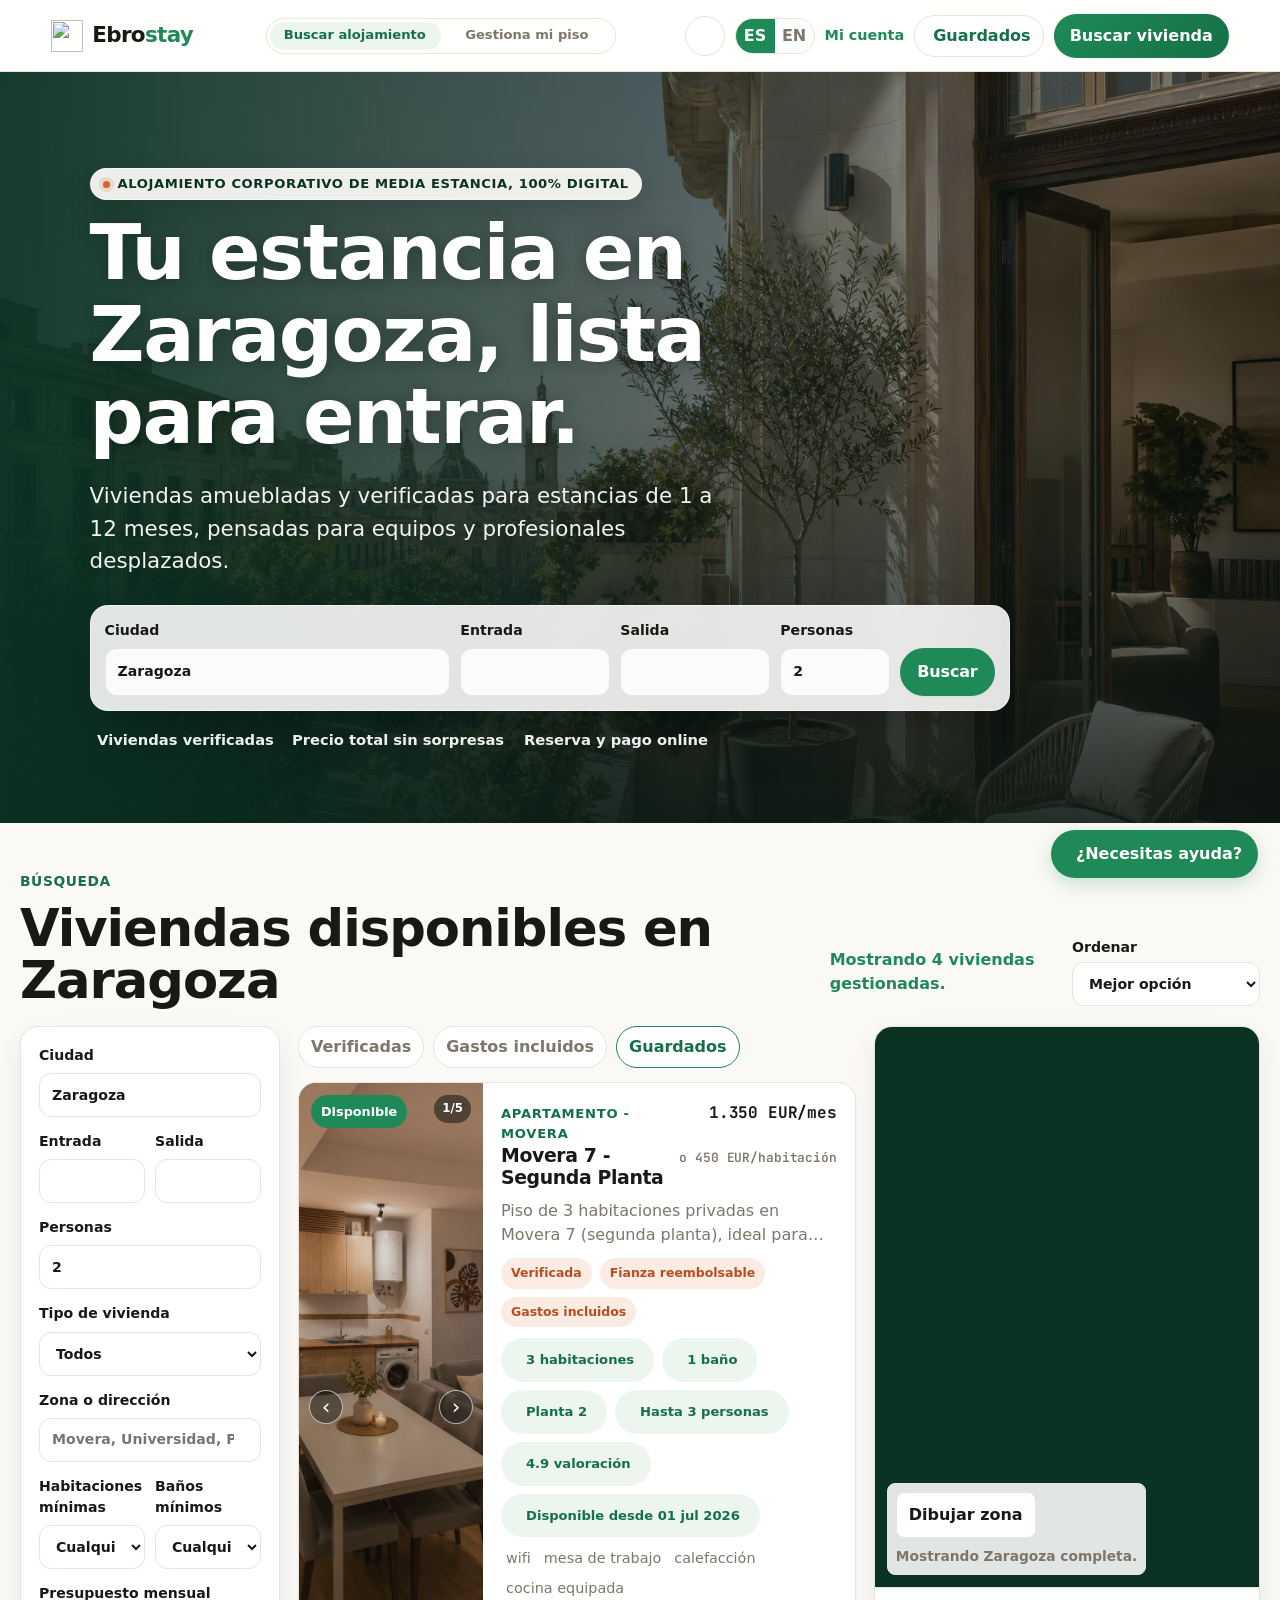
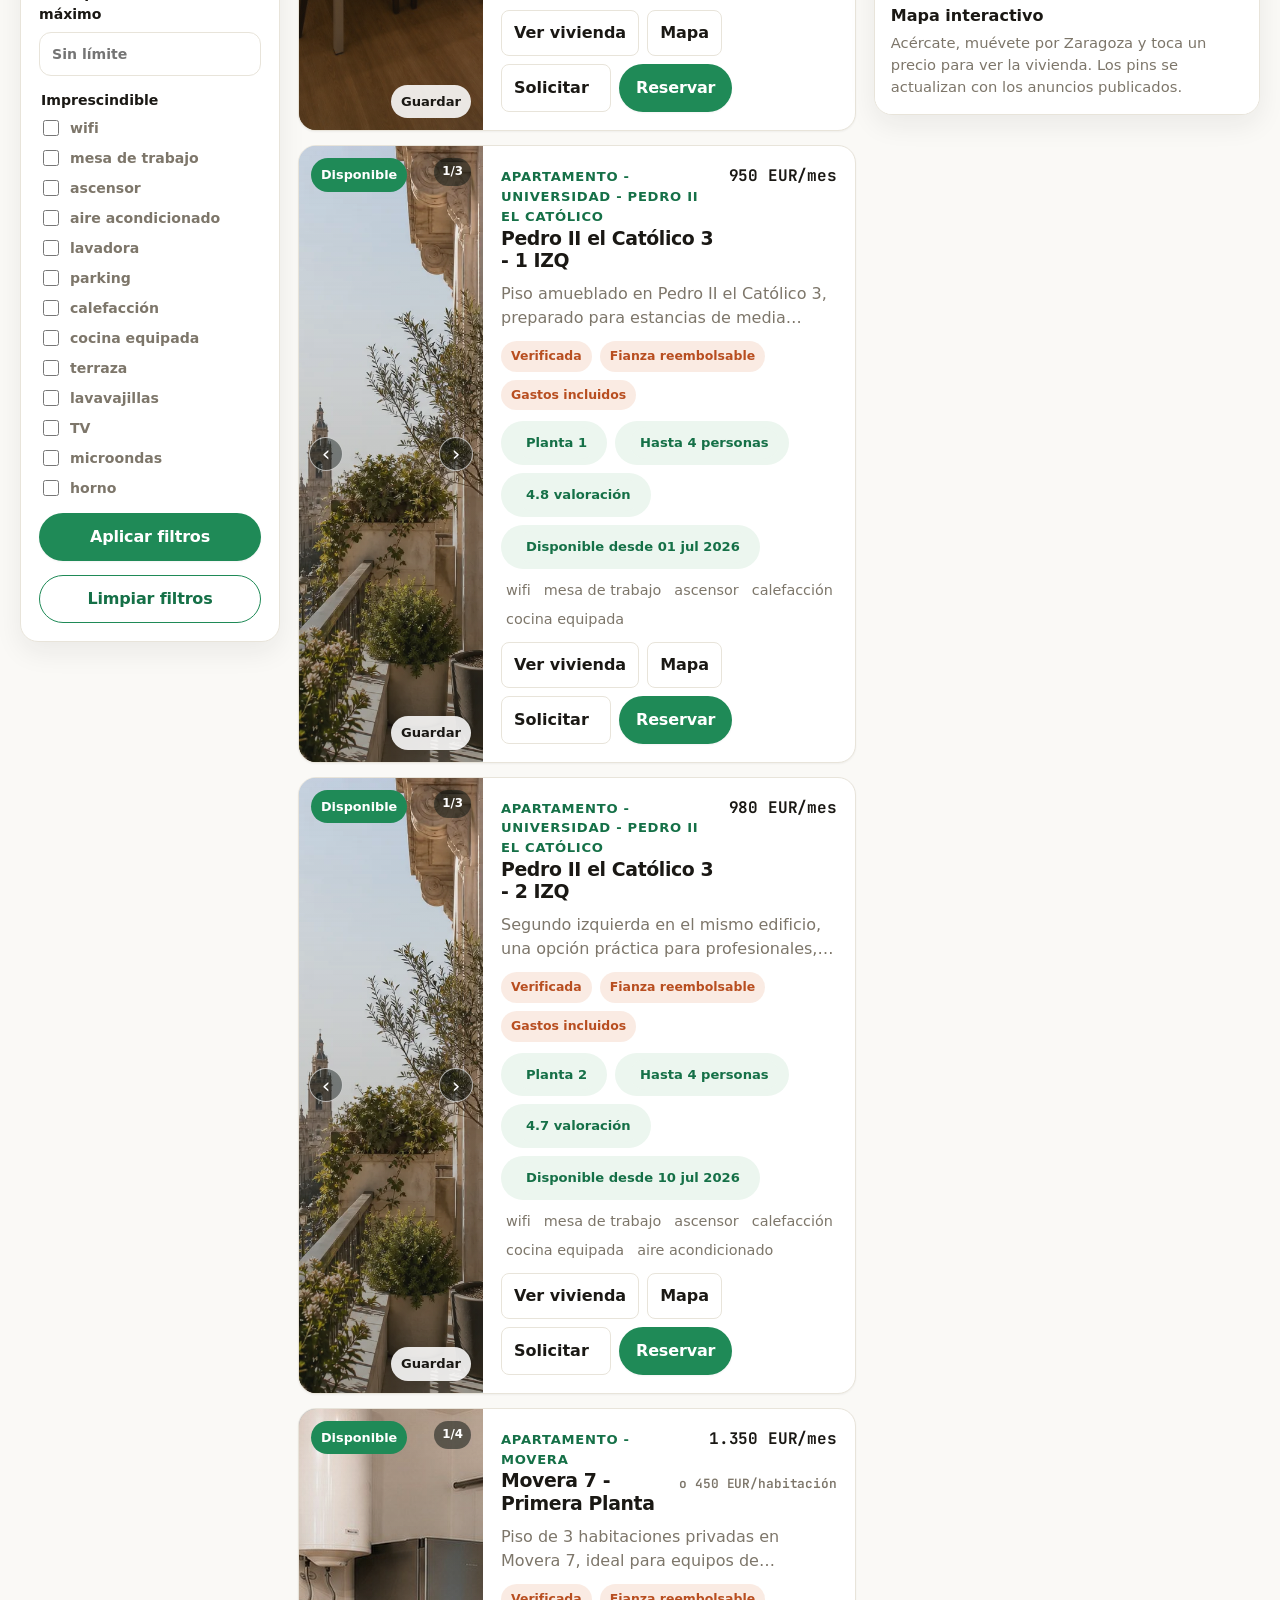
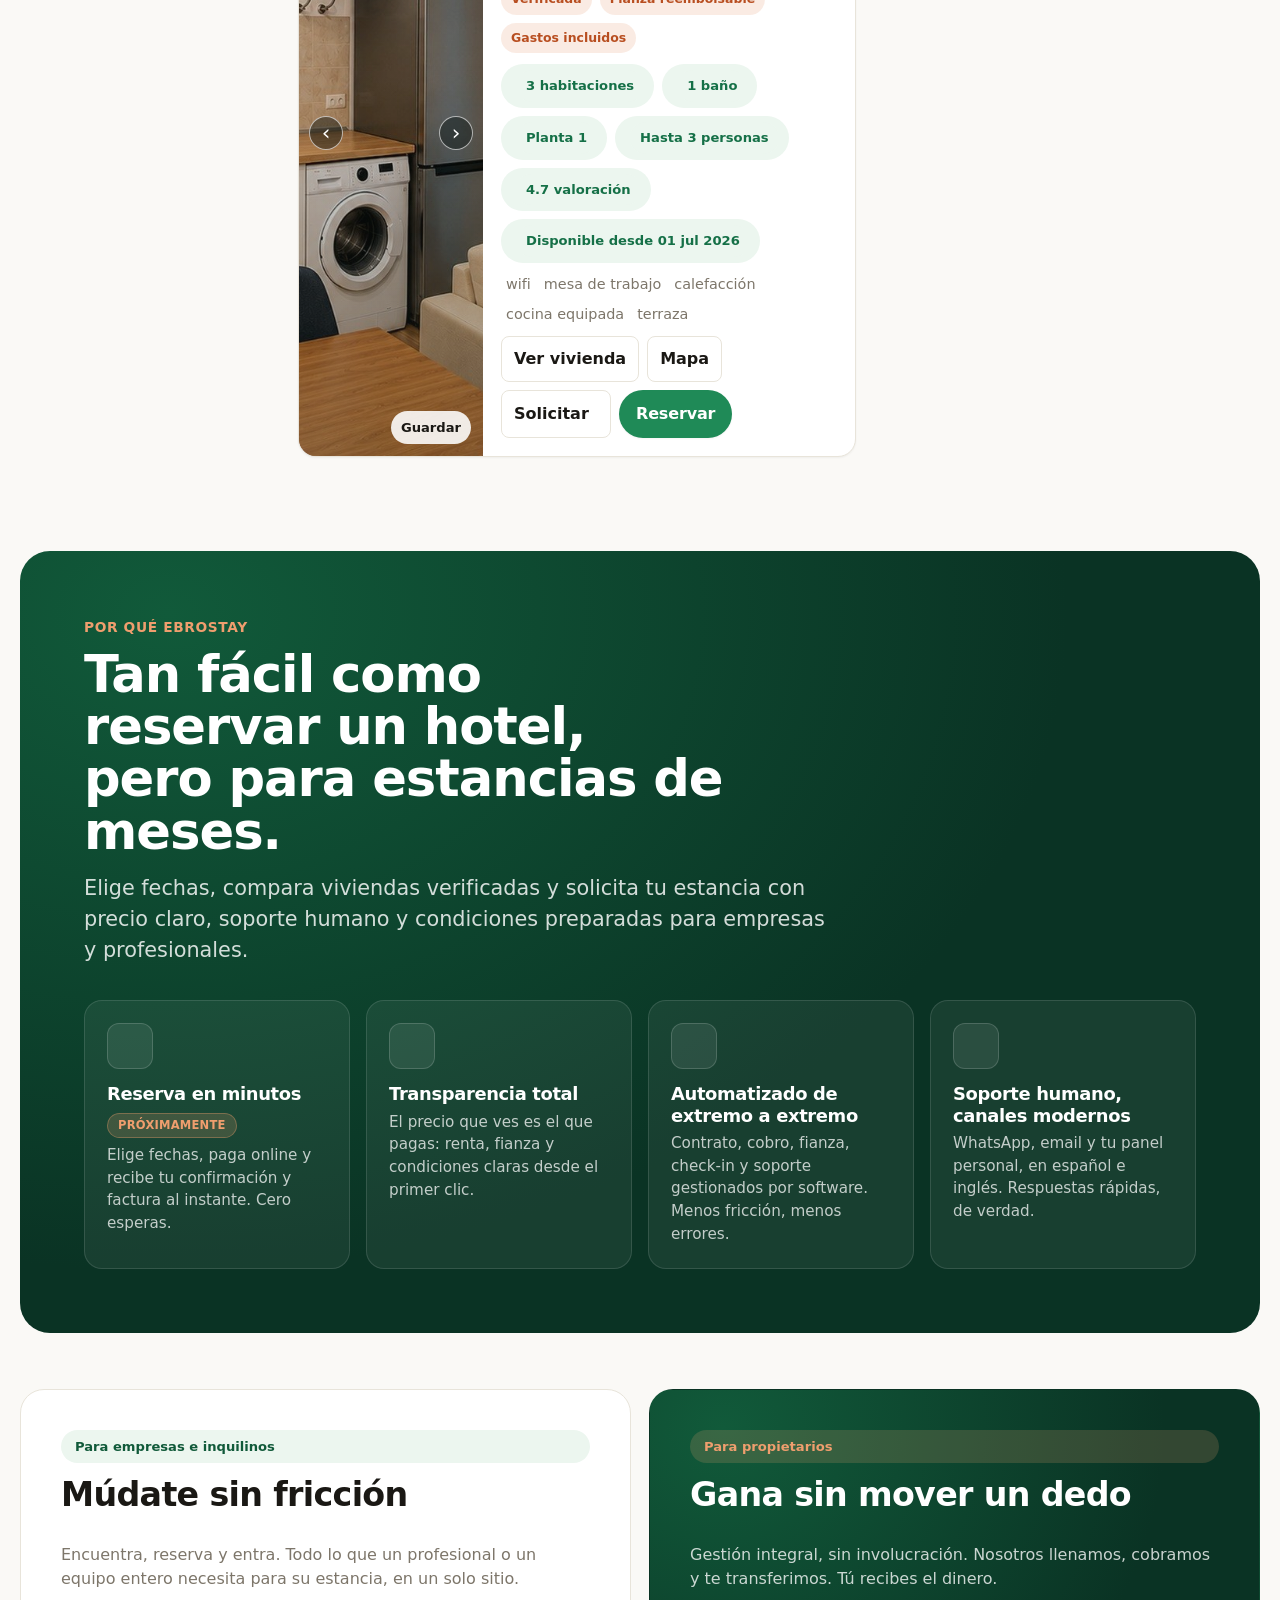
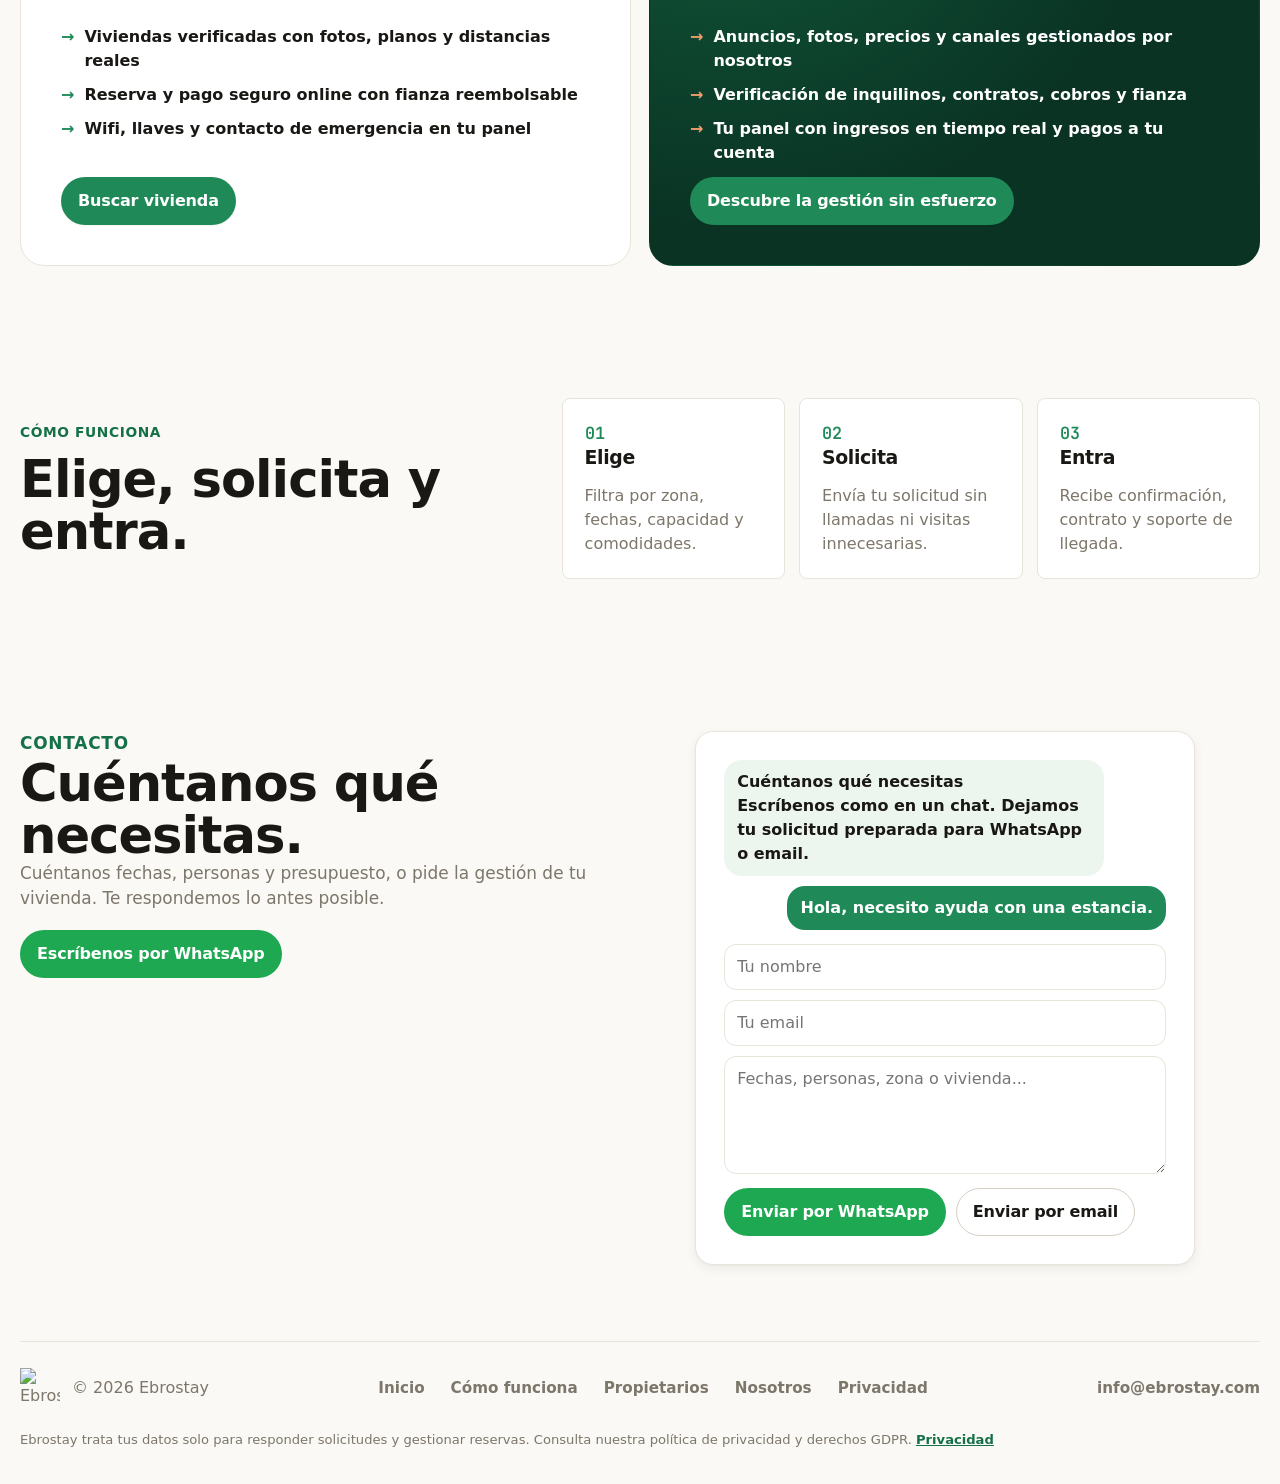
==== index.html @ bdf5e5ca "Apply homepage and property UX feedback" ====
<!doctype html>
<html lang="es">
  <head>
    <meta charset="utf-8">
    <meta name="viewport" content="width=device-width, initial-scale=1">
    <title data-i18n="meta.title">Ebrostay | Alquileres verificados en Zaragoza</title>
    <meta
      name="description"
      data-i18n-attr="content:meta.description"
      content="Busca viviendas amuebladas y gestionadas por Ebrostay en Zaragoza. Filtra por fechas, presupuesto, capacidad y tipo de propiedad."
    >
    <meta property="og:title" content="Ebrostay | Alquiler corporativo de media estancia en Zaragoza">
    <meta property="og:description" content="El puente entre empresas y propietarios: alquiler corporativo de media estancia en Zaragoza, 100% digital, y gestión integral para propietarios.">
    <meta property="og:type" content="website">
    <meta property="og:image" content="https://ebrostay.com/assets/ebrostay-og.jpg">
    <link rel="canonical" href="https://ebrostay.com/">
    <script type="application/ld+json">
    {
      "@context": "https://schema.org",
      "@type": "RealEstateAgent",
      "name": "Ebrostay",
      "url": "https://ebrostay.com/",
      "logo": "https://ebrostay.com/assets/ebrostay-icon-512.png",
      "image": "https://ebrostay.com/assets/ebrostay-og.jpg",
      "email": "info@ebrostay.com",
      "description": "Alquiler corporativo de media estancia (1-12 meses) en Zaragoza: viviendas amuebladas para empresas y profesionales, y gestión integral para propietarios. El puente entre ambos.",
      "address": {
        "@type": "PostalAddress",
        "addressLocality": "Zaragoza",
        "addressRegion": "Aragón",
        "addressCountry": "ES"
      },
      "areaServed": "Zaragoza",
      "priceRange": "€€"
    }
    </script>
    <link rel="icon" href="assets/favicon.svg" type="image/svg+xml">
    <link rel="apple-touch-icon" href="assets/ebrostay-icon-180.png">
    <link rel="manifest" href="site.webmanifest">
    <meta name="theme-color" content="#1f8a57">
    <link
      rel="stylesheet"
      href="https://unpkg.com/leaflet@1.9.4/dist/leaflet.css"
      integrity="sha256-p4NxAoJBhIIN+hmNHrzRCf9tD/miZyoHS5obTRR9BMY="
      crossorigin=""
    >
    <link rel="stylesheet" href="https://cdn.jsdelivr.net/npm/flatpickr@4.6.13/dist/flatpickr.min.css">
    <link rel="preconnect" href="https://fonts.googleapis.com">
    <link rel="preconnect" href="https://fonts.gstatic.com" crossorigin>
    <link href="https://fonts.googleapis.com/css2?family=Bricolage+Grotesque:opsz,wght@12..96,400..700&family=Hanken+Grotesque:wght@400;500;600;700&family=JetBrains+Mono:wght@400;500;600&display=swap" rel="stylesheet">
    <link rel="stylesheet" href="styles.css?v=owner-preview-2">
    <script defer src="https://cloud.umami.is/script.js" data-website-id="bbc35688-d574-4fed-af9b-a03f37ed9429"></script>
      <script>(function(){try{if(localStorage.getItem("ebrostay-theme")==="dark"){document.documentElement.setAttribute("data-theme","dark");}}catch(e){}})();</script>
  </head>
  <body>
    <header class="site-header">
      <a class="brand" href="#top" aria-label="Ebrostay home">
        <img class="brand-mark" src="assets/ebrostay-mark.svg" alt="" width="32" height="32"><span class="brand-wordmark">Ebro<span class="stay">stay</span></span>
      </a>
      <div class="header-actions">
        <div class="language-switch" aria-label="Language selector">
          <button class="language-option is-active" type="button" data-lang="es">ES</button>
          <button class="language-option" type="button" data-lang="en">EN</button>
        </div>
        <a class="admin-link" href="account.html" data-i18n="bookings.button">Mi cuenta</a>
        <a class="nav-cta" href="#search" data-i18n="nav.cta">Buscar vivienda</a>
      </div>
    </header>

    <main id="top">
      <section class="hero">
        <img class="hero-image" src="assets/ebrostay-zaragoza-hero.webp" alt="Apartamento amueblado en Zaragoza" data-i18n-attr="alt:hero.imageAlt">
        <div class="hero-overlay"></div>
        <div class="hero-content">
          <p class="eyebrow" data-i18n="hero.kicker">El alquiler de media estancia, 100% digital</p>
          <h1 data-i18n="hero.title">Tu estancia en Zaragoza, lista para entrar.</h1>
          <p class="hero-copy" data-i18n="hero.copy">
            Viviendas amuebladas y verificadas para estancias de 1 a 12 meses, pensadas para equipos y profesionales desplazados.
          </p>
          <form class="hero-search" id="heroSearch">
            <label>
              <span data-i18n="search.city">Ciudad</span>
              <input name="city" value="Zaragoza" placeholder="Zaragoza" data-i18n-attr="placeholder:search.cityPlaceholder">
            </label>
            <label>
              <span data-i18n="search.moveIn">Entrada</span>
              <input name="checkIn" type="text">
            </label>
            <label>
              <span data-i18n="search.moveOut">Salida</span>
              <input name="checkOut" type="text">
            </label>
            <label>
              <span data-i18n="search.guests">Personas</span>
              <input name="guestCount" type="number" min="1" max="8" value="2">
            </label>
            <button class="button primary" type="submit" data-i18n="search.button">Buscar</button>
          </form>
          <div class="trust-row" aria-label="Trust signals">
            <span data-i18n="hero.trust1">Viviendas verificadas</span>
            <span data-i18n="hero.trust2">Precio total sin sorpresas</span>
            <span data-i18n="hero.trust3">Reserva y pago online</span>
          </div>
        </div>
      </section>

      <section class="marketplace" id="search">
        <div class="marketplace-toolbar">
          <div>
            <p class="section-kicker" data-i18n="market.kicker">Búsqueda</p>
            <h2 data-i18n="market.title">Viviendas disponibles en Zaragoza</h2>
          </div>
          <div class="result-tools">
            <span id="availabilityStatus" role="status"></span>
            <label class="sort-control">
              <span data-i18n="filters.sort">Ordenar</span>
              <select id="sortBy" name="sortBy" form="availabilityFilter">
                <option value="best" data-i18n="filters.sortBest">Mejor opción</option>
                <option value="price" data-i18n="filters.sortPrice">Precio más bajo</option>
                <option value="new" data-i18n="filters.sortNew">Novedades</option>
              </select>
            </label>
          </div>
        </div>

        <button class="button ghost filter-toggle" id="filterToggle" type="button" aria-controls="availabilityFilter" data-i18n="filters.show">Filtros</button>

        <div class="marketplace-layout">
          <aside class="filter-panel" aria-label="Search filters">
            <form class="availability-filter" id="availabilityFilter">
              <label>
                <span data-i18n="filters.city">Ciudad</span>
                <input id="cityFilter" name="city" value="Zaragoza" placeholder="Zaragoza" data-i18n-attr="placeholder:search.cityPlaceholder">
              </label>
              <div class="date-pair">
                <label>
                  <span data-i18n="filters.checkIn">Entrada</span>
                  <input id="checkIn" name="checkIn" type="text">
                </label>
                <label>
                  <span data-i18n="filters.checkOut">Salida</span>
                  <input id="checkOut" name="checkOut" type="text">
                </label>
              </div>
              <label>
                <span data-i18n="filters.guests">Personas</span>
                <input id="guestCount" name="guestCount" type="number" min="1" max="8" value="2">
              </label>
              <label>
                <span data-i18n="filters.type">Tipo de vivienda</span>
                <select id="propertyType" name="propertyType">
                  <option value="all" data-i18n="filters.typeAll">Todos</option>
                  <option value="apartment" data-i18n="filters.typeApartment">Apartamento</option>
                  <option value="room" data-i18n="filters.typeRoom">Habitación</option>
                  <option value="home" data-i18n="filters.typeHome">Casa</option>
                </select>
              </label>
              <label>
                <span data-i18n="filters.budget">Presupuesto mensual máximo</span>
                <input id="maxBudget" name="maxBudget" type="number" min="0" step="1" placeholder="Sin límite" data-i18n-attr="placeholder:filters.anyBudget">
              </label>
              <fieldset class="checkbox-group">
                <legend data-i18n="filters.mustHave">Imprescindible</legend>
                <label><input type="checkbox" name="amenities" value="wifi"> <span data-i18n="amenity.wifi">wifi</span></label>
                <label><input type="checkbox" name="amenities" value="desk"> <span data-i18n="amenity.desk">mesa de trabajo</span></label>
                <label><input type="checkbox" name="amenities" value="lift"> <span data-i18n="amenity.lift">ascensor</span></label>
                <label><input type="checkbox" name="amenities" value="ac"> <span data-i18n="amenity.ac">aire acondicionado</span></label>
                <label><input type="checkbox" name="amenities" value="washer"> <span data-i18n="amenity.washer">lavadora</span></label>
                <label><input type="checkbox" name="amenities" value="parking"> <span data-i18n="amenity.parking">parking</span></label>
              </fieldset>
              <button class="button primary" type="submit" data-i18n="filters.apply">Aplicar filtros</button>
              <button class="button ghost" id="resetAvailability" type="button" data-i18n="filters.reset">Reiniciar</button>
            </form>
          </aside>

          <section class="results-column" aria-label="Property results">
            <div class="quick-filters" aria-label="Quick filters">
              <button type="button" data-quick="checked" data-i18n="quick.verified">Verificadas</button>
              <button type="button" data-quick="bills" data-i18n="quick.bills">Gastos incluidos</button>
              <button type="button" data-quick="deposit" data-i18n="quick.deposit">Fianza reembolsable</button>
            </div>
            <div class="property-list" id="propertyGrid" aria-live="polite"></div>
          </section>

          <aside class="map-panel" aria-label="Property map">
            <div class="map-card">
              <div class="google-map-wrap">
                <div id="listingsMap" class="listings-map" aria-label="Interactive map of Ebrostay homes"></div>
                <iframe
                  id="googleMap"
                  title="Google Maps Zaragoza Ebrostay flats"
                  loading="lazy"
                  referrerpolicy="no-referrer-when-downgrade"
                  hidden
                ></iframe>
              </div>
              <div class="map-copy">
                <strong data-i18n="map.title">Mapa de viviendas</strong>
                <span data-i18n="map.copy">Cada pin muestra el precio mensual de una vivienda. Toca un pin para resaltar la vivienda o usa los botones para ir a cada dirección.</span>
              </div>
              <div class="map-addresses" aria-label="Map address selector">
                <button class="is-active" type="button" data-map-address="pedro" data-i18n="map.pedro">Pedro II el Católico 3</button>
                <button type="button" data-map-address="movera" data-i18n="map.movera">Movera 7</button>
              </div>
            </div>
          </aside>
        </div>
      </section>

      <section class="value-band" id="why">
        <p class="section-kicker" data-i18n="why.kicker">Por qué Ebrostay</p>
        <h2 data-i18n="why.title">Lo que los neobancos hicieron con la banca, nosotros lo hacemos con el alquiler.</h2>
        <p class="value-lead" data-i18n="why.lead">Todo digital, todo transparente, automatizado de punta a punta. Sin papeleo interminable, sin llamadas, sin comisiones ocultas. Reservar una vivienda debería ser tan fácil como abrir una cuenta en tu móvil.</p>
        <div class="value-grid">
          <div class="value-card">
            <span class="value-icon"><i data-lucide="zap"></i></span>
            <h3 data-i18n="why.c1.title">Reserva en minutos</h3>
            <span class="value-badge" data-i18n="why.c1.badge">Próximamente</span>
            <p data-i18n="why.c1.copy">Elige fechas, paga online y recibe tu confirmación y factura al instante. <strong>Cero esperas.</strong></p>
          </div>
          <div class="value-card">
            <span class="value-icon"><i data-lucide="receipt-text"></i></span>
            <h3 data-i18n="why.c2.title">Transparencia total</h3>
            <p data-i18n="why.c2.copy">El precio que ves es el que pagas: renta, fianza y condiciones <strong>claras desde el primer clic.</strong></p>
          </div>
          <div class="value-card">
            <span class="value-icon"><i data-lucide="workflow"></i></span>
            <h3 data-i18n="why.c3.title">Automatizado de extremo a extremo</h3>
            <p data-i18n="why.c3.copy">Contrato, cobro, fianza, check-in y soporte gestionados por software. <strong>Menos fricción, menos errores.</strong></p>
          </div>
          <div class="value-card">
            <span class="value-icon"><i data-lucide="headset"></i></span>
            <h3 data-i18n="why.c4.title">Soporte humano, canales modernos</h3>
            <p data-i18n="why.c4.copy">WhatsApp, email y tu panel personal, en español e inglés. <strong>Respuestas rápidas, de verdad.</strong></p>
          </div>
        </div>
      </section>

      <section class="split-band" aria-label="Para quién">
        <div class="split-card">
          <span class="pill-tag" data-i18n="split.guestTag">Para inquilinos</span>
          <h3 data-i18n="split.guestTitle">Múdate sin fricción</h3>
          <p data-i18n="split.guestCopy">Encuentra, reserva y entra. Todo lo que necesitas para tu estancia, en un solo sitio.</p>
          <ul>
            <li data-i18n="split.g1">Viviendas verificadas con fotos, planos y distancias reales</li>
            <li data-i18n="split.g2">Reserva y pago seguro online con fianza reembolsable</li>
            <li data-i18n="split.g3">Wifi, llaves y contacto de emergencia en tu panel</li>
          </ul>
          <a class="button primary" href="#search" data-i18n="split.guestCta">Buscar vivienda</a>
        </div>
        <div class="split-card is-owner">
          <span class="pill-tag" data-i18n="split.ownerTag">Para propietarios</span>
          <h3 data-i18n="split.ownerTitle">Gana sin mover un dedo</h3>
          <p data-i18n="split.ownerCopy">Gestión integral, sin involucración. Nosotros llenamos, cobramos y te transferimos. Tú recibes el dinero.</p>
          <ul>
            <li data-i18n="split.o1">Anuncios, fotos, precios y canales gestionados por nosotros</li>
            <li data-i18n="split.o2">Verificación de inquilinos, contratos, cobros y fianza</li>
            <li data-i18n="split.o3">Tu panel con ingresos en tiempo real y pagos a tu cuenta</li>
          </ul>
          <a class="button primary" href="#owner" data-i18n="split.ownerCta">Descubre la gestión sin esfuerzo</a>
        </div>
      </section>

      <section class="how-section" id="how">
        <div>
          <p class="section-kicker" data-i18n="how.kicker">Cómo funciona</p>
          <h2 data-i18n="how.title">Busca, reserva y llega con todo claro.</h2>
        </div>
        <div class="steps">
          <article>
            <span>01</span>
            <h3 data-i18n="how.step1.title">Filtra</h3>
            <p data-i18n="how.step1.copy">Elige fechas, presupuesto, capacidad y comodidades para reducir la búsqueda.</p>
          </article>
          <article>
            <span>02</span>
            <h3 data-i18n="how.step2.title">Revisa</h3>
            <p data-i18n="how.step2.copy">Compara viviendas verificadas, detalles, ubicación, precio mensual y disponibilidad.</p>
          </article>
          <article>
            <span>03</span>
            <h3 data-i18n="how.step3.title">Reserva</h3>
            <p data-i18n="how.step3.copy">Reserva y paga online de forma segura: la estancia completa más la fianza reembolsable. Confirmación y factura al momento.</p>
          </article>
        </div>
      </section>

      <section class="contact-section" id="contact">
        <div class="contact-copy">
          <p class="section-kicker" data-i18n="contact.kicker">Contacto</p>
          <h2 data-i18n="contact.title">Cuéntanos qué necesitas.</h2>
          <p data-i18n="contact.copy">Cuéntanos fechas, personas y presupuesto, o pide la gestión de tu vivienda. Te respondemos lo antes posible.</p>
          <a class="button whatsapp-button" data-whatsapp href="https://wa.me/34678715418" target="_blank" rel="noopener">
            <span data-i18n="contact.whatsapp">Escríbenos por WhatsApp</span>
          </a>
        </div>
        <form class="inquiry-form" id="inquiryForm">
          <label>
            <span data-i18n="form.name">Nombre</span>
            <input name="name" autocomplete="name" required>
          </label>
          <label>
            <span data-i18n="form.email">Email</span>
            <input name="email" type="email" autocomplete="email" required>
          </label>
          <label>
            <span data-i18n="form.property">Propiedad o zona</span>
            <input name="property" placeholder="Pedro II el Católico 3, Movera 7..." data-i18n-attr="placeholder:form.propertyPlaceholder">
          </label>
          <label>
            <span data-i18n="form.message">Mensaje</span>
            <textarea name="message" rows="5" placeholder="Fechas, personas, presupuesto o gestión de propiedad..." data-i18n-attr="placeholder:form.messagePlaceholder"></textarea>
          </label>
          <button class="button primary form-button" type="submit" data-i18n="form.button">Enviar mensaje</button>
          <p class="form-note" data-i18n="form.note">Tu mensaje nos llega directamente; te respondemos por email.</p>
        </form>
      </section>

      <div id="ownerView">
        <section class="owner-hero value-band" style="margin-top: 18px;">
          <p class="section-kicker" data-i18n="owners.kicker">Gestión de alquiler · Zero touch</p>
          <h2 data-i18n="owners.heroTitle">Hospedaje en piloto automático.</h2>
          <p class="value-lead" data-i18n="owners.heroLead">Nos entregas las llaves; nosotros nos encargamos de todo y te pagamos después de cada reserva.</p>
          <div class="hero-cta-row">
            <a class="button primary" href="#owner-apply" data-i18n="owners.cta">Quiero unirme</a>
            <a class="button on-dark" href="#owner-compare" data-i18n="owners.seeHow">Ver cómo funciona</a>
          </div>
          <div class="stat-strip">
            <div class="stat"><b data-i18n="owners.stat1n">0</b><span data-i18n="owners.stat1l">horas de gestión para ti</span></div>
            <div class="stat"><b data-i18n="owners.stat2n">1–12</b><span data-i18n="owners.stat2l">meses por estancia</span></div>
            <div class="stat"><b data-i18n="owners.stat3n">100%</b><span data-i18n="owners.stat3l">digital y transparente</span></div>
          </div>
        </section>

        <section class="owner-listing-section section-pad" id="owner-listing">
          <div class="owner-listing-head">
            <p class="section-kicker" data-i18n="ownerPost.kicker">Gestiona mi piso</p>
            <h2 data-i18n="ownerPost.title">Tu cartera, en tiempo real.</h2>
          </div>
          <div class="owner-listing-grid">
            <article class="owner-post-intro">
              <p class="section-kicker" data-i18n="ownerPost.introKicker">Publica sin llamadas</p>
              <h3 data-i18n="ownerPost.cardTitle">Publica un piso desde fotos, sin llamadas.</h3>
              <p data-i18n="ownerPost.cardCopy">Empieza subiendo fotos en los espacios de cada estancia. Guardamos el borrador, generamos la primera descripcion y te pedimos iniciar sesion sin perder nada.</p>
              <div class="owner-post-actions">
                <button class="button primary" type="button" data-owner-start data-i18n="ownerPost.photoCta">Crear anuncio con fotos</button>
                <a class="button ghost" href="account.html" data-i18n="ownerPost.signIn">Iniciar sesion para publicar</a>
              </div>
            </article>
            <article class="owner-photo-card" aria-label="Owner listing photo placeholders">
              <div class="owner-photo-grid">
                <label class="owner-photo-slot">
                  <input type="file" accept="image/*" data-owner-photo="living" data-room-label="ownerPost.roomLiving">
                  <span class="owner-photo-plus" aria-hidden="true">+</span>
                  <span data-i18n="ownerPost.roomLiving">Salon</span>
                </label>
                <label class="owner-photo-slot">
                  <input type="file" accept="image/*" data-owner-photo="bedroom" data-room-label="ownerPost.roomBedroom">
                  <span class="owner-photo-plus" aria-hidden="true">+</span>
                  <span data-i18n="ownerPost.roomBedroom">Dormitorio</span>
                </label>
                <label class="owner-photo-slot">
                  <input type="file" accept="image/*" data-owner-photo="kitchen" data-room-label="ownerPost.roomKitchen">
                  <span class="owner-photo-plus" aria-hidden="true">+</span>
                  <span data-i18n="ownerPost.roomKitchen">Cocina</span>
                </label>
                <label class="owner-photo-slot">
                  <input type="file" accept="image/*" data-owner-photo="bathroom" data-room-label="ownerPost.roomBathroom">
                  <span class="owner-photo-plus" aria-hidden="true">+</span>
                  <span data-i18n="ownerPost.roomBathroom">Bano</span>
                </label>
                <label class="owner-photo-slot">
                  <input type="file" accept="image/*" data-owner-photo="entrance" data-room-label="ownerPost.roomEntrance">
                  <span class="owner-photo-plus" aria-hidden="true">+</span>
                  <span data-i18n="ownerPost.roomEntrance">Entrada</span>
                </label>
                <label class="owner-photo-slot">
                  <input type="file" accept="image/*" data-owner-photo="floorplan" data-room-label="ownerPost.roomFloorplan">
                  <span class="owner-photo-plus" aria-hidden="true">+</span>
                  <span data-i18n="ownerPost.roomFloorplan">Plano</span>
                </label>
              </div>
              <div class="owner-ready">
                <h3 data-i18n="ownerPost.readyTitle">Nuevo piso listo para publicar</h3>
                <p data-owner-photo-summary data-i18n="ownerPost.readyCopy">Haz clic para completar fotos, servicios, precio y borrador automatico.</p>
              </div>
            </article>
          </div>
          <form class="owner-composer" id="ownerListingForm">
            <div class="owner-composer-title">
              <p class="section-kicker" data-i18n="ownerPost.formKicker">Borrador automatico</p>
              <h3 data-i18n="ownerPost.formTitle">Campos necesarios para publicar</h3>
              <p data-i18n="ownerPost.formCopy">Estos datos completan el anuncio inicial. Al anadir fotos o editar los campos, la descripcion se actualiza debajo.</p>
            </div>
            <div class="owner-form-grid">
              <label>
                <span data-i18n="ownerPost.fieldTitle">Titulo del anuncio</span>
                <input name="title" data-owner-draft-field placeholder="Piso amueblado en Zaragoza" data-i18n-attr="placeholder:ownerPost.fieldTitlePlaceholder">
              </label>
              <label>
                <span data-i18n="ownerPost.fieldAddress">Direccion o zona</span>
                <input name="address" data-owner-draft-field placeholder="Pedro II, Movera, Centro..." data-i18n-attr="placeholder:ownerPost.fieldAddressPlaceholder">
              </label>
              <label>
                <span data-i18n="ownerPost.fieldPrice">Precio mensual</span>
                <input name="price" type="number" min="0" step="10" data-owner-draft-field placeholder="980">
              </label>
              <label>
                <span data-i18n="ownerPost.fieldAvailable">Disponible desde</span>
                <input name="available" type="date" data-owner-draft-field>
              </label>
              <label>
                <span data-i18n="ownerPost.fieldBedrooms">Dormitorios</span>
                <input name="bedrooms" type="number" min="0" max="10" data-owner-draft-field placeholder="2">
              </label>
              <label>
                <span data-i18n="ownerPost.fieldBathrooms">Banos</span>
                <input name="bathrooms" type="number" min="0" max="10" data-owner-draft-field placeholder="1">
              </label>
              <label>
                <span data-i18n="ownerPost.fieldCapacity">Capacidad</span>
                <input name="capacity" type="number" min="1" max="12" data-owner-draft-field placeholder="4">
              </label>
              <label>
                <span data-i18n="ownerPost.fieldType">Tipo</span>
                <select name="type" data-owner-draft-field>
                  <option value="apartment" data-i18n="type.apartment">Apartamento</option>
                  <option value="room" data-i18n="type.room">Habitacion</option>
                  <option value="home" data-i18n="type.home">Casa</option>
                </select>
              </label>
            </div>
            <fieldset class="owner-service-fieldset">
              <legend data-i18n="ownerPost.services">Servicios y condiciones</legend>
              <label><input type="checkbox" name="services" value="wifi" data-owner-draft-field> <span data-i18n="amenity.wifi">wifi</span></label>
              <label><input type="checkbox" name="services" value="desk" data-owner-draft-field> <span data-i18n="amenity.desk">mesa de trabajo</span></label>
              <label><input type="checkbox" name="services" value="lift" data-owner-draft-field> <span data-i18n="amenity.lift">ascensor</span></label>
              <label><input type="checkbox" name="services" value="ac" data-owner-draft-field> <span data-i18n="amenity.ac">aire acondicionado</span></label>
              <label><input type="checkbox" name="services" value="heating" data-owner-draft-field> <span data-i18n="amenity.heating">calefaccion</span></label>
              <label><input type="checkbox" name="services" value="kitchen" data-owner-draft-field> <span data-i18n="amenity.kitchen">cocina equipada</span></label>
              <label><input type="checkbox" name="services" value="bills" data-owner-draft-field> <span data-i18n="badge.bills">Gastos incluidos</span></label>
              <label><input type="checkbox" name="services" value="deposit" data-owner-draft-field> <span data-i18n="badge.deposit">Fianza reembolsable</span></label>
            </fieldset>
            <label class="owner-description-field">
              <span data-i18n="ownerPost.fieldDescription">Descripcion generada</span>
              <textarea name="description" rows="5" data-owner-draft-field data-owner-description></textarea>
            </label>
            <div class="owner-submit-row">
              <p class="form-note" data-owner-draft-status data-i18n="ownerPost.draftHint">Borrador guardado en este dispositivo hasta que inicies sesion.</p>
              <div class="owner-submit-actions">
                <button class="button ghost" type="button" data-owner-regenerate data-i18n="ownerPost.regenerate">Regenerar descripcion</button>
                <button class="button primary" type="submit" data-i18n="ownerPost.post">Publicar nueva propiedad</button>
              </div>
            </div>
          </form>
        </section>

        <section class="section-pad" id="owner-compare">
          <div class="section-head">
            <p class="section-kicker" data-i18n="owners.compareKicker">La diferencia</p>
            <h2 data-i18n="owners.compareTitle">Gestión tradicional vs. Ebrostay</h2>
          </div>
          <div class="compare-wrap">
            <div class="compare-row head">
              <div data-i18n="owners.compareCol0">&nbsp;</div>
              <div class="col-trad" data-i18n="owners.compareCol1">Por tu cuenta / agencia clásica</div>
              <div class="col-ebro">Ebrostay</div>
            </div>
            <div class="compare-row">
              <div class="compare-feature" data-i18n="owners.cf1">Anuncios, fotos y precio</div>
              <div class="col-trad compare-no" data-i18n="owners.ct1">Lo haces tú, fotos con el móvil</div>
              <div class="col-ebro compare-yes" data-i18n="owners.ce1">Profesional y optimizado por nosotros</div>
            </div>
            <div class="compare-row">
              <div class="compare-feature" data-i18n="owners.cf2">Búsqueda de inquilinos</div>
              <div class="col-trad compare-no" data-i18n="owners.ct2">Llamadas, visitas, semanas vacías</div>
              <div class="col-ebro compare-yes" data-i18n="owners.ce2">Pipeline activo y multicanal</div>
            </div>
            <div class="compare-row">
              <div class="compare-feature" data-i18n="owners.cf3">Verificación y contratos</div>
              <div class="col-trad compare-no" data-i18n="owners.ct3">Papeleo manual, riesgo legal</div>
              <div class="col-ebro compare-yes" data-i18n="owners.ce3">Verificación + contrato de temporada correcto</div>
            </div>
            <div class="compare-row">
              <div class="compare-feature" data-i18n="owners.cf4">Cobros y fianza</div>
              <div class="col-trad compare-no" data-i18n="owners.ct4">Transferencias y recordatorios a mano</div>
              <div class="col-ebro compare-yes" data-i18n="owners.ce4">Cobro online automático y fianza gestionada</div>
            </div>
            <div class="compare-row">
              <div class="compare-feature" data-i18n="owners.cf5">Entrada, limpieza e incidencias</div>
              <div class="col-trad compare-no" data-i18n="owners.ct5">Tu teléfono suena a cualquier hora</div>
              <div class="col-ebro compare-yes" data-i18n="owners.ce5">Check-in, turnover y soporte gestionados</div>
            </div>
            <div class="compare-row">
              <div class="compare-feature" data-i18n="owners.cf6">Tu visibilidad</div>
              <div class="col-trad compare-no" data-i18n="owners.ct6">Excel y suposiciones</div>
              <div class="col-ebro compare-yes" data-i18n="owners.ce6">Panel con ingresos y reservas en tiempo real</div>
            </div>
            <div class="compare-row">
              <div class="compare-feature" data-i18n="owners.cf7">Tu esfuerzo</div>
              <div class="col-trad compare-no" data-i18n="owners.ct7">Alto y constante</div>
              <div class="col-ebro compare-yes" data-i18n="owners.ce7">Cero</div>
            </div>
          </div>
        </section>

        <section class="section-pad" style="background: var(--surface);">
          <div class="section-head">
            <p class="section-kicker" data-i18n="owners.featKicker">Gestión integral</p>
            <h2 data-i18n="owners.featTitle">Todo lo que hacemos por ti</h2>
          </div>
          <div class="section-head">
            <div class="owner-features">
              <div class="feature-card"><span class="feature-icon"><i data-lucide="camera"></i></span><h3 data-i18n="owners.f1t">Anuncio profesional</h3><p data-i18n="owners.f1c">Fotos, textos en dos idiomas, planos y descripción optimizada.</p></div>
              <div class="feature-card"><span class="feature-icon"><i data-lucide="trending-up"></i></span><h3 data-i18n="owners.f2t">Precio dinámico</h3><p data-i18n="owners.f2c">Tarifas ajustadas a la demanda para maximizar tu ocupación.</p></div>
              <div class="feature-card"><span class="feature-icon"><i data-lucide="radio-tower"></i></span><h3 data-i18n="owners.f3t">Distribución multicanal</h3><p data-i18n="owners.f3c">Tu vivienda visible donde buscan los inquilinos de media estancia.</p></div>
              <div class="feature-card"><span class="feature-icon"><i data-lucide="shield-check"></i></span><h3 data-i18n="owners.f4t">Verificación de inquilinos</h3><p data-i18n="owners.f4c">Filtramos y validamos a cada huésped antes de confirmar.</p></div>
              <div class="feature-card"><span class="feature-icon"><i data-lucide="file-text"></i></span><h3 data-i18n="owners.f5t">Contratos y cumplimiento</h3><p data-i18n="owners.f5c">Contrato de temporada correcto, fianza y registro según la ley.</p></div>
              <div class="feature-card"><span class="feature-icon"><i data-lucide="credit-card"></i></span><h3 data-i18n="owners.f6t">Cobros y fianza</h3><p data-i18n="owners.f6c">Pago online seguro, gestión de fianza y facturación automática.</p></div>
              <div class="feature-card"><span class="feature-icon"><i data-lucide="key-round"></i></span><h3 data-i18n="owners.f7t">Check-in y llaves</h3><p data-i18n="owners.f7c">Entrada coordinada y autoentrada cuando aplica.</p></div>
              <div class="feature-card"><span class="feature-icon"><i data-lucide="sparkles"></i></span><h3 data-i18n="owners.f8t">Limpieza y turnover</h3><p data-i18n="owners.f8c">Preparación entre estancias para mantener tu vivienda impecable.</p></div>
              <div class="feature-card"><span class="feature-icon"><i data-lucide="life-buoy"></i></span><h3 data-i18n="owners.f9t">Soporte e incidencias</h3><p data-i18n="owners.f9c">Atendemos al inquilino para que tu teléfono no suene.</p></div>
              <div class="feature-card"><span class="feature-icon"><i data-lucide="banknote"></i></span><h3 data-i18n="owners.f10t">Pagos a tu cuenta</h3><p data-i18n="owners.f10c">Transferimos tus ingresos a tu IBAN tras cada reserva, con detalle claro.</p></div>
            </div>
          </div>
        </section>

        <section class="section-pad" id="owner-how">
          <div class="section-head">
            <p class="section-kicker" data-i18n="owners.howKicker">En 3 pasos</p>
            <h2 data-i18n="owners.howTitle">Empezar es así de fácil</h2>
          </div>
          <div class="how-section" style="width: min(1240px, calc(100% - 38px)); margin: 0 auto; padding: 0;">
            <div></div>
            <div class="steps">
              <article><span>01</span><h3 data-i18n="owners.h1t">Cuéntanos tu vivienda</h3><p data-i18n="owners.h1c">Rellena el formulario. Evaluamos tu piso y te proponemos condiciones, sin compromiso.</p></article>
              <article><span>02</span><h3 data-i18n="owners.h2t">La preparamos y publicamos</h3><p data-i18n="owners.h2c">Fotos, textos, precio y canales. La activamos en cuanto está lista.</p></article>
              <article><span>03</span><h3 data-i18n="owners.h3t">Cobras desde tu panel</h3><p data-i18n="owners.h3c">Añades tu IBAN una vez y recibes tus ingresos tras cada estancia. Cero gestión.</p></article>
            </div>
          </div>
        </section>

        <section class="section-pad" id="owner-apply" style="background: var(--surface);">
          <div class="contact-section" style="padding: 0;">
            <div class="contact-copy">
              <p class="section-kicker" data-i18n="owners.applyKicker">Únete</p>
              <h2 data-i18n="owners.applyTitle">Pon tu vivienda a trabajar</h2>
              <p data-i18n="owners.applyCopy">Déjanos tus datos y un miembro del equipo te contacta en menos de 24 h con una propuesta a medida. Sin compromiso.</p>
              <a class="button whatsapp-button" href="https://wa.me/34678715418" target="_blank" rel="noopener"><span data-i18n="contact.whatsapp">Escríbenos por WhatsApp</span></a>
              <p style="margin-top: 18px;"><a class="admin-link" href="partner.html" data-i18n="owners.haveAccount">¿Ya colaboras con nosotros? Entra en tu portal →</a></p>
            </div>
            <form class="inquiry-form" id="ownerForm">
              <label><span data-i18n="form.name">Nombre</span><input name="name" autocomplete="name" required></label>
              <label><span data-i18n="form.email">Email</span><input name="email" type="email" autocomplete="email" required></label>
              <label><span data-i18n="owners.phone">Teléfono</span><input name="phone" type="tel" autocomplete="tel"></label>
              <label><span data-i18n="owners.units">¿Cuántas viviendas?</span><input name="units" placeholder="1, 2, 3+..."></label>
              <label><span data-i18n="owners.address">Zona o dirección</span><input name="city" placeholder="Movera, Delicias, centro..."></label>
              <label><span data-i18n="form.message">Mensaje</span><textarea name="message" rows="4" data-i18n-attr="placeholder:owners.msgPlaceholder" placeholder="Cuéntanos sobre tu vivienda..."></textarea></label>
              <button class="button primary form-button" type="submit" data-i18n="owners.submit">Enviar solicitud</button>
              <p class="form-note" id="ownerFormNote" data-i18n="owners.note">Te contactamos en menos de 24 h. Sin compromiso.</p>
            </form>
          </div>
        </section>
      </div>
    </main>

    <footer class="site-footer">
      <span class="footer-brand">
        <img class="footer-logo" src="assets/ebrostay-mark.svg" alt="Ebrostay" width="40" height="40">
        <span>&copy; <span id="year"></span> Ebrostay</span>
      </span>
      <nav class="footer-nav" aria-label="Footer navigation">
        <a href="index.html" data-i18n="nav.home">Inicio</a>
        <a href="index.html#how" data-i18n="nav.how">Cómo funciona</a>
        <a href="index.html#owner" data-i18n="nav.owners">Propietarios</a>
        <a href="about.html" data-i18n="nav.about">Nosotros</a>
        <a href="privacy.html" data-i18n="nav.privacy">Privacidad</a>
      </nav>
      <a class="footer-email" href="mailto:info@ebrostay.com">info@ebrostay.com</a>
    </footer>

    <dialog class="auth-dialog" id="authDialog">
      <form class="auth-form" id="authForm">
        <div class="auth-tabs" id="authTabs">
          <button type="button" data-auth-mode="signin" class="is-active" data-i18n="auth.signin">Iniciar sesión</button>
          <button type="button" data-auth-mode="signup" data-i18n="auth.signup">Crear cuenta</button>
        </div>
        <h3 id="authTitle">Accede a tu cuenta</h3>
        <p id="authCopy">Guarda viviendas para verlas más tarde desde cualquier dispositivo.</p>
        <label id="authEmailField">
          <span data-i18n="auth.email">Email</span>
          <input name="email" type="email" autocomplete="email" required>
        </label>
        <label id="authPasswordField">
          <span data-i18n="auth.password">Contraseña</span>
          <input name="password" type="password" minlength="6" autocomplete="current-password" required>
        </label>
        <p class="auth-message" id="authMessage" role="status"></p>
        <button class="button primary" id="authSubmit" type="submit">Iniciar sesión</button>
        <div class="auth-sso" id="authProviders" hidden>
          <span class="auth-or"><span data-i18n="auth.or">o</span></span>
          <button class="button ghost sso-button" type="button" data-provider="google" hidden>
            <svg viewBox="0 0 24 24" width="18" height="18" aria-hidden="true"><path fill="#4285F4" d="M23.5 12.27c0-.85-.08-1.66-.22-2.45H12v4.64h6.45a5.52 5.52 0 0 1-2.39 3.62v3h3.86c2.26-2.08 3.58-5.15 3.58-8.81z"/><path fill="#34A853" d="M12 24c3.24 0 5.96-1.07 7.94-2.91l-3.86-3c-1.07.72-2.44 1.14-4.08 1.14-3.13 0-5.78-2.11-6.73-4.96H1.3v3.1A12 12 0 0 0 12 24z"/><path fill="#FBBC05" d="M5.27 14.27a7.2 7.2 0 0 1 0-4.54v-3.1H1.3a12 12 0 0 0 0 10.74l3.97-3.1z"/><path fill="#EA4335" d="M12 4.77c1.76 0 3.34.6 4.59 1.79l3.43-3.43A11.97 11.97 0 0 0 12 0 12 12 0 0 0 1.3 6.63l3.97 3.1C6.22 6.88 8.87 4.77 12 4.77z"/></svg>
            <span data-i18n="auth.google">Continuar con Google</span>
          </button>
          <button class="button ghost sso-button" type="button" data-provider="azure" hidden>
            <svg viewBox="0 0 24 24" width="18" height="18" aria-hidden="true"><rect width="11" height="11" x="0.5" y="0.5" fill="#F25022"/><rect width="11" height="11" x="12.5" y="0.5" fill="#7FBA00"/><rect width="11" height="11" x="0.5" y="12.5" fill="#00A4EF"/><rect width="11" height="11" x="12.5" y="12.5" fill="#FFB900"/></svg>
            <span data-i18n="auth.microsoft">Continuar con Outlook</span>
          </button>
        </div>
        <button class="auth-link" id="authForgot" type="button" data-i18n="auth.forgot">¿Has olvidado tu contraseña?</button>
        <button class="auth-close" id="authClose" type="button" data-i18n="auth.close">Cerrar</button>
      </form>
      <div class="auth-form auth-success" id="authSuccess" hidden>
        <span class="auth-success-icon" aria-hidden="true">&#10003;</span>
        <h3 id="authSuccessTitle"></h3>
        <p id="authSuccessCopy"></p>
        <button class="button primary" id="authSuccessClose" type="button" data-i18n="account.close">Cerrar</button>
      </div>
    </dialog>

    <script
      src="https://unpkg.com/leaflet@1.9.4/dist/leaflet.js"
      integrity="sha256-20nQCchB9co0qIjJZRGuk2/Z9VM+kNiyxNV1lvTlZBo="
      crossorigin=""
    ></script>
    <script src="https://cdn.jsdelivr.net/npm/flatpickr@4.6.13"></script>
    <script src="https://cdn.jsdelivr.net/npm/flatpickr@4.6.13/dist/l10n/es.js"></script>
    <script src="https://cdn.jsdelivr.net/npm/@supabase/supabase-js@2"></script>
    <script src="supabase-config.js?v=design-6"></script>
    <script src="data.js?v=owner-preview-2"></script>
    <script src="backend.js?v=design-6"></script>
    <script src="nav.js?v=design-6"></script>
    <script src="site.js?v=owner-preview-2"></script>
      <script src="https://unpkg.com/lucide@0.453.0/dist/umd/lucide.min.js"></script>
    <script src="owner-composer.js?v=owner-post-1"></script>
    <script src="enhance.js?v=owner-preview-2"></script>
  </body>
</html>
---- styles.css ----
:root {
  /* ============================================================
     EBROSTAY DESIGN SYSTEM TOKENS
     Mirrors ebrostay-design-system/project/tokens/*. Rules reference
     the semantic aliases / legacy hooks below, never the raw scales,
     so the dark theme can re-point everything in one place.
     ============================================================ */

  /* Brand green scale — trust, nature, the river */
  --green-50: #ecf6ef; --green-100: #d2ebda; --green-200: #a6d6b8;
  --green-300: #71bd91; --green-400: #43a06f; --green-500: #1f8a57;
  --green-600: #157047; --green-700: #115a3a; --green-800: #0e4730;
  --green-900: #0a3324;

  /* Terracotta / clay scale — Aragón sun & brick (a spice, used sparingly) */
  --clay-50: #fdf3ec; --clay-100: #fbe2d1; --clay-200: #f6c2a1;
  --clay-300: #ef9e6e; --clay-400: #e87f45; --clay-500: #d9632a;
  --clay-600: #b84e20; --clay-700: #93401f; --clay-800: #6f331c;
  --clay-900: #4a2414;

  /* Warm stone neutrals */
  --stone-0: #ffffff; --stone-50: #faf9f6; --stone-100: #f4f2ec;
  --stone-200: #e8e4da; --stone-300: #d6d0c3; --stone-400: #aaa392;
  --stone-500: #7d766a; --stone-600: #5a544b; --stone-700: #423d36;
  --stone-800: #2a2722; --stone-900: #1a1814;

  /* Raw semantic hues */
  --blue-500: #2f74cc; --amber-500: #d99412; --red-500: #cf4040;

  /* Semantic — text */
  --text-strong: var(--stone-900);
  --text-body: var(--stone-700);
  --text-muted: var(--stone-500);
  --text-subtle: var(--stone-400);
  --text-inverse: var(--stone-0);
  --text-brand: var(--green-600);

  /* Semantic — surfaces */
  --surface-page: var(--stone-50);
  --surface-card: var(--stone-0);
  --surface-sunken: var(--stone-100);
  --surface-inverse: var(--green-900);
  --surface-brand-soft: var(--green-50);
  --surface-accent-soft: var(--clay-50);

  /* Glass — translucent/blur chrome over imagery */
  --glass-strong: rgba(255, 255, 255, 0.88);
  --glass-light: rgba(255, 255, 255, 0.72);
  --glass-blur: 16px;

  /* Borders — hairlines do most separation in this flat system */
  --border-subtle: var(--stone-200);
  --border-default: var(--stone-300);
  --border-strong: var(--stone-400);

  /* Brand actions / accents / feedback */
  --brand: var(--green-500);
  --brand-hover: var(--green-600);
  --brand-active: var(--green-700);
  --accent: var(--clay-500);
  --accent-hover: var(--clay-600);
  --info: var(--blue-500);
  --warning: var(--amber-500);
  --danger: var(--red-500);
  --focus-ring: rgba(31, 138, 87, 0.40);
  --star: #e6a52a;

  /* Spacing scale (4px base) */
  --space-1: 0.25rem; --space-2: 0.5rem; --space-3: 0.75rem;
  --space-4: 1rem;    --space-5: 1.5rem; --space-6: 2rem;
  --space-7: 2.5rem;  --space-8: 3rem;   --space-9: 4rem;
  --space-10: 5rem;   --space-12: 7rem;  --space-16: 10rem;

  /* Type — families */
  --font-display: "Bricolage Grotesque", "Hanken Grotesque", ui-sans-serif, system-ui, -apple-system, "Segoe UI", sans-serif;
  --font-sans: "Hanken Grotesque", ui-sans-serif, system-ui, -apple-system, "Segoe UI", sans-serif;
  --font-mono: "JetBrains Mono", ui-monospace, "SF Mono", Menlo, monospace;

  /* Type — fixed UI scale + fluid display scale */
  --text-xs: 0.75rem; --text-sm: 0.875rem; --text-base: 1rem;
  --text-md: 1.125rem; --text-lg: 1.3125rem; --text-xl: 1.625rem;
  --text-2xl: clamp(1.625rem, calc(1.30rem + 1.6vw), 2rem);
  --text-3xl: clamp(2rem, calc(1.55rem + 2.2vw), 2.5rem);
  --text-4xl: clamp(2.375rem, calc(1.70rem + 3.3vw), 3.125rem);
  --text-5xl: clamp(2.75rem, calc(1.85rem + 4.4vw), 3.875rem);
  --text-6xl: clamp(3.25rem, calc(2.00rem + 6.0vw), 4.75rem);

  /* Type — semantic weights. The system runs LIGHT: display & headings
     sit at 600, body at 400; 700 is reserved for rare deliberate accents. */
  --weight-body: 400;
  --weight-medium: 500;
  --weight-heading: 600;
  --weight-display: 600;
  --weight-emphasis: 600;
  --weight-strong: 700;

  /* Line heights */
  --leading-tight: 1.08;
  --leading-snug: 1.22;
  --leading-normal: 1.5;
  --leading-relaxed: 1.65;

  /* Letter spacing */
  --tracking-tight: -0.02em;
  --tracking-snug: -0.01em;
  --tracking-caps: 0.08em;   /* uppercase eyebrows */

  /* Radii — consolidated, deliberate set */
  --radius-sm: 8px;   /* tags, chips, inner elements */
  --radius-md: 12px;  /* buttons, inputs, selects */
  --radius-lg: 18px;  /* cards, photos, panels (workhorse) */
  --radius-xl: 24px;  /* large surfaces, booking card */
  --radius-2xl: 30px; /* hero / feature bands */
  --radius-pill: 999px;

  /* Shadows — FLAT system. Light, warm-tinted; hairlines do the rest. */
  --shadow-xs: 0 1px 1px rgba(42, 39, 34, 0.04);
  --shadow-sm: 0 1px 2px rgba(42, 39, 34, 0.05);
  --shadow-md: 0 1px 2px rgba(42, 39, 34, 0.04), 0 4px 12px rgba(42, 39, 34, 0.06);
  --shadow-lg: 0 2px 6px rgba(42, 39, 34, 0.05), 0 12px 28px rgba(42, 39, 34, 0.09);
  --shadow-xl: 0 6px 16px rgba(42, 39, 34, 0.07), 0 24px 56px rgba(42, 39, 34, 0.12);
  --shadow-brand: 0 6px 18px rgba(31, 138, 87, 0.22);

  /* Focus ring */
  --ring-focus: 0 0 0 3px var(--focus-ring);

  /* Motion */
  --ease-out: cubic-bezier(0.22, 0.61, 0.36, 1);
  --ease-inout: cubic-bezier(0.65, 0, 0.35, 1);
  --ease-spring: cubic-bezier(0.34, 1.56, 0.64, 1);
  --dur-fast: 120ms;
  --dur-base: 200ms;
  --dur-slow: 360ms;

  /* Gradients (intentionally dark — used on inverse bands in both themes) */
  --grad-primary: linear-gradient(135deg, #1f8a57, #157047);
  --grad-ink: radial-gradient(125% 145% at 12% 8%, #115a3a 0%, #0a3324 58%);

  /* ===== Legacy hooks → design-system tokens (kept so existing rules
     keep working while the vocabulary converges) ===== */
  --ink: var(--text-strong);
  --ink-soft: var(--text-strong);
  --muted: var(--text-muted);
  --paper: var(--surface-page);
  --surface: var(--surface-card);
  --sunken: var(--surface-sunken);
  --mist: var(--surface-brand-soft);
  --line: var(--border-subtle);
  --line-strong: var(--border-default);
  --green: var(--brand);
  --lime: var(--clay-300);
  --river: var(--info);
  --clay: var(--accent);
  --red: var(--danger);
  --radius: var(--radius-md);
  --shadow: var(--shadow-lg);
  --display: var(--font-display);
  --mono: var(--font-mono);
}

/* ============================================================
   DARK THEME — set data-theme="dark" on <html>. Overrides only the
   semantic aliases; the raw scales stay fixed. Warm near-black
   surfaces keep the Mediterranean warmth at night.
   ============================================================ */
[data-theme="dark"] {
  color-scheme: dark;

  --text-strong: #f5f3ee;
  --text-body: #d8d2c6;
  --text-muted: #a7a08f;
  --text-subtle: #7f7868;
  --text-inverse: #1a1814;
  --text-brand: var(--green-300);

  --surface-page: #15140f;
  --surface-card: #1f1d17;
  --surface-sunken: #1a1813;
  --surface-inverse: #f5f3ee;
  --surface-brand-soft: rgba(67, 160, 111, 0.16);
  --surface-accent-soft: rgba(232, 127, 69, 0.16);

  --glass-strong: rgba(31, 29, 23, 0.82);
  --glass-light: rgba(31, 29, 23, 0.60);

  --border-subtle: rgba(245, 243, 238, 0.09);
  --border-default: rgba(245, 243, 238, 0.15);
  --border-strong: rgba(245, 243, 238, 0.26);

  --brand-hover: var(--green-400);
  --brand-active: var(--green-300);
  --accent: var(--clay-400);
  --accent-hover: var(--clay-300);

  --focus-ring: rgba(67, 160, 111, 0.5);
}

* {
  box-sizing: border-box;
}

[hidden] {
  display: none !important;
}

html {
  scroll-behavior: smooth;
}

body {
  margin: 0;
  color: var(--ink);
  background: var(--paper);
  font-family: "Hanken Grotesque", ui-sans-serif, system-ui, -apple-system, "Segoe UI", sans-serif;
  line-height: 1.5;
  -webkit-font-smoothing: antialiased;
  text-rendering: optimizeLegibility;
}

img {
  display: block;
  max-width: 100%;
}

a {
  color: inherit;
}

button,
input,
select,
textarea {
  font: inherit;
}

.site-header {
  position: sticky;
  top: 0;
  z-index: 30;
  display: flex;
  align-items: center;
  justify-content: space-between;
  gap: 22px;
  min-height: 72px;
  padding: 10px clamp(18px, 4vw, 54px);
  border-bottom: 1px solid var(--line);
  background: var(--glass-strong);
  backdrop-filter: blur(var(--glass-blur));
}

.brand,
.nav-links,
.nav-cta,
.button,
.language-option {
  text-decoration: none;
}

.brand {
  display: inline-flex;
  align-items: center;
  min-width: 108px;
}

.brand-logo {
  width: 108px;
  height: auto;
}

.nav-links {
  display: flex;
  gap: clamp(14px, 2.4vw, 30px);
  color: var(--muted);
  font-size: 0.95rem;
  font-weight: 600;
}

.header-actions {
  display: flex;
  align-items: center;
  gap: 10px;
}

.language-switch {
  display: inline-flex;
  overflow: hidden;
  border: 1px solid var(--line);
  border-radius: var(--radius-pill);
  background: var(--surface);
}

.language-option {
  min-width: 39px;
  min-height: 34px;
  border: 0;
  color: var(--muted);
  background: transparent;
  font-weight: 600;
  cursor: pointer;
}

.language-option.is-active {
  color: #fff;
  background: var(--green);
}

.nav-cta {
  min-width: max-content;
  border: 1px solid var(--green);
  border-radius: var(--radius-pill);
  padding: 9px 15px;
  color: var(--green);
  font-weight: 600;
}

.hero {
  position: relative;
  min-height: 620px;
  display: grid;
  align-items: end;
  overflow: hidden;
  padding: 96px clamp(22px, 7vw, 92px) 72px;
  color: #fff;
}

.hero-image,
.hero-overlay {
  position: absolute;
  inset: 0;
  width: 100%;
  height: 100%;
}

.hero-image {
  object-fit: cover;
}

.hero-overlay {
  background:
    linear-gradient(90deg, rgba(13, 29, 24, 0.78), rgba(13, 29, 24, 0.34) 56%, rgba(13, 29, 24, 0.12)),
    linear-gradient(0deg, rgba(10, 20, 17, 0.72), rgba(10, 20, 17, 0.04) 52%);
}

.hero-content {
  position: relative;
  width: min(920px, 100%);
}

.eyebrow,
.section-kicker {
  margin: 0 0 10px;
  color: var(--clay);
  font-size: var(--text-xs);
  font-weight: var(--weight-emphasis);
  letter-spacing: var(--tracking-caps);
  text-transform: uppercase;
}

.hero h1 {
  width: min(780px, 100%);
  margin: 0;
  font-size: var(--text-6xl);
  line-height: var(--leading-tight, 1.08);
  letter-spacing: var(--tracking-tight);
}

.hero-copy {
  width: min(640px, 100%);
  margin: 22px 0 0;
  color: rgba(255, 255, 255, 0.9);
  font-size: clamp(1.05rem, 2vw, 1.34rem);
}

.hero-search {
  display: grid;
  grid-template-columns: minmax(160px, 1.2fr) 150px 150px 110px auto;
  gap: 10px;
  align-items: end;
  width: min(980px, 100%);
  margin-top: 28px;
  border: 1px solid rgba(255, 255, 255, 0.35);
  border-radius: var(--radius-sm);
  padding: 14px;
  background: rgba(255, 255, 255, 0.16);
  backdrop-filter: blur(var(--glass-blur));
}

.hero-search label {
  color: var(--ink);
}

.hero-search input {
  min-height: 48px;
  background: var(--glass-strong);
}

.trust-row {
  display: flex;
  flex-wrap: wrap;
  gap: 10px;
  margin-top: 18px;
}

.trust-row span {
  border: 1px solid rgba(255, 255, 255, 0.28);
  border-radius: var(--radius-pill);
  padding: 7px 11px;
  background: rgba(255, 255, 255, 0.1);
  color: rgba(255, 255, 255, 0.9);
  font-size: 0.9rem;
  font-weight: 600;
}

.button {
  display: inline-flex;
  min-height: 46px;
  align-items: center;
  justify-content: center;
  border: 1px solid transparent;
  border-radius: var(--radius-sm);
  padding: 11px 16px;
  font-weight: 600;
  cursor: pointer;
}

.button.primary {
  background: var(--clay);
  color: #fff;
}

.button.ghost {
  border-color: var(--line);
  color: var(--ink);
  background: var(--surface);
}

.marketplace,
.how-section,
.owner-band,
.contact-section,
.site-footer {
  width: min(1240px, calc(100% - 38px));
  margin: 0 auto;
}

.marketplace {
  padding: 46px 0 76px;
}

.marketplace-toolbar {
  display: flex;
  align-items: end;
  justify-content: space-between;
  gap: 24px;
  margin-bottom: 20px;
}

h2 {
  margin: 0;
  font-size: clamp(1.9rem, 4vw, 3.4rem);
  line-height: 1.02;
  letter-spacing: var(--tracking-tight);
}

h3 {
  margin: 0;
  font-size: 1.18rem;
  line-height: 1.18;
}

p {
  color: var(--muted);
}

.result-tools {
  display: flex;
  align-items: center;
  gap: 16px;
  color: var(--green);
  font-weight: 600;
}

.sort-control {
  display: grid;
  gap: 4px;
  min-width: 188px;
}

.sort-control select {
  width: 100%;
}

.filter-toggle {
  display: none;
}

.marketplace-layout {
  display: grid;
  grid-template-columns: 260px minmax(0, 1.3fr) minmax(330px, 0.9fr);
  gap: 18px;
  align-items: start;
}

.filter-panel,
.map-panel {
  position: sticky;
  top: 92px;
}

.availability-filter,
.map-card,
.inquiry-form {
  border: 1px solid var(--line);
  border-radius: var(--radius-sm);
  background: var(--surface);
  box-shadow: 0 10px 28px rgba(24, 33, 29, 0.07);
}

.availability-filter {
  display: grid;
  gap: 14px;
  padding: 18px;
}

.date-pair {
  display: grid;
  grid-template-columns: 1fr 1fr;
  gap: 10px;
}

label {
  display: grid;
  gap: 7px;
  color: var(--ink);
  font-size: 0.88rem;
  font-weight: 600;
}

input,
select,
textarea {
  width: 100%;
  min-height: 44px;
  border: 1px solid var(--line);
  border-radius: var(--radius-sm);
  padding: 10px 12px;
  color: var(--ink);
  background: var(--paper);
}

textarea {
  resize: vertical;
}

.checkbox-group {
  display: grid;
  gap: 8px;
  margin: 0;
  border: 0;
  padding: 0;
}

.checkbox-group legend {
  margin-bottom: 6px;
  color: var(--ink);
  font-size: 0.88rem;
  font-weight: 600;
}

.checkbox-group label {
  display: flex;
  align-items: center;
  gap: 8px;
  color: var(--muted);
  font-weight: 600;
}

.checkbox-group input {
  width: 16px;
  min-height: 16px;
}

.quick-filters {
  display: flex;
  flex-wrap: wrap;
  gap: 9px;
  margin-bottom: 14px;
}

.quick-filters button {
  border: 1px solid var(--line);
  border-radius: var(--radius-pill);
  padding: 8px 12px;
  color: var(--muted);
  background: var(--surface);
  font-weight: 600;
  cursor: pointer;
}

.quick-filters button.is-active {
  border-color: var(--green);
  color: #fff;
  background: var(--green);
}

.property-list {
  display: grid;
  gap: 14px;
}

.property-card {
  display: grid;
  grid-template-columns: minmax(156px, 184px) minmax(0, 1fr);
  overflow: hidden;
  border: 1px solid var(--line);
  border-radius: var(--radius-sm);
  background: var(--surface);
  box-shadow: 0 10px 26px rgba(24, 33, 29, 0.07);
}

.property-media {
  position: relative;
  min-height: 184px;
  height: 100%;
  overflow: hidden;
  background:
    linear-gradient(135deg, rgba(47, 107, 85, 0.16), rgba(55, 111, 131, 0.12)),
    url("assets/ebrostay-hero.webp") center / cover;
}

.property-card-photo {
  position: absolute;
  inset: 0;
  z-index: 0;
  width: 100%;
  height: 100%;
  object-fit: cover;
  transition: transform var(--dur-base, 360ms) var(--ease-out);
}

.property-media::after {
  content: "";
  position: absolute;
  inset: 0;
  z-index: 1;
  pointer-events: none;
  background: linear-gradient(180deg, rgba(24, 33, 29, 0.02), rgba(24, 33, 29, 0.42));
}

.property-card-hit {
  position: absolute;
  inset: 0;
  z-index: 2;
}

a.property-media {
  display: block;
}

.property-pedro {
  background:
    linear-gradient(135deg, rgba(55, 111, 131, 0.16), rgba(200, 121, 58, 0.16)),
    url("assets/ebrostay-zaragoza-hero.webp") center / cover;
}

.property-movera {
  background:
    linear-gradient(135deg, rgba(24, 33, 29, 0.14), rgba(200, 121, 58, 0.14)),
    url("assets/ebrostay-hero.webp") center / cover;
}

.property-title-link {
  color: inherit;
  text-decoration: none;
}

.property-title-link:hover {
  text-decoration: underline;
}

.availability-pill {
  position: absolute;
  z-index: 4;
  top: 12px;
}

.availability-pill {
  left: 12px;
  border-radius: var(--radius-pill);
  padding: 7px 10px;
  color: #fff;
  background: var(--green);
  font-size: 0.8rem;
  font-weight: 600;
}

.favorite-button {
  position: absolute;
  z-index: 4;
  right: 12px;
  bottom: 12px;
  max-width: calc(100% - 24px);
  border: 0;
  border-radius: var(--radius-pill);
  padding: 7px 10px;
  color: var(--ink);
  background: var(--glass-strong);
  font-size: 0.82rem;
  font-weight: 600;
  cursor: pointer;
}

.favorite-button.is-active {
  color: #fff;
  background: var(--red);
}

.property-photo-arrow {
  position: absolute;
  z-index: 5;
  top: 50%;
  display: inline-flex;
  align-items: center;
  justify-content: center;
  width: 34px;
  height: 34px;
  border: 1px solid rgba(255, 255, 255, 0.62);
  border-radius: var(--radius-pill);
  color: #fff;
  background: rgba(10, 20, 17, 0.44);
  font-size: 1.35rem;
  line-height: 1;
  cursor: pointer;
  transform: translateY(-50%);
}

.property-photo-arrow:hover {
  background: rgba(10, 20, 17, 0.68);
}

.property-photo-arrow.is-prev { left: 10px; }
.property-photo-arrow.is-next { right: 10px; }

.property-photo-count {
  position: absolute;
  z-index: 5;
  right: 12px;
  top: 12px;
  border-radius: var(--radius-pill);
  padding: 5px 8px;
  color: #fff;
  background: rgba(10, 20, 17, 0.52);
  font-size: 0.74rem;
  font-weight: 600;
}

.property-body {
  display: grid;
  gap: 13px;
  padding: 18px;
}

.property-title-row {
  display: grid;
  grid-template-columns: minmax(0, 1fr) auto;
  gap: 14px;
}
.property-title-row > div { min-width: 0; }

.property-title-row strong {
  color: var(--ink);
  white-space: nowrap;
}

.property-price {
  display: grid;
  gap: 2px;
  justify-items: end;
}

.price-note {
  color: var(--muted);
  font-size: 0.8rem;
  font-weight: 600;
  white-space: nowrap;
}

.property-card.is-map-highlight {
  border-color: var(--green);
  box-shadow: var(--ring-focus);
}

.property-body p {
  margin: 0;
}

.property-badges,
.property-meta,
.amenity-list,
.property-actions {
  display: flex;
  flex-wrap: wrap;
  gap: 8px;
}

.property-badges span {
  border-radius: var(--radius-pill);
  padding: 6px 10px;
  color: var(--clay-600);
  background: rgba(217, 99, 42, 0.13);
  font-size: 0.78rem;
  font-weight: 600;
}

.property-meta span {
  border-radius: var(--radius-pill);
  padding: 6px 10px;
  color: var(--text-brand);
  background: var(--mist);
  font-size: 0.82rem;
  font-weight: 600;
}

.amenity-list span {
  color: var(--muted);
  font-size: 0.9rem;
}

.property-details {
  border-top: 1px solid var(--line);
  padding-top: 12px;
}

.details-button {
  display: inline-flex;
  align-items: center;
  border: 1px solid var(--line);
  border-radius: var(--radius-sm);
  padding: 10px 12px;
  color: var(--ink);
  background: var(--surface);
  font-weight: 600;
  text-decoration: none;
  cursor: pointer;
}

.whatsapp-button {
  color: #fff;
  background: #1da851;
  text-decoration: none;
}

.contact-copy .whatsapp-button {
  margin-top: 18px;
}

.request-button {
  min-width: 110px;
}

.map-card {
  overflow: hidden;
}

.google-map-wrap {
  position: relative;
  width: 100%;
  min-height: 420px;
  background: var(--mist);
}

.google-map-wrap iframe {
  position: absolute;
  inset: 0;
  width: 100%;
  height: 100%;
  border: 0;
}

.listings-map {
  position: absolute;
  inset: 0;
  width: 100%;
  height: 100%;
  z-index: 0;
}

.map-price-pin-wrap {
  background: none;
  border: 0;
  pointer-events: none !important;
}

.map-price-pin-wrap .map-price-pin {
  pointer-events: auto;
}

.map-price-pin {
  display: inline-block;
  transform: translate(-50%, calc(-100% - var(--pin-stack, 0) * 32px));
  border: 1px solid var(--green);
  border-radius: var(--radius-pill);
  padding: 5px 10px;
  color: var(--green);
  background: var(--surface);
  font-size: 0.8rem;
  font-weight: 600;
  white-space: nowrap;
  box-shadow: 0 6px 16px rgba(24, 33, 29, 0.2);
  cursor: pointer;
}

.map-price-pin:hover,
.map-price-pin.is-active {
  color: #fff;
  background: var(--green);
}

.leaflet-popup-content {
  font-family: inherit;
}

.map-copy {
  display: grid;
  gap: 4px;
  padding: 16px;
}

.map-copy strong {
  color: var(--ink);
}

.map-copy span {
  color: var(--muted);
  font-size: 0.92rem;
}

.map-tools {
  position: absolute;
  left: 12px;
  right: 12px;
  bottom: 12px;
  z-index: 500;
  display: grid;
  grid-template-columns: repeat(3, minmax(0, max-content));
  gap: 8px;
  align-items: center;
  width: max-content;
  max-width: calc(100% - 24px);
  border: 1px solid var(--line);
  border-radius: var(--radius-sm);
  padding: 8px;
  background: var(--glass-strong);
  box-shadow: var(--shadow-sm);
  backdrop-filter: blur(var(--glass-blur));
}

.map-tools .details-button {
  justify-content: center;
  min-height: 40px;
  background: var(--surface);
}

.map-tools .map-clear-button {
  width: 40px;
  min-width: 40px;
  padding: 0;
  color: var(--clay-600);
  font-size: 1.3rem;
  line-height: 1;
}

.map-area-status {
  grid-column: 1 / -1;
  color: var(--muted);
  font-size: 0.86rem;
  font-weight: 600;
}

.listings-map.is-drawing-area {
  cursor: crosshair;
  touch-action: none;
}

.listings-map.is-drawing-area .leaflet-interactive {
  cursor: crosshair;
}

.map-addresses {
  display: grid;
  gap: 8px;
  padding: 0 16px 16px;
}

.map-addresses button {
  border: 1px solid var(--line);
  border-radius: var(--radius-sm);
  padding: 10px 12px;
  color: var(--ink);
  background: var(--surface);
  font-weight: 600;
  text-align: left;
  cursor: pointer;
}

.map-addresses button.is-active {
  border-color: var(--green);
  color: #fff;
  background: var(--green);
}

.how-section,
.owner-band,
.contact-section {
  padding: 76px 0;
}

.how-section {
  display: grid;
  grid-template-columns: 0.85fr 1.25fr;
  gap: clamp(28px, 6vw, 76px);
}

.steps {
  display: grid;
  grid-template-columns: repeat(3, minmax(0, 1fr));
  gap: 14px;
}

.steps article {
  min-height: 210px;
  border: 1px solid var(--line);
  border-radius: var(--radius-sm);
  padding: 22px;
  background: var(--surface);
}

.steps span {
  color: var(--green);
  font-weight: 600;
}

.steps p {
  margin-bottom: 0;
}

.owner-band {
  display: grid;
  grid-template-columns: 0.9fr 1fr;
  gap: clamp(28px, 6vw, 70px);
  border-top: 1px solid var(--line);
  border-bottom: 1px solid var(--line);
}

.owner-band p,
.contact-copy p {
  margin: 0;
  font-size: 1.06rem;
}

.contact-section {
  display: grid;
  grid-template-columns: 0.9fr minmax(320px, 500px);
  gap: clamp(34px, 8vw, 92px);
  align-items: start;
}

.inquiry-form {
  display: grid;
  gap: 15px;
  padding: clamp(20px, 4vw, 30px);
}

.form-button {
  width: 100%;
  border: 0;
}

.form-note {
  margin: 0;
  font-size: 0.9rem;
}

.site-footer {
  display: flex;
  align-items: center;
  justify-content: space-between;
  gap: 20px;
  padding: 26px 0 34px;
  border-top: 1px solid var(--line);
  color: var(--muted);
}

.footer-brand {
  display: inline-flex;
  align-items: center;
  gap: 12px;
}

.footer-logo {
  width: 60px;
  height: auto;
}

.detail-page {
  width: min(1240px, calc(100% - 38px));
  margin: 0 auto;
  padding: 28px 0 76px;
}

.detail-back {
  display: inline-block;
  margin-bottom: 18px;
  color: var(--green);
  font-weight: 600;
  text-decoration: none;
}

.detail-back:hover {
  text-decoration: underline;
}

.detail-media {
  position: relative;
  min-height: clamp(260px, 38vw, 440px);
  border-radius: var(--radius-sm);
  overflow: hidden;
  box-shadow: var(--shadow);
  background:
    linear-gradient(135deg, rgba(47, 107, 85, 0.16), rgba(55, 111, 131, 0.12)),
    url("assets/ebrostay-hero.webp") center / cover;
  cursor: zoom-in;
}

.detail-media::after {
  content: "";
  position: absolute;
  inset: 0;
  z-index: 1;
  pointer-events: none;
  background: linear-gradient(180deg, rgba(24, 33, 29, 0.06), rgba(24, 33, 29, 0.28));
}

.detail-media .availability-pill {
  z-index: 3;
}

.detail-media-open {
  position: absolute;
  z-index: 3;
  left: 14px;
  bottom: 14px;
  border: 1px solid rgba(255, 255, 255, 0.62);
  border-radius: var(--radius-pill);
  padding: 8px 12px;
  color: #fff;
  background: rgba(10, 20, 17, 0.42);
  font-weight: 600;
  cursor: pointer;
  backdrop-filter: blur(var(--glass-blur));
}

.detail-layout {
  display: grid;
  grid-template-columns: minmax(0, 1fr) 340px;
  gap: 26px;
  align-items: start;
  margin-top: 26px;
}

.detail-content h1 {
  margin: 0 0 14px;
  font-size: clamp(1.9rem, 4vw, 3rem);
  line-height: 1.05;
}

.detail-copy {
  margin: 0 0 16px;
  font-size: 1.06rem;
}

.detail-content .property-badges,
.detail-content .property-meta {
  margin-bottom: 14px;
}

.detail-section {
  margin-top: 34px;
  border-top: 1px solid var(--line);
  padding-top: 24px;
}

.detail-section h2 {
  margin-bottom: 12px;
  font-size: clamp(1.3rem, 2.4vw, 1.7rem);
}

.amenity-grid {
  display: grid;
  grid-template-columns: repeat(auto-fill, minmax(160px, 1fr));
  gap: 10px;
}

.amenity-grid > span {
  display: flex;
  align-items: center;
  gap: 8px;
  border: 1px solid var(--line);
  border-radius: var(--radius-sm);
  padding: 10px 12px;
  background: var(--surface);
  color: var(--text-body);
}
.amenity-grid > span svg { width: 16px; height: 16px; color: var(--brand); flex: 0 0 auto; }
.amenity-grid > span span { color: inherit; }

.blocked-dates {
  margin: 12px 0 0;
  padding: 0;
  list-style: none;
  display: grid;
  gap: 8px;
}

.blocked-dates li {
  border: 1px solid var(--line);
  border-radius: var(--radius-sm);
  padding: 10px 12px;
  background: var(--surface);
  color: var(--muted);
  font-weight: 600;
  width: fit-content;
}

.detail-map {
  position: relative;
  min-height: 440px;
  border: 1px solid var(--line);
  border-radius: var(--radius-lg);
  overflow: hidden;
  background: var(--surface);
  box-shadow: 0 10px 28px rgba(24, 33, 29, 0.07);
  z-index: 0;
}

.detail-aside {
  position: sticky;
  top: 92px;
}

.detail-request-card {
  display: grid;
  gap: 12px;
  border: 1px solid var(--line);
  border-radius: var(--radius-sm);
  padding: 24px 26px;
  background: var(--surface);
  box-shadow: 0 10px 28px rgba(24, 33, 29, 0.07);
}

.detail-request-card .property-price {
  justify-items: start;
}

.detail-request-card .property-price strong {
  font-size: 1.4rem;
  color: var(--ink);
}

.detail-available {
  color: var(--green);
  font-weight: 600;
  font-size: 0.92rem;
}

.detail-request-card h3 {
  margin-top: 6px;
}

.detail-request-card p {
  margin: 0;
}

.detail-request-card .button {
  width: 100%;
}

/* Keep every block inside the card from forcing it wider than its column. */
.detail-request-card > * {
  min-width: 0;
}

.detail-form-link {
  color: var(--muted);
  font-size: 0.92rem;
  font-weight: 600;
  text-align: center;
}

.auth-button,
.logout-button {
  border: 1px solid var(--line);
  border-radius: var(--radius-pill);
  padding: 8px 14px;
  color: var(--ink);
  background: var(--surface);
  font-weight: 600;
  cursor: pointer;
}

.user-chip {
  display: inline-flex;
  align-items: center;
  gap: 10px;
}

.user-email {
  max-width: 160px;
  overflow: hidden;
  text-overflow: ellipsis;
  white-space: nowrap;
  color: var(--muted);
  font-size: 0.88rem;
  font-weight: 600;
}

.admin-link {
  color: var(--green);
  font-size: 0.9rem;
  font-weight: 600;
  text-decoration: none;
}

.admin-link:hover {
  text-decoration: underline;
}

.auth-dialog {
  width: min(420px, calc(100% - 32px));
  border: 1px solid var(--line);
  border-radius: var(--radius-sm);
  padding: 0;
  box-shadow: var(--shadow);
}

.auth-dialog::backdrop {
  background: rgba(24, 33, 29, 0.45);
}

.auth-form {
  display: grid;
  gap: 14px;
  padding: 26px;
  background: var(--surface);
}

.detail-gallery {
  display: grid;
  grid-template-columns: repeat(auto-fill, minmax(104px, 1fr));
  gap: 10px;
  margin-top: 12px;
}

.gallery-thumb {
  min-height: 72px;
  border: 2px solid transparent;
  border-radius: var(--radius-sm);
  background-position: center;
  background-size: cover;
  cursor: pointer;
}

.gallery-thumb.is-active {
  border-color: var(--green);
  box-shadow: var(--ring-focus);
}

.detail-lightbox {
  width: min(1040px, calc(100vw - 32px));
  border: 0;
  border-radius: var(--radius-lg);
  padding: 0;
  background: transparent;
}

.detail-lightbox::backdrop {
  background: rgba(10, 20, 17, 0.74);
}

.detail-lightbox-inner {
  position: relative;
  display: grid;
  gap: 12px;
  padding: 16px;
  border-radius: var(--radius-lg);
  background: var(--surface);
  box-shadow: var(--shadow);
}

.detail-lightbox img {
  width: 100%;
  max-height: min(68vh, 720px);
  object-fit: contain;
  border-radius: var(--radius-sm);
  background: var(--sunken);
}

.detail-lightbox-close,
.detail-lightbox-nav {
  position: absolute;
  z-index: 2;
  display: inline-flex;
  align-items: center;
  justify-content: center;
  border: 1px solid rgba(255, 255, 255, 0.62);
  border-radius: var(--radius-pill);
  color: #fff;
  background: rgba(10, 20, 17, 0.58);
  cursor: pointer;
}

.detail-lightbox-close {
  top: 26px;
  right: 26px;
  width: 38px;
  height: 38px;
  font-size: 1.4rem;
}

.detail-lightbox-nav {
  top: 45%;
  width: 44px;
  height: 44px;
  font-size: 2rem;
}

.detail-lightbox-nav.is-prev { left: 26px; }
.detail-lightbox-nav.is-next { right: 26px; }

.detail-lightbox-caption {
  color: var(--muted);
  font-weight: 600;
  text-align: center;
}

.detail-lightbox-thumbs {
  display: grid;
  grid-template-columns: repeat(auto-fit, minmax(76px, 1fr));
  gap: 8px;
}

.auth-form h3 {
  margin: 0;
}

.auth-form p {
  margin: 0;
}

.auth-message {
  min-height: 1.2em;
  font-size: 0.9rem;
  font-weight: 600;
}

.auth-message.is-error {
  color: var(--red);
}

.auth-message.is-success,
.form-note.is-success {
  color: var(--green);
}

.form-note.is-error {
  color: var(--red);
}

.auth-actions {
  display: grid;
  grid-template-columns: 1fr 1fr;
  gap: 10px;
}

.auth-tabs {
  display: grid;
  grid-template-columns: 1fr 1fr;
  border: 1px solid var(--line);
  border-radius: var(--radius-pill);
  overflow: hidden;
  background: var(--mist);
}

.auth-tabs button {
  border: 0;
  padding: 10px 12px;
  background: transparent;
  color: var(--muted);
  font-weight: 600;
  cursor: pointer;
}

.auth-tabs button.is-active {
  background: var(--green);
  color: #fff;
}

.auth-link {
  border: 0;
  background: none;
  padding: 0;
  color: var(--green);
  font-weight: 600;
  text-decoration: underline;
  cursor: pointer;
  justify-self: start;
}

.auth-success {
  text-align: center;
  align-items: center;
}

.auth-success-icon {
  width: 54px;
  height: 54px;
  margin: 6px auto 0;
  display: grid;
  place-items: center;
  border-radius: 50%;
  background: rgba(31, 138, 87, 0.12);
  color: var(--green);
  font-size: 1.6rem;
  font-weight: 600;
}

.auth-success h3 {
  margin: 4px 0 0;
}

.auth-success p {
  margin: 0;
}

.auth-sso {
  display: grid;
  gap: 8px;
}

.auth-or {
  display: flex;
  align-items: center;
  gap: 10px;
  color: var(--muted);
  font-size: 0.85rem;
  font-weight: 600;
}

.auth-or::before,
.auth-or::after {
  content: "";
  flex: 1;
  border-top: 1px solid var(--line);
}

.sso-button {
  gap: 9px;
}

.account-panel h4 {
  margin: 10px 0 0;
}

.account-panel .user-email {
  color: var(--muted);
  font-weight: 600;
}

.bookings-list {
  margin: 0;
  padding: 0;
  list-style: none;
  display: grid;
  gap: 8px;
  max-height: 260px;
  overflow-y: auto;
}

.bookings-list li {
  display: grid;
  gap: 2px;
  border: 1px solid var(--line);
  border-radius: var(--radius-sm);
  padding: 10px 12px;
}

.bookings-list li span {
  color: var(--muted);
  font-weight: 600;
  font-size: 0.9rem;
}

.bookings-list .bookings-empty {
  border-style: dashed;
  color: var(--muted);
  font-weight: 600;
}

.admin-guest {
  display: block;
  color: var(--green);
  font-size: 0.8rem;
  font-weight: 600;
}

.auth-close {
  border: 0;
  background: none;
  color: var(--muted);
  font-weight: 600;
  cursor: pointer;
}

.admin-page h1 {
  margin: 0 0 10px;
  font-size: clamp(1.9rem, 4vw, 3rem);
}

.admin-status {
  margin: 18px 0 0;
  border: 1px solid var(--line);
  border-radius: var(--radius-sm);
  padding: 12px 14px;
  background: var(--surface);
  color: var(--ink);
  font-weight: 600;
  width: fit-content;
}

.admin-status.is-toast {
  position: fixed;
  left: 50%;
  bottom: 28px;
  transform: translateX(-50%);
  z-index: 60;
  margin: 0;
  max-width: calc(100vw - 40px);
  border-color: var(--green);
  border-left: 4px solid var(--green);
  box-shadow: var(--shadow);
}

.admin-status.is-error {
  border-color: var(--red);
  border-left-color: var(--red);
  color: var(--red);
}

.admin-login {
  margin-top: 22px;
  max-width: 420px;
  border: 1px solid var(--line);
  border-radius: var(--radius-sm);
}

.admin-toolbar {
  display: flex;
  align-items: center;
  gap: 12px;
  margin-top: 22px;
}

.admin-properties {
  display: grid;
  gap: 18px;
  margin-top: 12px;
}

.admin-tabs {
  position: sticky;
  top: 72px;
  z-index: 20;
  display: flex;
  gap: 8px;
  overflow-x: auto;
  padding: 12px 0;
  background: var(--paper);
}

.admin-tab {
  display: inline-flex;
  align-items: center;
  gap: 8px;
  flex: 0 0 auto;
  border: 1px solid var(--line);
  border-radius: var(--radius-pill);
  padding: 10px 16px;
  background: var(--surface);
  color: var(--ink);
  font-weight: 600;
  cursor: pointer;
  white-space: nowrap;
}

.admin-tab.is-active {
  background: var(--green);
  border-color: var(--green);
  color: #fff;
}

.admin-tab-dot {
  width: 8px;
  height: 8px;
  border-radius: 50%;
  background: rgba(24, 33, 29, 0.25);
}

.admin-tab.is-active .admin-tab-dot {
  background: rgba(255, 255, 255, 0.5);
}

.admin-tab-dot.is-live,
.admin-tab.is-active .admin-tab-dot.is-live {
  background: var(--green-400);
}

.admin-card {
  border: 1px solid var(--line);
  border-radius: var(--radius-sm);
  padding: 22px;
  background: var(--surface);
  box-shadow: 0 10px 28px rgba(24, 33, 29, 0.07);
  display: grid;
  gap: 20px;
}

.admin-card-head {
  display: flex;
  align-items: start;
  justify-content: space-between;
  gap: 14px;
  border-bottom: 1px solid var(--line);
  padding-bottom: 16px;
}

.admin-card h2 {
  margin: 0;
  font-size: 1.4rem;
}

.admin-card-meta {
  margin: 4px 0 0;
  color: var(--muted);
  font-weight: 600;
}

.admin-chip {
  flex: 0 0 auto;
  border-radius: var(--radius-pill);
  padding: 6px 13px;
  font-size: 0.82rem;
  font-weight: 600;
}

.admin-chip.is-live {
  background: rgba(31, 138, 87, 0.13);
  color: var(--green);
}

.admin-chip.is-off {
  background: rgba(24, 33, 29, 0.08);
  color: var(--muted);
}

.admin-section {
  display: grid;
  gap: 12px;
}

.admin-section-head {
  display: flex;
  align-items: center;
  justify-content: space-between;
  gap: 12px;
  flex-wrap: wrap;
}

.admin-card h3 {
  margin: 0;
}

.admin-card h4 {
  margin: 6px 0 0;
  color: var(--muted);
  font-size: 0.88rem;
  font-weight: 600;
  text-transform: uppercase;
  letter-spacing: 0.04em;
}

.admin-available,
.admin-add-block {
  display: flex;
  flex-wrap: wrap;
  gap: 12px;
  align-items: end;
}

.admin-available label,
.admin-add-block label {
  min-width: 170px;
}

.admin-blocks {
  margin: 0;
  padding: 0;
  list-style: none;
  display: grid;
  gap: 8px;
}

.admin-blocks li {
  display: flex;
  align-items: center;
  justify-content: space-between;
  gap: 12px;
  border: 1px solid var(--line);
  border-radius: var(--radius-sm);
  padding: 9px 12px;
  background: var(--surface);
  color: var(--muted);
  font-weight: 600;
  max-width: 460px;
}

.admin-empty {
  border-style: dashed;
}

.detail-calendar-input {
  display: none;
}

.detail-calendar-wrap {
  margin-top: 4px;
}

.detail-calendar-wrap .flatpickr-calendar.inline {
  margin: 0;
  border: 1px solid var(--line);
  border-radius: var(--radius-sm);
  box-shadow: none;
  padding: 8px 6px 10px;
}

.detail-calendar-wrap .flatpickr-current-month,
.detail-calendar-wrap .flatpickr-monthDropdown-months {
  font-weight: 600;
  color: var(--ink);
}

.detail-calendar-wrap span.flatpickr-weekday {
  color: var(--green);
  font-weight: 600;
  font-size: 0.8rem;
}

.detail-calendar-wrap .flatpickr-day:not(.flatpickr-disabled):not(.is-booked):hover {
  background: var(--mist);
  border-color: var(--mist);
}

.flatpickr-day.is-booked,
.flatpickr-day.is-booked.flatpickr-disabled {
  color: var(--red);
  background: rgba(155, 61, 48, 0.08);
  text-decoration: line-through;
  border-color: transparent;
}

.calendar-legend {
  display: flex;
  align-items: center;
  gap: 8px;
  margin: 10px 0 14px;
  font-size: 0.88rem;
  font-weight: 600;
}

.legend-dot {
  width: 12px;
  height: 12px;
  border-radius: var(--radius-sm);
  background: rgba(155, 61, 48, 0.35);
}

.movein-box {
  border: 1px solid var(--line);
  border-radius: var(--radius-sm);
  padding: 12px 14px;
  background: var(--paper);
}

.movein-box h4 {
  margin: 0 0 8px;
  font-size: 0.85rem;
  font-weight: 600;
  text-transform: uppercase;
  letter-spacing: 0.04em;
  color: var(--green);
}

.movein-box ul {
  margin: 0;
  padding: 0;
  list-style: none;
  display: grid;
  gap: 6px;
}

.movein-box li {
  display: flex;
  justify-content: space-between;
  gap: 12px;
  color: var(--muted);
  font-weight: 600;
}

.movein-box li > span:first-child {
  flex: 1;
  min-width: 0;
}

.movein-box li > span:last-child {
  flex-shrink: 0;
  text-align: right;
  white-space: nowrap;
  font-variant-numeric: tabular-nums;
}

.movein-box li.is-total {
  border-top: 1px solid var(--line);
  padding-top: 7px;
  color: var(--ink);
  font-weight: 600;
}

.booking-widget {
  display: grid;
  gap: 10px;
  min-width: 0;
  border: 1px solid var(--line);
  border-radius: var(--radius-sm);
  padding: 14px;
  background: var(--paper);
}

.booking-widget h4 {
  margin: 0;
  font-size: 0.85rem;
  font-weight: 600;
  text-transform: uppercase;
  letter-spacing: 0.04em;
  color: var(--green);
}

.movein-rows {
  margin: 0;
  padding: 0;
  list-style: none;
  display: grid;
  gap: 6px;
}

.movein-rows li {
  display: flex;
  justify-content: space-between;
  gap: 12px;
  min-width: 0;
  color: var(--muted);
  font-weight: 600;
}

.movein-rows li > span:first-child {
  flex: 1;
  min-width: 0;
}

.movein-rows li > span:last-child {
  flex-shrink: 0;
  text-align: right;
  white-space: nowrap;
  font-variant-numeric: tabular-nums;
}

/* The stay row's date range is long text, not a figure. Keep the "Stay"
   label at its natural width (so it can't collapse and overlap the dates)
   and let the date range wrap on the right instead of overflowing. */
.movein-rows li.is-range > span:first-child {
  flex: 0 0 auto;
}

.movein-rows li.is-range > span:last-child {
  flex: 1 1 auto;
  min-width: 0;
  white-space: normal;
}

.movein-rows li.is-total {
  border-top: 1px solid var(--line);
  padding-top: 7px;
  color: var(--ink);
  font-weight: 600;
}

.booking-note {
  margin: 0;
  font-size: 0.82rem;
  font-weight: 600;
}

.booking-tip {
  display: flex;
  align-items: flex-start;
  gap: 8px;
}

.booking-tip svg {
  flex-shrink: 0;
  width: 16px;
  height: 16px;
  margin-top: 1px;
  color: var(--green);
  stroke-width: 2;
}

.booking-paid {
  color: var(--green);
  font-weight: 600;
}

.booking-links {
  display: flex;
  gap: 12px;
}

.booking-links a {
  color: var(--green);
  font-weight: 600;
}

.admin-user-list {
  margin: 0;
  padding: 0;
  list-style: none;
  display: grid;
  gap: 8px;
}

.admin-user-list li {
  display: flex;
  align-items: center;
  justify-content: space-between;
  gap: 12px;
  border: 1px solid var(--line);
  border-radius: var(--radius-sm);
  padding: 10px 12px;
  background: var(--surface);
}

.admin-user-meta {
  display: flex;
  align-items: center;
  gap: 8px;
  color: var(--muted);
  font-size: 0.85rem;
  font-weight: 600;
}

.detail-conditions {
  margin: 0;
  padding: 0;
  list-style: none;
  display: grid;
  grid-template-columns: repeat(auto-fill, minmax(250px, 1fr));
  gap: 10px;
}

.detail-conditions li {
  display: flex;
  align-items: center;
  justify-content: space-between;
  gap: 12px;
  border: 1px solid var(--line);
  border-radius: var(--radius-sm);
  padding: 10px 13px;
  background: var(--surface);
}

.detail-conditions span {
  color: var(--muted);
  font-weight: 600;
}

.admin-photo-grid {
  display: grid;
  grid-template-columns: repeat(auto-fill, minmax(190px, 1fr));
  gap: 12px;
}

.admin-photo {
  position: relative;
  margin: 0;
  border: 1px solid var(--line);
  border-radius: var(--radius-sm);
  overflow: hidden;
  background: var(--mist);
}

.admin-photo img {
  width: 100%;
  height: 132px;
  object-fit: cover;
}

.admin-photo-cover {
  position: absolute;
  top: 8px;
  left: 8px;
  border-radius: var(--radius-pill);
  padding: 4px 8px;
  color: #fff;
  background: var(--green);
  font-size: 0.72rem;
  font-weight: 600;
}

.admin-photo-actions {
  display: flex;
  flex-wrap: wrap;
  gap: 6px;
  padding: 8px;
}

.admin-photo-actions .details-button {
  flex: 1 1 auto;
  justify-content: center;
}

.details-button.danger {
  color: var(--red);
  border-color: rgba(155, 61, 48, 0.35);
}

.details-button.danger:hover {
  background: rgba(155, 61, 48, 0.07);
}

.admin-photo-actions .details-button {
  padding: 7px 9px;
  font-size: 0.8rem;
}

.admin-empty-note {
  grid-column: 1 / -1;
  margin: 0;
  color: var(--muted);
}

.admin-upload {
  display: inline-block;
  cursor: pointer;
}

.admin-upload .button {
  pointer-events: none;
}

.admin-edit {
  border: 1px solid var(--line);
  border-radius: var(--radius-sm);
  background: var(--paper);
}

.admin-edit summary {
  padding: 14px 16px;
  color: var(--ink);
  font-weight: 600;
  cursor: pointer;
}

.admin-edit[open] summary {
  border-bottom: 1px solid var(--line);
}

.admin-form {
  display: grid;
  gap: 16px;
  padding: 16px;
}

.admin-group {
  display: grid;
  grid-template-columns: 1fr 1fr;
  gap: 12px 14px;
  margin: 0;
  border: 1px solid var(--line);
  border-radius: var(--radius-sm);
  padding: 6px 14px 16px;
  background: var(--surface);
}

.admin-group legend {
  padding: 0 6px;
  color: var(--green);
  font-size: 0.85rem;
  font-weight: 600;
  text-transform: uppercase;
  letter-spacing: 0.05em;
}

.admin-group .admin-wide {
  grid-column: 1 / -1;
}

.admin-chips {
  display: flex;
  flex-wrap: wrap;
  gap: 8px;
}

.admin-label {
  display: block;
  margin-bottom: 7px;
  color: var(--ink);
  font-size: 0.88rem;
  font-weight: 600;
}

.admin-geocode-row {
  display: flex;
  gap: 8px;
}

.admin-geocode-row input {
  flex: 1 1 auto;
  min-width: 0;
}

.admin-geocode-row .details-button {
  flex: 0 0 auto;
}

.admin-hint {
  grid-column: 1 / -1;
  margin: 6px 0 0;
  color: var(--muted);
  font-size: 0.85rem;
  font-weight: 600;
}

.admin-flag {
  display: inline-flex;
  align-items: center;
  gap: 8px;
  border: 1px solid var(--line);
  border-radius: var(--radius-pill);
  padding: 8px 14px;
  background: var(--surface);
  color: var(--muted);
  font-weight: 600;
  cursor: pointer;
}

.admin-flag:has(input:checked) {
  border-color: var(--green);
  background: rgba(31, 138, 87, 0.10);
  color: var(--green);
}

.admin-flag input {
  width: 16px;
  min-height: 16px;
  accent-color: var(--green);
  margin: 0;
  cursor: pointer;
}

.admin-ai {
  border: 1px solid var(--line);
  border-radius: var(--radius-lg);
  padding: 16px;
  background: rgba(31, 138, 87, 0.05);
}

.admin-ai-controls {
  display: flex;
  align-items: center;
  gap: 12px;
  flex-wrap: wrap;
}

.admin-ai-filename {
  color: var(--muted);
  font-size: 0.85rem;
  font-weight: 600;
}

.admin-ai-image-grid {
  display: grid;
  grid-template-columns: repeat(auto-fill, minmax(150px, 1fr));
  gap: 12px;
  margin: 8px 0 12px;
}

.admin-ai-image {
  margin: 0;
  display: grid;
  gap: 6px;
}

.admin-ai-image img {
  width: 100%;
  aspect-ratio: 4 / 3;
  object-fit: cover;
  border-radius: var(--radius-md);
  border: 1px solid var(--line);
  background: var(--surface);
}

.admin-ai-image select {
  width: 100%;
  font-weight: 600;
}

.admin-ai-actions {
  display: flex;
  align-items: center;
  gap: 14px;
  flex-wrap: wrap;
}

.ai-translate-btn {
  border: 1px solid var(--line);
  border-radius: var(--radius-pill);
  background: var(--surface);
  color: var(--green);
  width: 22px;
  height: 22px;
  padding: 0;
  font-size: 0.72rem;
  line-height: 1;
  cursor: pointer;
  vertical-align: middle;
}

.ai-translate-btn:hover {
  border-color: var(--green);
  background: rgba(31, 138, 87, 0.12);
}

@media (max-width: 1080px) {
  .marketplace-layout {
    grid-template-columns: 260px minmax(0, 1fr);
  }

  /* Map drops to a full-width row below, so the filter panel must leave
     sticky flow — otherwise the pinned 260px panel overlaps the wide map. */
  .filter-panel {
    position: static;
  }

  .map-panel {
    position: static;
    grid-column: 1 / -1;
  }

  .google-map-wrap {
    min-height: 360px;
  }
}

@media (max-width: 820px) {
  .site-header {
    align-items: flex-start;
    gap: 10px;
  }

  .nav-links,
  .nav-cta {
    display: none;
  }

  .brand {
    min-width: 84px;
  }

  .brand-logo {
    width: 84px;
  }

  .hero {
    min-height: 640px;
    padding: 76px 20px 48px;
  }

  .hero h1 {
    font-size: clamp(2.65rem, 13vw, 4.35rem);
  }

  .hero-search,
  .marketplace-layout,
  .property-card,
  .how-section,
  .steps,
  .owner-band,
  .contact-section,
  .detail-layout {
    grid-template-columns: minmax(0, 1fr);
  }

  .marketplace-toolbar {
    flex-direction: column;
    align-items: stretch;
    gap: 14px;
  }

  .sort-control {
    min-width: 0;
  }

  .filter-toggle {
    display: inline-flex;
    width: 100%;
    margin-bottom: 14px;
  }

  .filter-toggle.is-active {
    border-color: var(--green);
    color: var(--green);
  }

  .filter-panel {
    display: none;
  }

  .filter-panel.is-open {
    display: block;
  }

  .detail-aside {
    position: static;
  }

  .marketplace-toolbar {
    align-items: start;
  }

  .result-tools {
    width: 100%;
    align-items: stretch;
    flex-direction: column;
  }

  .filter-panel {
    position: static;
  }

  .property-media {
    min-width: 0;
    min-height: 0;
    width: 100%;
    aspect-ratio: 16 / 10;
  }

  .property-title-row,
  .admin-group {
    grid-template-columns: 1fr;
  }

  .admin-tabs {
    top: 0;
  }

  .site-footer {
    flex-direction: column;
    align-items: flex-start;
  }
}

.account-page .account-loading {
  color: var(--muted);
  font-weight: 600;
}

.account-heading {
  display: flex;
  flex-wrap: wrap;
  align-items: baseline;
  gap: 14px;
}

.account-heading h1 {
  margin: 0;
}

.account-heading .user-email {
  color: var(--muted);
  font-weight: 600;
}

.account-bookings {
  max-height: none;
  margin-top: 18px;
  max-width: 720px;
}

.account-bookings li {
  padding: 16px 18px;
  background: var(--surface);
}

.booking-row-head {
  display: flex;
  justify-content: space-between;
  align-items: baseline;
  gap: 12px;
}

.account-actions {
  margin-top: 38px;
  padding-top: 20px;
  border-top: 1px solid var(--line);
  max-width: 720px;
}

.account-actions h2 {
  margin: 0 0 12px;
  font-size: 1.05rem;
}

.account-actions-row {
  display: flex;
  flex-wrap: wrap;
  gap: 12px;
}

/* Flatpickr: roomier month/year header so titles never clip (search bar,
   booking widget, and the inline availability calendar) */
.flatpickr-calendar {
  font-family: inherit;
}

.flatpickr-months {
  align-items: center;
}

.flatpickr-months .flatpickr-month {
  height: 46px;
  overflow: visible;
}

.flatpickr-current-month {
  display: flex;
  align-items: center;
  justify-content: center;
  gap: 5px;
  left: 0;
  width: 100%;
  height: 46px;
  padding: 0;
  font-size: 1rem;
  font-weight: 600;
  line-height: 1.25;
}

.flatpickr-current-month .flatpickr-monthDropdown-months {
  height: auto;
  max-width: 72%;
  line-height: 1.3;
  font-size: 1rem;
  font-weight: 600;
}

.flatpickr-current-month input.cur-year {
  height: auto;
  line-height: 1.3;
  font-size: 1rem;
  font-weight: 600;
}

.flatpickr-months .flatpickr-prev-month,
.flatpickr-months .flatpickr-next-month {
  display: flex;
  align-items: center;
  justify-content: center;
  height: 46px;
  padding: 0 10px;
  z-index: 3;
}

/* Account page: booking cards with cover photo */
.account-bookings .booking-card {
  padding: 0;
  overflow: hidden;
}

.booking-card-link {
  display: grid;
  grid-template-columns: 132px 1fr;
  gap: 14px;
  align-items: stretch;
  color: inherit;
  text-decoration: none;
}

.booking-card-cover {
  min-height: 110px;
  background-color: var(--mist);
  background-size: cover;
  background-position: center;
}

.booking-card-body {
  display: grid;
  gap: 3px;
  padding: 12px 16px 12px 0;
}

.booking-card-cta {
  color: var(--green);
  font-size: 0.85rem;
  font-weight: 600;
}

/* Tenant booking detail page */
.booking-detail-cover {
  min-height: clamp(200px, 30vw, 340px);
  border-radius: var(--radius-sm);
  background-color: var(--mist);
  background-size: cover;
  background-position: center;
  box-shadow: var(--shadow);
  margin-bottom: 22px;
}

.booking-detail-grid {
  display: grid;
  grid-template-columns: minmax(0, 1fr) 340px;
  gap: 26px;
  align-items: start;
}

.booking-facts {
  margin: 18px 0 0;
  padding: 0;
  list-style: none;
  display: grid;
  gap: 0;
  border: 1px solid var(--line);
  border-radius: var(--radius-sm);
  background: var(--surface);
  max-width: 560px;
}

.booking-facts li {
  display: flex;
  justify-content: space-between;
  gap: 14px;
  padding: 11px 16px;
}

.booking-facts li + li {
  border-top: 1px solid var(--line);
}

.booking-facts li span:first-child {
  color: var(--muted);
  font-weight: 600;
}

.booking-facts li span:last-child {
  font-weight: 600;
  text-align: right;
}

.guest-info-card {
  border: 1px solid var(--line);
  border-radius: var(--radius-sm);
  background: var(--paper);
  padding: 18px;
  display: grid;
  gap: 10px;
}

.guest-info-card h3 {
  margin: 0;
}

.guest-info-pending {
  color: var(--muted);
  font-weight: 600;
}

/* Admin: top-level tabs, property list, bookings table */
.admin-main-tabs {
  display: flex;
  flex-wrap: wrap;
  gap: 8px;
  margin: 18px 0;
}

.admin-main-tabs .admin-tab {
  font-size: 1rem;
}

.admin-prop-list {
  display: grid;
  gap: 12px;
  margin: 0;
  padding: 0;
  list-style: none;
}

.admin-prop-card {
  display: grid;
  grid-template-columns: 150px 1fr auto;
  gap: 16px;
  align-items: center;
  border: 1px solid var(--line);
  border-radius: var(--radius-sm);
  background: var(--surface);
  overflow: hidden;
  color: inherit;
  text-decoration: none;
  min-height: 104px;
}

.admin-prop-card:hover {
  border-color: var(--green);
}

.admin-prop-cover {
  align-self: stretch;
  background-color: var(--mist);
  background-size: cover;
  background-position: center;
}

.admin-prop-body {
  display: grid;
  gap: 3px;
  padding: 12px 0;
}

.admin-prop-body p {
  margin: 0;
  font-size: 0.92rem;
}

.admin-prop-side {
  display: grid;
  gap: 8px;
  justify-items: end;
  padding-right: 16px;
}

.admin-table-wrap {
  overflow-x: auto;
  border: 1px solid var(--line);
  border-radius: var(--radius-sm);
  background: var(--surface);
}

.admin-table {
  width: 100%;
  border-collapse: collapse;
  font-size: 0.92rem;
}

.admin-table th,
.admin-table td {
  padding: 10px 14px;
  text-align: left;
  border-bottom: 1px solid var(--line);
  white-space: nowrap;
}

.admin-table th {
  background: var(--mist);
  font-weight: 600;
}

.admin-table tr:last-child td {
  border-bottom: 0;
}

.admin-back-link {
  display: inline-block;
  margin-bottom: 16px;
  color: var(--green);
  font-weight: 600;
  text-decoration: none;
}

@media (max-width: 760px) {
  .booking-detail-grid {
    grid-template-columns: 1fr;
  }

  .booking-card-link {
    grid-template-columns: 100px 1fr;
  }

  .admin-prop-card {
    grid-template-columns: 110px 1fr;
  }

  .admin-prop-side {
    grid-column: 2;
    justify-items: start;
    padding: 0 0 12px;
  }
}

.detail-address {
  display: inline-grid;
  gap: 4px;
  margin: 0 0 14px;
  padding: 12px 16px;
  border: 1px solid var(--line);
  border-left: 3px solid var(--green);
  border-radius: var(--radius);
  background: var(--surface);
}

.detail-address-label {
  display: inline-flex;
  align-items: center;
  gap: 6px;
  font-size: 0.75rem;
  font-weight: 600;
  letter-spacing: 0.04em;
  text-transform: uppercase;
  color: var(--muted);
}

.detail-address-label svg {
  width: 15px;
  height: 15px;
  color: var(--green);
}

.detail-address-value {
  color: var(--ink);
  font-weight: 600;
  font-size: 1.05rem;
}

/* Inline availability calendar: size to its own content so the global
   border-box sizing never clips the last weekday column */
.detail-calendar-wrap .flatpickr-calendar.inline {
  width: fit-content;
  max-width: 100%;
}

/* Tenant guest-info card: stack labels over values so long wifi keys,
   phone numbers and notes never get squeezed */
.guest-info-card .booking-facts li {
  display: grid;
  gap: 2px;
}

.guest-info-card .booking-facts li span:last-child {
  text-align: left;
}

/* Account booking cards: let the title/status row wrap cleanly */
.booking-row-head {
  flex-wrap: wrap;
}

/* Admin: section headings at panel scale, denser tables */
.admin-page [data-main-panel] h2 {
  font-size: 1.35rem;
}

.admin-table {
  font-size: 0.88rem;
}

.admin-table th,
.admin-table td {
  padding: 9px 12px;
}

/* Mobile navigation menu */
.nav-toggle {
  display: none;
}

@media (max-width: 820px) {
  .nav-toggle {
    display: inline-flex;
    align-items: center;
    justify-content: center;
    min-width: 42px;
    min-height: 38px;
    border: 1px solid var(--line);
    border-radius: var(--radius-sm);
    background: var(--surface);
    font-size: 1.15rem;
    cursor: pointer;
  }

  .site-header {
    align-items: center;
  }

  .site-header.nav-open .nav-links {
    display: grid;
    gap: 16px;
    position: absolute;
    top: 100%;
    left: 0;
    right: 0;
    padding: 16px clamp(18px, 4vw, 54px) 20px;
    background: var(--surface);
    border-bottom: 1px solid var(--line);
    box-shadow: var(--shadow);
    font-size: 1.05rem;
  }
}

/* Floor plan section */
.floorplan-grid {
  display: flex;
  flex-wrap: wrap;
  gap: 14px;
}

.floorplan-link {
  display: block;
  width: 100%;
  max-width: 460px;
  margin: 0;
  padding: 0;
  border: 1px solid var(--line);
  border-radius: var(--radius-lg);
  overflow: hidden;
  background: var(--surface);
  box-shadow: 0 10px 28px rgba(24, 33, 29, 0.07);
  cursor: zoom-in;
  transition: max-width 0.35s ease, box-shadow 0.2s ease;
}

.floorplan-link:hover {
  box-shadow: 0 14px 34px rgba(24, 33, 29, 0.12);
}

.floorplan-link.is-zoomed {
  max-width: 100%;
  cursor: zoom-out;
}

.floorplan-img {
  display: block;
  width: 100%;
  height: auto;
  padding: 14px;
}

.share-button {
  justify-self: start;
  align-self: flex-start;
}

/* ============================================================
   DIGITAL-FIRST REFRESH (design language v2)
   ============================================================ */

h1, h2, h3, h4,
.hero h1, .eyebrow, .section-kicker,
.brand-wordmark {
  font-family: var(--display);
  letter-spacing: -0.02em;
}

.hero h1 { letter-spacing: var(--tracking-tight); }

/* Buttons: pill, confident, emerald primary with depth */
.button {
  border-radius: var(--radius-pill);
  font-weight: 600;
  letter-spacing: -0.01em;
  transition: transform 0.15s ease, box-shadow 0.15s ease, background 0.15s ease;
}
.button.primary {
  background: var(--green);
  color: #fff;
  box-shadow: var(--shadow-sm);
}
.button.primary:hover { transform: translateY(-1px); background: var(--green-600); box-shadow: var(--shadow-brand); }
.button.primary:active { transform: translateY(0); }
.button.ghost { border-color: var(--line-strong); background: var(--surface); }
.button.ghost:hover { border-color: var(--green); color: var(--green-700); background: var(--sunken); }

.nav-cta {
  border-radius: var(--radius-pill);
  background: var(--grad-primary);
  border-color: transparent;
  color: #fff;
  box-shadow: var(--shadow-sm);
}
.nav-cta:hover { transform: translateY(-1px); background: var(--green-600); box-shadow: var(--shadow-brand); }

/* Inputs and cards: rounder, softer */
input, select, textarea {
  border-radius: var(--radius);
  background: var(--surface);
  transition: border-color 0.15s ease, box-shadow 0.15s ease;
}
input:focus, select:focus, textarea:focus {
  outline: none;
  border-color: var(--green);
  box-shadow: var(--ring-focus);
}

.property-card,
.availability-filter,
.map-card,
.inquiry-form,
.detail-request-card,
.booking-facts,
.guest-info-card,
.admin-prop-card,
.admin-table-wrap {
  border-radius: var(--radius-lg);
}
.property-card {
  border: 1px solid var(--line);
  box-shadow: var(--shadow-sm);
  transition: transform 0.18s ease, box-shadow 0.18s ease;
}
.property-card:hover { transform: translateY(-3px); box-shadow: var(--shadow); }

.section-kicker, .eyebrow {
  display: inline-flex;
  align-items: center;
  gap: 7px;
}

/* Header: crisper */
.site-header { background: var(--glass-strong); }
.nav-links a:hover { color: var(--green-700); }

/* Hero: punchier headline, refined search card */
.hero h1 { font-weight: 600; }
.hero-search {
  border-radius: var(--radius-lg);
  border-color: rgba(255, 255, 255, 0.5);
  box-shadow: 0 24px 60px -24px rgba(0, 0, 0, 0.5);
}
.hero-search input { border-radius: var(--radius); }
.trust-row span {
  border-radius: var(--radius-pill);
  backdrop-filter: blur(var(--glass-blur));
}

/* Pill tag used across new sections */
.pill-tag {
  display: inline-flex;
  align-items: center;
  gap: 8px;
  border-radius: var(--radius-pill);
  padding: 7px 14px;
  background: var(--mist);
  color: var(--green-700);
  font-weight: 600;
  font-size: 0.82rem;
}

/* Hero dual CTA row */
.hero-cta-row {
  display: flex;
  flex-wrap: wrap;
  gap: 12px;
  margin-top: 18px;
}
.hero-cta-row .button { min-height: 50px; padding: 12px 22px; }
.button.on-dark {
  background: rgba(255, 255, 255, 0.12);
  border: 1px solid rgba(255, 255, 255, 0.4);
  color: #fff;
  backdrop-filter: blur(var(--glass-blur));
}
.button.on-dark:hover { background: rgba(255, 255, 255, 0.2); }

/* ---- Value / "why different" dark band (neobank narrative) ---- */
.value-band {
  width: min(1240px, calc(100% - 38px));
  margin: 18px auto;
  background: var(--grad-ink);
  border-radius: var(--radius-2xl);
  padding: clamp(34px, 5vw, 64px);
  color: #fff;
  overflow: hidden;
}
.value-band .section-kicker { color: var(--lime); }
.value-band h2 { color: #fff; max-width: 18ch; }
.value-band .value-lead {
  color: rgba(255, 255, 255, 0.82);
  font-size: clamp(1.05rem, 2vw, 1.3rem);
  max-width: 56ch;
  margin: 16px 0 0;
}
.value-grid {
  display: grid;
  grid-template-columns: repeat(auto-fit, minmax(220px, 1fr));
  gap: 16px;
  margin-top: 34px;
}
.value-card {
  background: rgba(255, 255, 255, 0.06);
  border: 1px solid rgba(255, 255, 255, 0.12);
  border-radius: var(--radius-lg);
  padding: 22px;
}
.value-card .value-icon {
  font-size: 1.5rem;
  display: block;
  margin-bottom: 12px;
}
.value-card h3 { color: #fff; font-size: 1.12rem; }
.value-card p { color: rgba(255, 255, 255, 0.74); margin: 6px 0 0; font-size: 0.95rem; }
.value-card strong { color: var(--lime); }
.value-badge {
  display: inline-flex;
  align-items: center;
  gap: 6px;
  margin-top: 8px;
  border-radius: var(--radius-pill);
  padding: 3px 10px;
  background: rgba(239, 158, 110, 0.18);
  border: 1px solid rgba(239, 158, 110, 0.34);
  color: var(--lime);
  font-weight: 600;
  font-size: 0.72rem;
  letter-spacing: 0.02em;
  text-transform: uppercase;
}

/* ---- Dual-audience split band ---- */
.split-band {
  width: min(1240px, calc(100% - 38px));
  margin: 56px auto;
  display: grid;
  grid-template-columns: 1fr 1fr;
  gap: 18px;
}
.split-card {
  border: 1px solid var(--line);
  border-radius: var(--radius-xl);
  padding: clamp(26px, 3.5vw, 40px);
  background: var(--surface);
  display: flex;
  flex-direction: column;
  gap: 12px;
}
.split-card.is-owner {
  background: var(--grad-ink);
  color: #fff;
  border-color: transparent;
}
.split-card.is-owner h3,
.split-card.is-owner .split-num { color: #fff; }
.split-card.is-owner p { color: rgba(255, 255, 255, 0.78); }
.split-card.is-owner .pill-tag { background: rgba(239, 158, 110, 0.18); color: var(--lime); }
.split-card h3 { font-size: clamp(1.5rem, 2.6vw, 2.1rem); }
.split-card ul { margin: 6px 0 0; padding: 0; list-style: none; display: grid; gap: 10px; }
.split-card li { display: flex; gap: 10px; font-weight: 600; }
.split-card li::before { content: "→"; color: var(--green); font-weight: 600; }
.split-card.is-owner li::before { color: var(--lime); }
.split-card .button { margin-top: auto; align-self: flex-start; }

/* ---- Comparison table (traditional vs Ebrostay) ---- */
.compare-wrap {
  width: min(1100px, calc(100% - 38px));
  margin: 0 auto;
  border: 1px solid var(--line);
  border-radius: var(--radius-xl);
  overflow: hidden;
  background: var(--surface);
  box-shadow: var(--shadow-sm);
}
.compare-row {
  display: grid;
  grid-template-columns: 1.4fr 1fr 1fr;
  align-items: center;
}
.compare-row + .compare-row { border-top: 1px solid var(--line); }
.compare-row > div { padding: 16px 20px; }
.compare-row.head > div { font-family: var(--display); font-weight: 600; font-size: 1rem; }
.compare-row.head .col-ebro { background: var(--ink); color: #fff; border-radius: 0; }
.compare-row .col-ebro {
  background: rgba(31, 138, 87, 0.08);
  font-weight: 600;
  color: var(--ink);
}
.compare-row .col-trad { color: var(--muted); font-weight: 600; }
.compare-feature { font-weight: 600; }
.compare-yes { color: var(--green-700); }
.compare-no { color: var(--red); }

/* ---- Owner feature grid (everything we handle) ---- */
.owner-features {
  display: grid;
  grid-template-columns: repeat(auto-fit, minmax(230px, 1fr));
  gap: 16px;
}
.feature-card {
  border: 1px solid var(--line);
  border-radius: var(--radius-lg);
  padding: 22px;
  background: var(--surface);
  transition: transform 0.18s ease, box-shadow 0.18s ease;
}
.feature-card:hover { transform: translateY(-3px); box-shadow: var(--shadow-sm); }
.feature-card .feature-icon { font-size: 1.55rem; }
.feature-card h3 { font-size: 1.08rem; margin: 12px 0 4px; }
.feature-card p { margin: 0; font-size: 0.94rem; }

/* ---- Stat strip ---- */
.stat-strip {
  display: grid;
  grid-template-columns: repeat(auto-fit, minmax(160px, 1fr));
  gap: 18px;
  margin-top: 30px;
}
.stat { display: grid; gap: 2px; }
.stat b { font-family: var(--display); font-size: clamp(1.8rem, 3vw, 2.6rem); letter-spacing: -0.03em; line-height: 1; }
.stat span { color: var(--muted); font-weight: 600; font-size: 0.9rem; }
.value-band .stat span { color: rgba(255,255,255,0.7); }
.value-band .stat b { color: var(--lime); }

/* ---- Owner photo-to-listing composer ---- */
.owner-listing-section {
  width: min(1240px, calc(100% - 38px));
  margin: 0 auto;
}

.owner-listing-head {
  margin-bottom: 20px;
}

.owner-listing-head h2 {
  max-width: 14ch;
  font-size: clamp(2.4rem, 6vw, 4.2rem);
  line-height: 0.98;
}

.owner-listing-grid {
  display: grid;
  grid-template-columns: minmax(0, 0.95fr) minmax(420px, 1fr);
  gap: 18px;
  align-items: stretch;
}

.owner-post-intro,
.owner-photo-card,
.owner-composer {
  border: 1px solid var(--line);
  border-radius: var(--radius-sm);
  background: var(--surface);
  box-shadow: var(--shadow-sm);
}

.owner-post-intro {
  display: flex;
  flex-direction: column;
  justify-content: center;
  padding: clamp(24px, 4vw, 40px);
}

.owner-post-intro h3 {
  max-width: 12ch;
  font-size: clamp(2rem, 4vw, 3.7rem);
  line-height: 1;
}

.owner-post-intro p {
  margin: 16px 0 0;
  color: var(--muted);
  font-weight: 600;
  font-size: clamp(1rem, 1.7vw, 1.16rem);
}

.owner-post-actions,
.owner-submit-actions {
  display: flex;
  flex-wrap: wrap;
  gap: 10px;
  margin-top: 20px;
}

.owner-photo-card {
  display: grid;
  gap: 16px;
  padding: 20px;
}

.owner-photo-grid {
  display: grid;
  grid-template-columns: repeat(3, minmax(120px, 1fr));
  gap: 10px;
}

.owner-photo-slot {
  position: relative;
  isolation: isolate;
  display: grid;
  place-items: center;
  gap: 8px;
  min-height: 130px;
  border: 1px dashed rgba(31, 138, 87, 0.42);
  border-radius: var(--radius-sm);
  padding: 14px;
  overflow: hidden;
  color: var(--muted);
  background:
    linear-gradient(135deg, rgba(31, 138, 87, 0.08), rgba(239, 158, 110, 0.08)),
    var(--surface);
  font-weight: 600;
  text-align: center;
  cursor: pointer;
}

.owner-photo-slot input {
  position: absolute;
  inset: 0;
  opacity: 0;
  cursor: pointer;
}

.owner-photo-slot.has-photo {
  color: #fff;
  background-image:
    linear-gradient(180deg, rgba(10, 20, 17, 0.1), rgba(10, 20, 17, 0.58)),
    var(--owner-photo-url);
  background-size: cover;
  background-position: center;
}

.owner-photo-plus {
  display: inline-flex;
  align-items: center;
  justify-content: center;
  width: 42px;
  height: 42px;
  border-radius: var(--radius-pill);
  color: #fff;
  background: var(--green);
  font-size: 1.5rem;
  line-height: 1;
}

.owner-ready h3 {
  font-size: clamp(1.1rem, 2vw, 1.35rem);
}

.owner-ready p {
  margin: 8px 0 0;
  color: var(--muted);
  font-weight: 600;
}

.owner-composer {
  display: grid;
  gap: 18px;
  margin-top: 18px;
  padding: clamp(20px, 3vw, 30px);
}

.owner-composer-title h3 {
  font-size: clamp(1.4rem, 2.4vw, 2rem);
}

.owner-composer-title p:not(.section-kicker) {
  margin: 8px 0 0;
  color: var(--muted);
  font-weight: 600;
}

.owner-form-grid {
  display: grid;
  grid-template-columns: repeat(4, minmax(0, 1fr));
  gap: 12px;
}

.owner-service-fieldset {
  display: flex;
  flex-wrap: wrap;
  gap: 10px;
  margin: 0;
  border: 0;
  padding: 0;
}

.owner-service-fieldset legend {
  width: 100%;
  margin-bottom: 2px;
  color: var(--ink);
  font-size: 0.9rem;
  font-weight: 600;
}

.owner-service-fieldset label {
  display: inline-flex;
  align-items: center;
  gap: 8px;
  border-radius: var(--radius-pill);
  padding: 8px 11px;
  color: var(--green-700);
  background: var(--surface-brand-soft);
}

.owner-service-fieldset input {
  width: auto;
  min-height: auto;
  accent-color: var(--green);
}

.owner-description-field textarea {
  min-height: 150px;
}

.owner-submit-row {
  display: flex;
  align-items: center;
  justify-content: space-between;
  gap: 16px;
}

.owner-submit-row .form-note {
  max-width: 48ch;
  color: var(--muted);
  font-weight: 600;
}

.owner-submit-row .form-note.is-success {
  color: var(--green);
}

/* ---- Partner / owner dashboard ---- */
.partner-grid { display: grid; grid-template-columns: repeat(auto-fit, minmax(200px, 1fr)); gap: 14px; margin: 18px 0 26px; }
.partner-metric {
  border: 1px solid var(--line);
  border-radius: var(--radius-lg);
  padding: 18px 20px;
  background: var(--surface);
}
.partner-metric b { font-family: var(--display); display: block; font-size: 1.9rem; letter-spacing: -0.02em; }
.partner-metric span { color: var(--muted); font-weight: 600; font-size: 0.88rem; }
.partner-section { margin-top: 26px; }
.partner-payout-form { display: grid; gap: 14px; max-width: 620px; }
.partner-empty {
  border: 1px dashed var(--line);
  border-radius: var(--radius-lg);
  padding: 22px;
  color: var(--muted);
  font-weight: 600;
}

/* Section heading helper for new marketing sections */
.section-head { width: min(1240px, calc(100% - 38px)); margin: 0 auto 26px; }
.section-pad { padding: 56px 0; }

@media (max-width: 860px) {
  .split-band { grid-template-columns: 1fr; margin: 40px auto; }
  .compare-row { grid-template-columns: 1.3fr 0.8fr 0.9fr; }
  .compare-row > div { padding: 13px 14px; font-size: 0.92rem; }
}

@media (max-width: 980px) {
  .owner-listing-grid,
  .owner-form-grid {
    grid-template-columns: 1fr 1fr;
  }

  .owner-post-intro {
    grid-column: 1 / -1;
  }

  .owner-photo-card {
    grid-column: 1 / -1;
  }
}

@media (max-width: 640px) {
  .owner-listing-head h2,
  .owner-post-intro h3 {
    max-width: none;
  }

  .owner-listing-grid,
  .owner-form-grid,
  .owner-photo-grid {
    grid-template-columns: 1fr;
  }

  .owner-photo-slot {
    min-height: 118px;
  }

  .owner-submit-row {
    align-items: stretch;
    flex-direction: column;
  }

  .owner-submit-actions .button,
  .owner-post-actions .button {
    width: 100%;
  }

  .map-tools {
    grid-template-columns: 1fr;
  }
}

/* Brand lockup: Ebrostay arch mark + wordmark ("stay" in brand green) */
.brand { gap: 9px; }
.brand:hover .brand-mark { transform: translateY(-1px) rotate(-2deg); }
.brand-mark {
  width: 32px;
  height: 32px;
  display: block;
  transition: transform 0.25s var(--ease-spring, cubic-bezier(0.34, 1.56, 0.64, 1));
}
.brand-wordmark {
  font-family: var(--display);
  font-weight: 600;
  font-size: 1.34rem;
  letter-spacing: -0.03em;
  color: var(--ink);
}
.brand-wordmark .stay { color: var(--green); }
.footer-logo { width: 40px; height: auto; }
@media (max-width: 460px) {
  .brand-wordmark { font-size: 1.15rem; }
}

/* Booking summary: commission discount + VAT tip */
.movein-rows .booking-discount span { color: var(--green-700); font-weight: 600; }
.booking-vat-ok { color: var(--green-700); font-weight: 600; }
.booking-split {
  background: rgba(217, 99, 42, 0.10);
  border: 1px solid rgba(217, 99, 42, 0.30);
  border-radius: var(--radius);
  padding: 10px 12px;
  color: var(--ink);
  font-weight: 600;
}

/* ---- About page (mission, vision, the bridge) ---- */
.about-intro {
  max-width: 820px;
  padding-bottom: 8px;
}
.about-intro h1 {
  font-size: clamp(2rem, 5vw, 3.3rem);
  line-height: 1.04;
  margin: 8px 0 0;
}
.about-intro h2 {
  font-size: clamp(1.6rem, 3.4vw, 2.4rem);
  line-height: 1.08;
  margin: 8px 0 0;
}
.about-lead {
  font-size: clamp(1.05rem, 2vw, 1.3rem);
  color: var(--muted);
  line-height: 1.5;
  margin: 18px 0 0;
}
.about-cta {
  text-align: center;
  max-width: 820px;
  padding-top: 12px;
}
.about-cta .about-lead {
  margin-left: auto;
  margin-right: auto;
}
.about-cta .section-kicker {
  display: inline-block;
}
.about-ctas {
  display: flex;
  flex-wrap: wrap;
  gap: 12px;
  justify-content: center;
  margin-top: 22px;
}

/* ============================================================
   EBROSTAY SYSTEM POLISH — mono numerals, Lucide icon tiles,
   photo motion, scroll reveals, signature moments
   ============================================================ */

/* Mono numerals for prices, refs, stats — JetBrains Mono */
.property-price strong,
.price-note,
.detail-request-card .property-price strong,
.partner-metric b,
.stat b,
.map-price-pin,
.movein-rows li > span:last-child,
.movein-box li > span:last-child,
.booking-facts li span:last-child {
  font-family: var(--mono);
  font-feature-settings: "tnum" 1;
  letter-spacing: -0.01em;
}

/* Eyebrows / kickers — tracked-out uppercase, brand-aware */
.eyebrow,
.section-kicker {
  font-family: var(--font-sans, "Hanken Grotesque");
  font-size: 0.74rem;
  font-weight: 600;
  letter-spacing: 0.08em;
  text-transform: uppercase;
}

/* Lucide icon tiles replace the old emoji glyphs */
.value-card .value-icon,
.feature-card .feature-icon {
  display: inline-flex;
  align-items: center;
  justify-content: center;
  width: 46px;
  height: 46px;
  margin: 0 0 14px;
  border-radius: var(--radius-md);
  font-size: 0;
}
.value-card .value-icon {
  background: rgba(255, 255, 255, 0.08);
  border: 1px solid rgba(255, 255, 255, 0.16);
  color: var(--lime);
}
.feature-card .feature-icon {
  margin-bottom: 4px;
  background: var(--mist);
  border: 1px solid var(--line);
  color: var(--green);
}
.value-card .value-icon svg,
.feature-card .feature-icon svg {
  width: 23px;
  height: 23px;
  stroke-width: 2;
}

/* Compare table: brand-green Ebrostay column header */
.compare-row.head .col-ebro { background: var(--green-900); }
.compare-yes::before { content: ""; }

/* Steps: oversized mono index */
.steps span {
  font-family: var(--mono);
  font-size: 1.05rem;
  color: var(--green);
}

/* Photo zoom on hover (cards + detail thumbs) */
.property-card .property-card-photo,
.detail-media {
  transition: transform var(--dur-base, 360ms) var(--ease-out);
}
.property-card:hover .property-card-photo { transform: scale(1.04); }

/* Hero search: glass surface + signature focus glow */
.hero-search {
  background: var(--glass-strong, rgba(255, 255, 255, 0.9));
  backdrop-filter: blur(16px);
  transition: box-shadow var(--dur-base, 240ms) var(--ease-out),
              border-color var(--dur-base, 240ms) var(--ease-out);
}
.hero-search:focus-within {
  border-color: rgba(255, 255, 255, 0.85);
  box-shadow: 0 24px 60px -24px rgba(0, 0, 0, 0.5), 0 0 0 4px rgba(255, 255, 255, 0.22);
}

/* Quick-filter & sort chips lift slightly on hover */
.quick-filters button { transition: border-color var(--dur-fast, 120ms) var(--ease-out), color var(--dur-fast, 120ms) var(--ease-out), background var(--dur-fast, 120ms) var(--ease-out); }
.quick-filters button:hover { border-color: var(--green); color: var(--green-700); }

/* ---- Scroll reveal ---- */
.reveal {
  opacity: 0;
  transform: translateY(20px);
  transition: opacity 0.7s var(--ease-out), transform 0.7s var(--ease-out);
  will-change: opacity, transform;
}
.reveal.is-in {
  opacity: 1;
  transform: none;
}

/* ---- Hero entrance (staggered) ---- */
.hero-content > * {
  animation: heroRise 0.85s var(--ease-out) both;
}
.hero-content > .eyebrow { animation-delay: 0.05s; }
.hero-content > h1 { animation-delay: 0.12s; }
.hero-content > .hero-copy { animation-delay: 0.22s; }
.hero-content > .hero-search { animation-delay: 0.32s; }
.hero-content > .trust-row { animation-delay: 0.42s; }
.hero-content > .hero-cta-row { animation-delay: 0.5s; }
@keyframes heroRise {
  from { opacity: 0; transform: translateY(26px); }
  to { opacity: 1; transform: none; }
}

@media (prefers-reduced-motion: reduce) {
  .reveal { opacity: 1; transform: none; transition: none; }
  .hero-content > * { animation: none; }
  .property-card:hover .property-card-photo { transform: none; }
  html { scroll-behavior: auto; }
  *, *::before, *::after { animation-duration: 0.001ms !important; transition-duration: 0.001ms !important; }
}

/* ---- Header dark-mode toggle ---- */
.theme-toggle {
  display: inline-flex;
  align-items: center;
  justify-content: center;
  width: 40px;
  height: 40px;
  border: 1px solid var(--line);
  border-radius: var(--radius-pill);
  background: var(--surface);
  color: var(--muted);
  cursor: pointer;
  transition:
    color 120ms var(--ease-out),
    background 120ms var(--ease-out),
    border-color 120ms var(--ease-out);
}
.theme-toggle:hover {
  color: var(--ink);
  background: var(--sunken);
  border-color: var(--line-strong);
}
.theme-toggle:active { transform: scale(0.92); }
.theme-toggle svg { width: 18px; height: 18px; }

/* ---- Footer navigation (primary nav lives here now) ---- */
.footer-nav {
  display: flex;
  flex-wrap: wrap;
  align-items: center;
  gap: clamp(14px, 2.4vw, 26px);
}
.footer-nav a,
.footer-email {
  color: var(--muted);
  font-weight: 600;
  font-size: 0.95rem;
  text-decoration: none;
}
.footer-nav a:hover,
.footer-email:hover { color: var(--text-brand); }

/* ---- Owner mode: in-page owner view replaces the tenant homepage ---- */
#ownerView { display: none; }
html[data-audience="owner"] #ownerView { display: block; }
html[data-audience="owner"] .hero,
html[data-audience="owner"] .marketplace,
html[data-audience="owner"] #why,
html[data-audience="owner"] .split-band,
html[data-audience="owner"] #how,
html[data-audience="owner"] #contact { display: none; }

/* ---- Mobile header: keep it to one tidy row (no nav menu here) ---- */
@media (max-width: 560px) {
  .site-header { gap: 8px; padding: 8px clamp(12px, 4vw, 16px); }
  .header-actions { gap: 6px; }
  .saved-flats-link { display: none !important; }
  .header-actions .admin-link { display: none !important; }
  .nav-cta { padding: 9px 13px; font-size: 0.85rem; }
  .theme-toggle { width: 36px; height: 36px; }
  .brand-mark { width: 28px; height: 28px; }

  /* Comparison table: stack each row vertically (3 columns are too tight) */
  .compare-row { grid-template-columns: 1fr; }
  .compare-row.head { display: none; }
  .compare-row > div { padding: 8px 16px; font-size: 0.95rem; }
  .compare-feature { padding-top: 14px; font-size: 1rem; }
  .compare-row .col-ebro { border-radius: 0; }
}
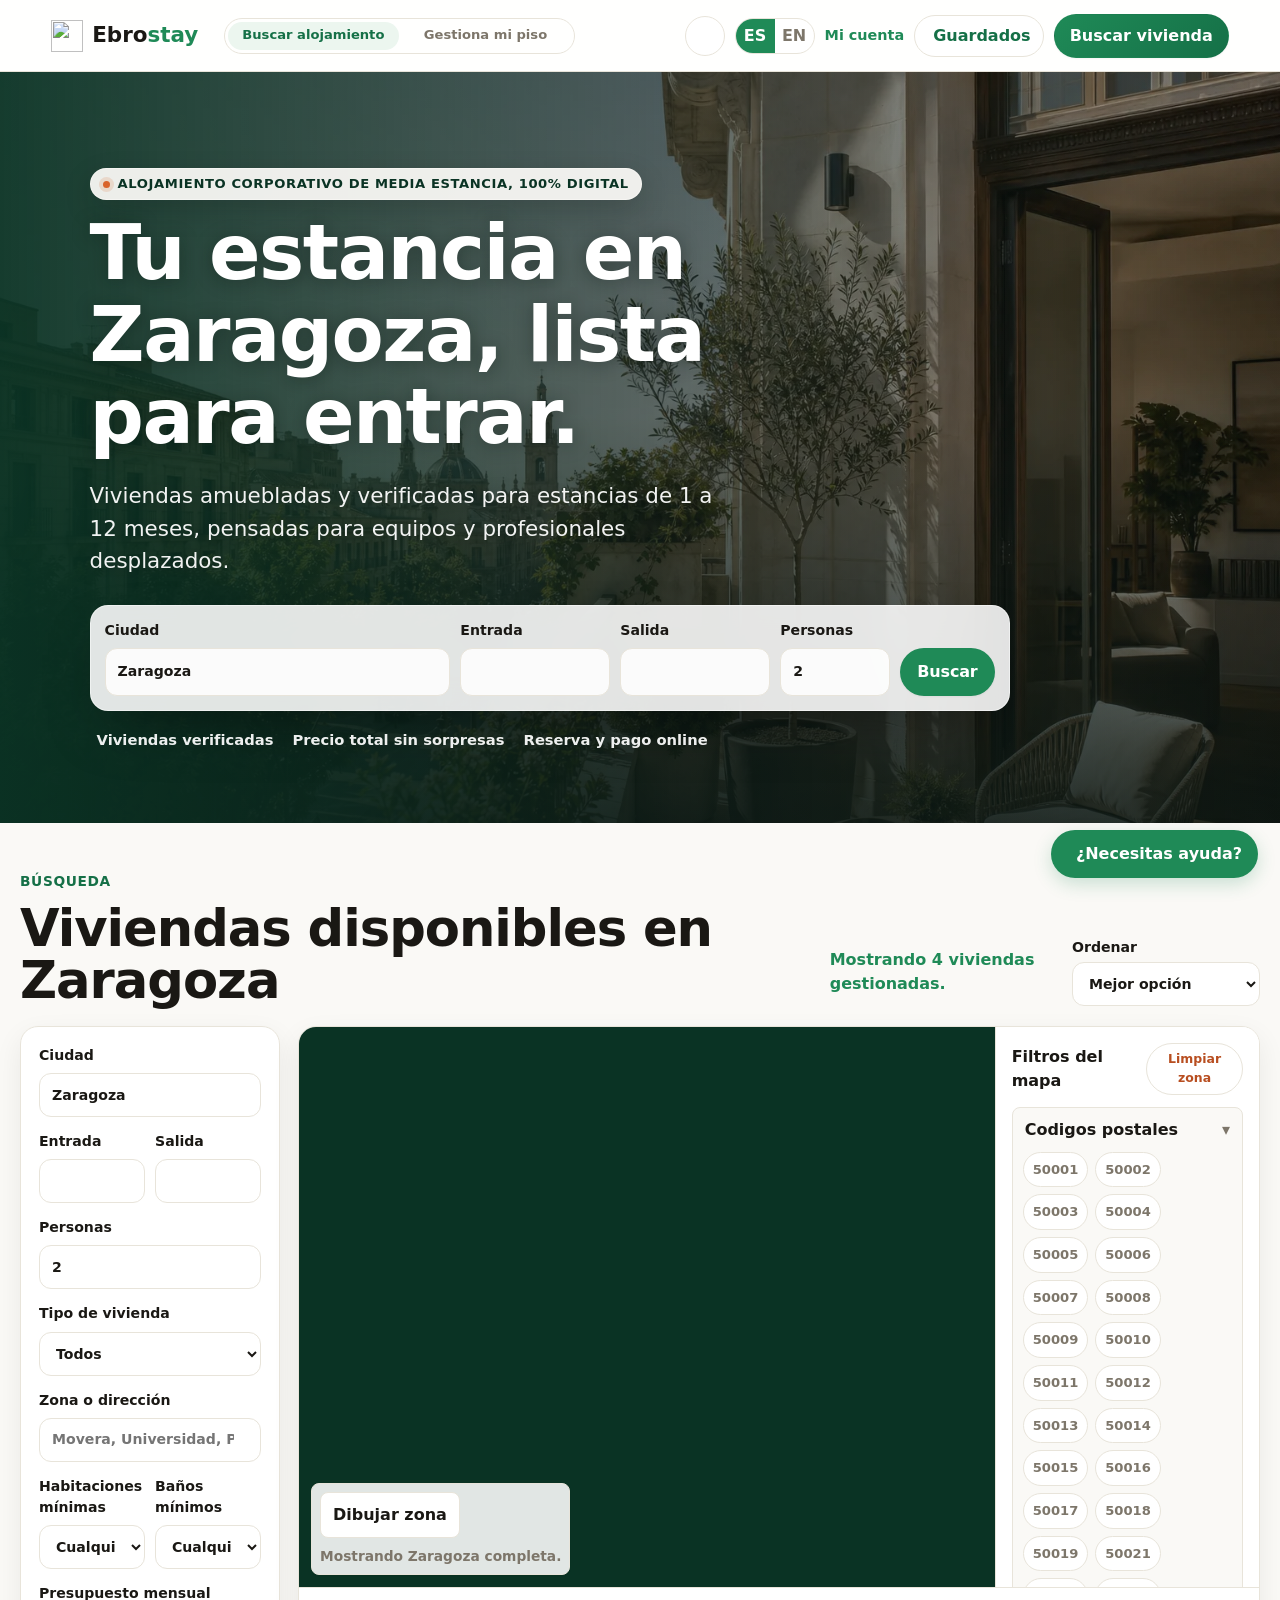
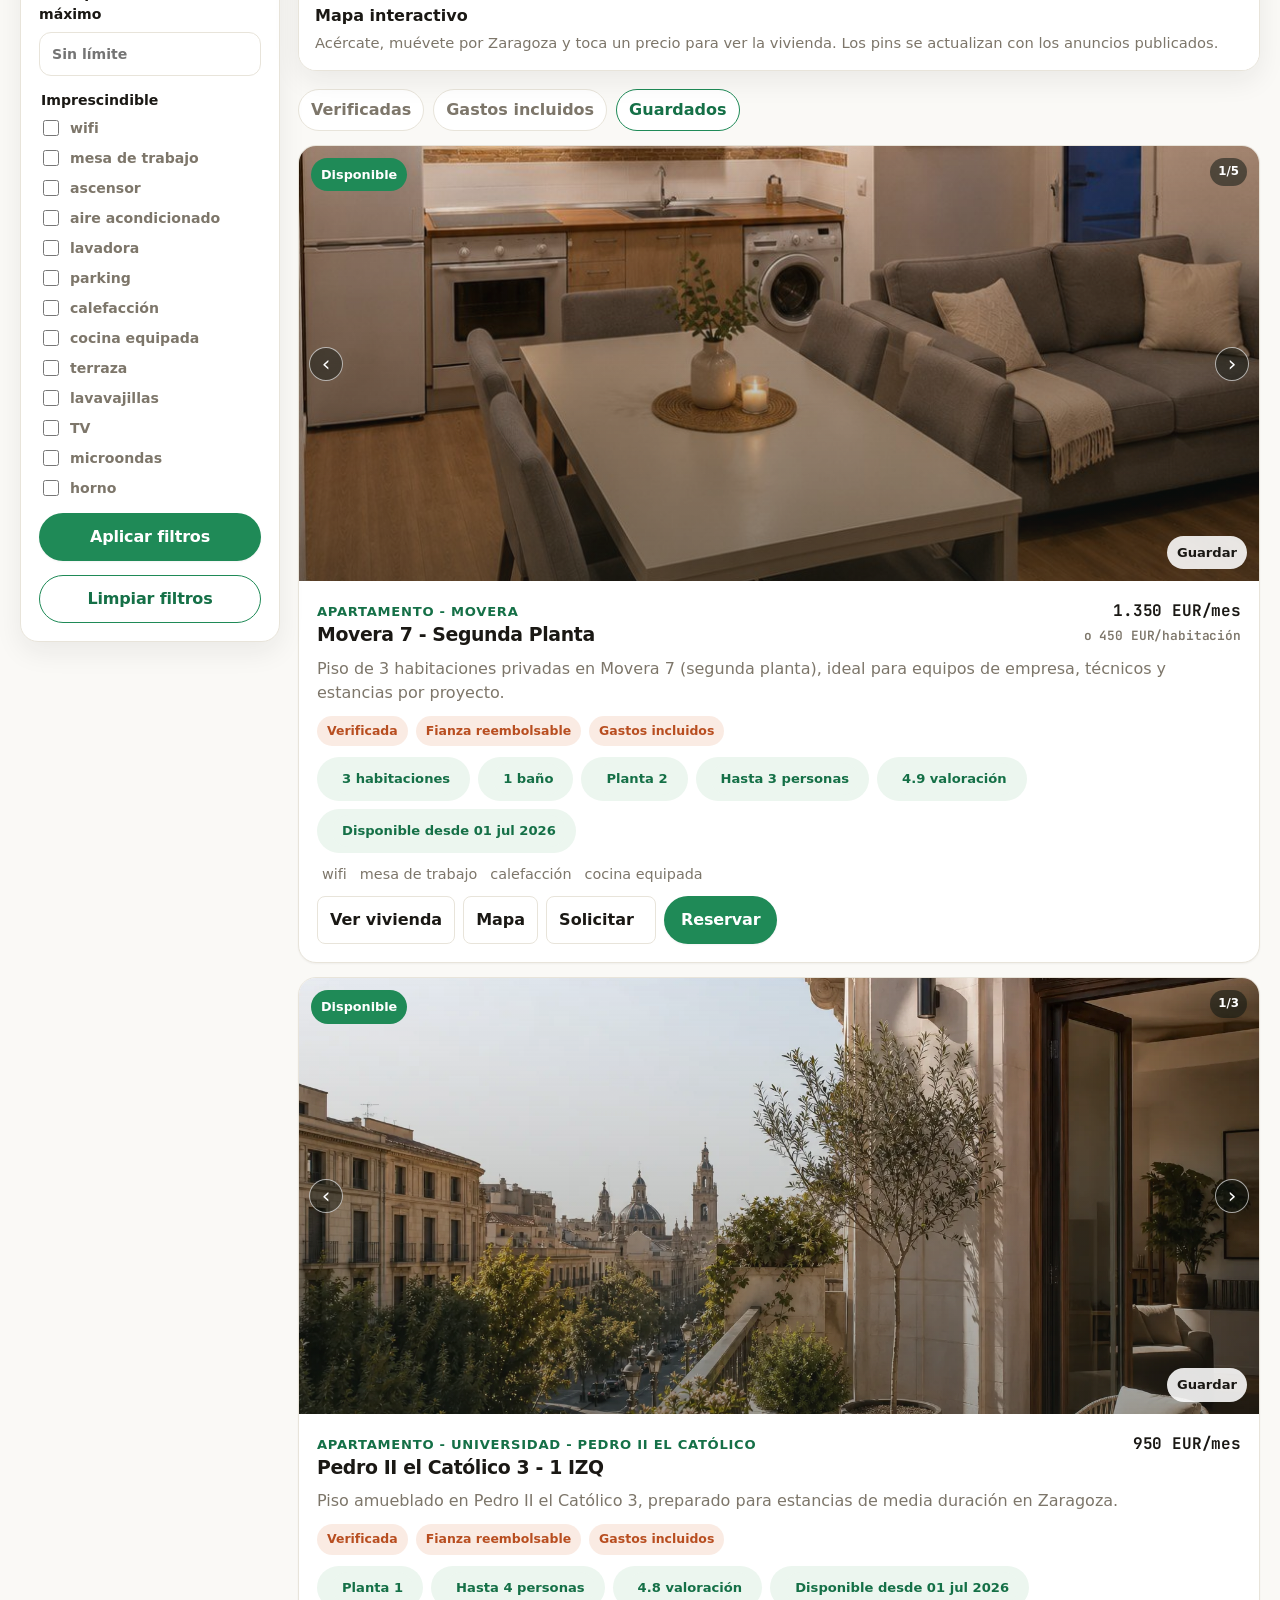
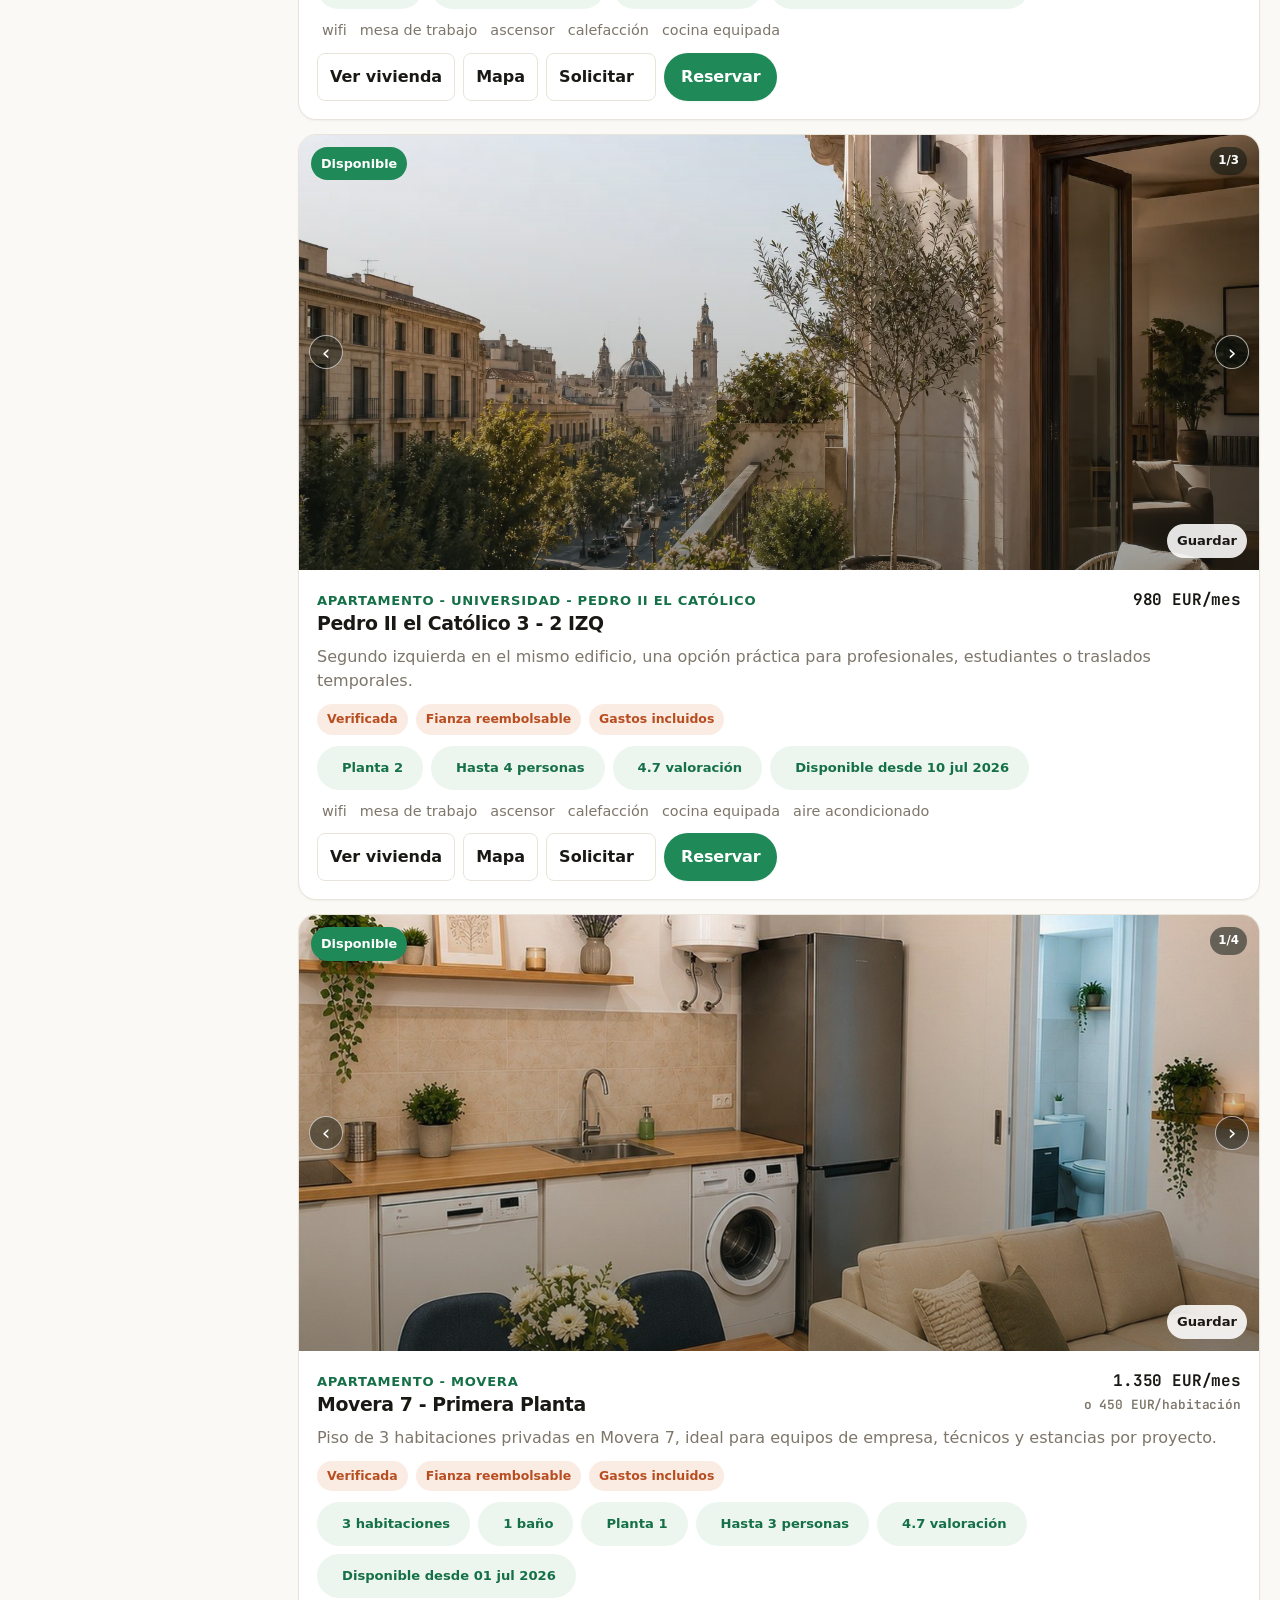
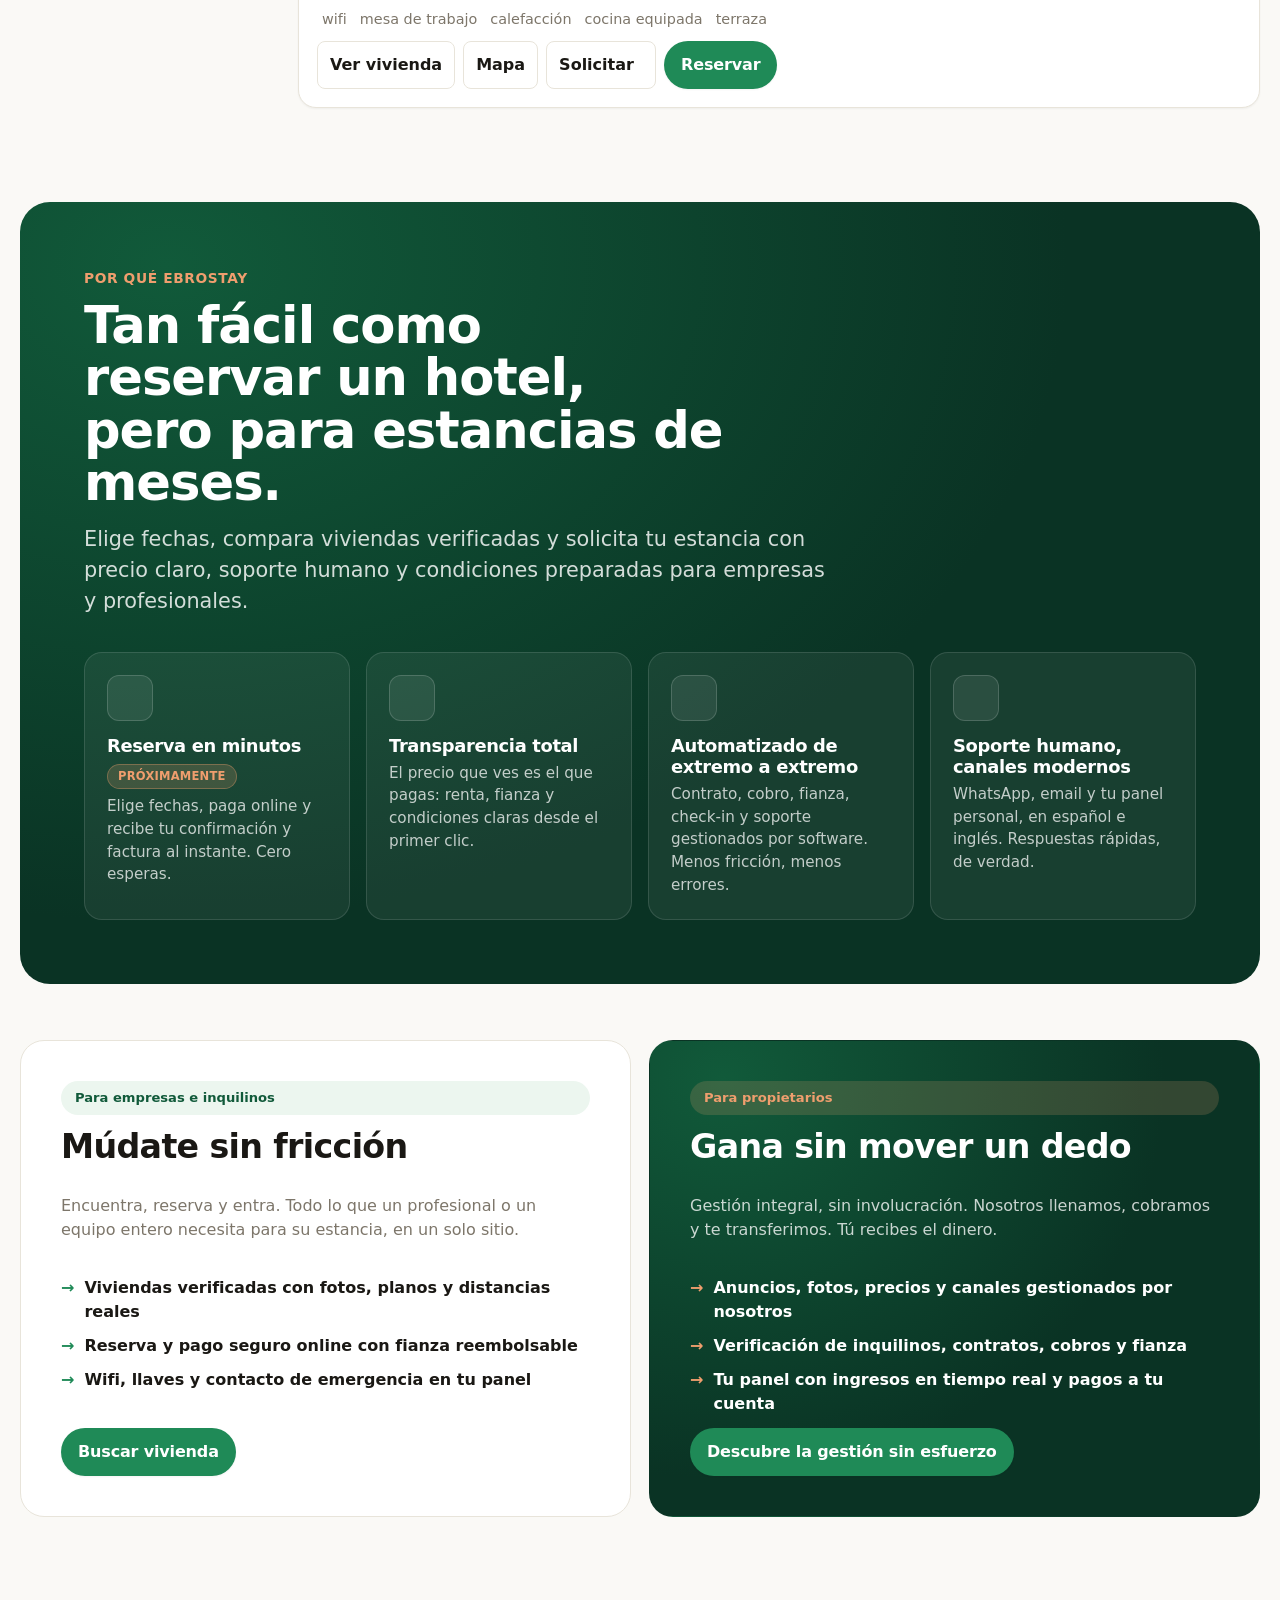
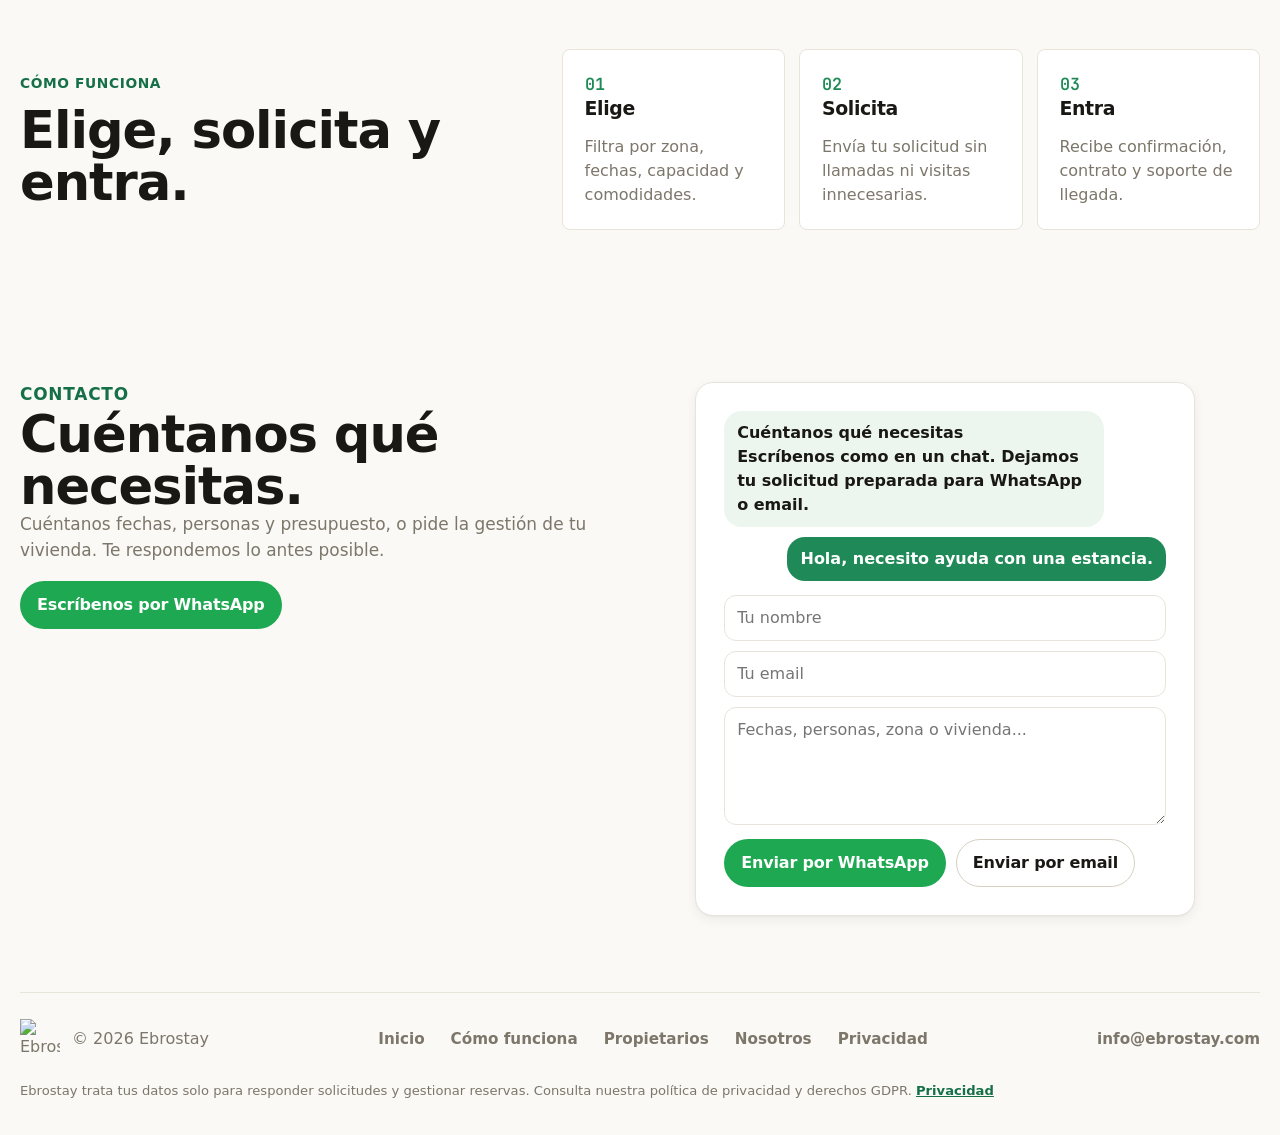
==== commit 758dcd52: "Apply homepage and property UX feedback" ====
--- a/index.html
+++ b/index.html
@@ -48,7 +48,7 @@
     <link rel="preconnect" href="https://fonts.googleapis.com">
     <link rel="preconnect" href="https://fonts.gstatic.com" crossorigin>
     <link href="https://fonts.googleapis.com/css2?family=Bricolage+Grotesque:opsz,wght@12..96,400..700&family=Hanken+Grotesque:wght@400;500;600;700&family=JetBrains+Mono:wght@400;500;600&display=swap" rel="stylesheet">
-    <link rel="stylesheet" href="styles.css?v=owner-preview-2">
+    <link rel="stylesheet" href="styles.css?v=owner-publish-5">
     <script defer src="https://cloud.umami.is/script.js" data-website-id="bbc35688-d574-4fed-af9b-a03f37ed9429"></script>
       <script>(function(){try{if(localStorage.getItem("ebrostay-theme")==="dark"){document.documentElement.setAttribute("data-theme","dark");}}catch(e){}})();</script>
   </head>
@@ -194,6 +194,21 @@
                   hidden
                 ></iframe>
               </div>
+              <div class="map-filter-drawer" aria-label="Map location filters">
+                <div class="map-filter-head">
+                  <strong data-i18n="mapFilters.title">Filtros del mapa</strong>
+                  <button class="map-filter-clear" type="button" data-location-clear data-i18n="mapFilters.clear">Limpiar zona</button>
+                </div>
+                <details class="map-filter-group" open>
+                  <summary><span data-i18n="mapFilters.postcodes">Codigos postales</span></summary>
+                  <div class="map-filter-options" id="postcodeFilters"></div>
+                </details>
+                <details class="map-filter-group" open>
+                  <summary><span data-i18n="mapFilters.neighborhoods">Barrios</span></summary>
+                  <div class="map-filter-options" id="neighborhoodFilters"></div>
+                </details>
+                <p data-i18n="mapFilters.hint">Puedes combinar codigo postal, barrio y dibujo en el mapa.</p>
+              </div>
               <div class="map-copy">
                 <strong data-i18n="map.title">Mapa de viviendas</strong>
                 <span data-i18n="map.copy">Cada pin muestra el precio mensual de una vivienda. Toca un pin para resaltar la vivienda o usa los botones para ir a cada dirección.</span>
@@ -344,42 +359,44 @@
               <p data-i18n="ownerPost.cardCopy">Empieza subiendo fotos en los espacios de cada estancia. Guardamos el borrador, generamos la primera descripcion y te pedimos iniciar sesion sin perder nada.</p>
               <div class="owner-post-actions">
                 <button class="button primary" type="button" data-owner-start data-i18n="ownerPost.photoCta">Crear anuncio con fotos</button>
-                <a class="button ghost" href="account.html" data-i18n="ownerPost.signIn">Iniciar sesion para publicar</a>
+                <button class="button ghost" type="button" data-owner-login data-i18n="ownerPost.signIn">Iniciar sesion para publicar</button>
               </div>
             </article>
             <article class="owner-photo-card" aria-label="Owner listing photo placeholders">
               <div class="owner-photo-grid">
                 <label class="owner-photo-slot">
-                  <input type="file" accept="image/*" data-owner-photo="living" data-room-label="ownerPost.roomLiving">
+                  <input type="file" accept="image/*" multiple data-owner-photo="living" data-room-label="ownerPost.roomLiving">
                   <span class="owner-photo-plus" aria-hidden="true">+</span>
                   <span data-i18n="ownerPost.roomLiving">Salon</span>
                 </label>
                 <label class="owner-photo-slot">
-                  <input type="file" accept="image/*" data-owner-photo="bedroom" data-room-label="ownerPost.roomBedroom">
+                  <input type="file" accept="image/*" multiple data-owner-photo="bedroom" data-room-label="ownerPost.roomBedroom">
                   <span class="owner-photo-plus" aria-hidden="true">+</span>
                   <span data-i18n="ownerPost.roomBedroom">Dormitorio</span>
                 </label>
                 <label class="owner-photo-slot">
-                  <input type="file" accept="image/*" data-owner-photo="kitchen" data-room-label="ownerPost.roomKitchen">
+                  <input type="file" accept="image/*" multiple data-owner-photo="kitchen" data-room-label="ownerPost.roomKitchen">
                   <span class="owner-photo-plus" aria-hidden="true">+</span>
                   <span data-i18n="ownerPost.roomKitchen">Cocina</span>
                 </label>
                 <label class="owner-photo-slot">
-                  <input type="file" accept="image/*" data-owner-photo="bathroom" data-room-label="ownerPost.roomBathroom">
+                  <input type="file" accept="image/*" multiple data-owner-photo="bathroom" data-room-label="ownerPost.roomBathroom">
                   <span class="owner-photo-plus" aria-hidden="true">+</span>
                   <span data-i18n="ownerPost.roomBathroom">Bano</span>
                 </label>
                 <label class="owner-photo-slot">
-                  <input type="file" accept="image/*" data-owner-photo="entrance" data-room-label="ownerPost.roomEntrance">
+                  <input type="file" accept="image/*" multiple data-owner-photo="entrance" data-room-label="ownerPost.roomEntrance">
                   <span class="owner-photo-plus" aria-hidden="true">+</span>
                   <span data-i18n="ownerPost.roomEntrance">Entrada</span>
                 </label>
                 <label class="owner-photo-slot">
-                  <input type="file" accept="image/*" data-owner-photo="floorplan" data-room-label="ownerPost.roomFloorplan">
+                  <input type="file" accept="image/*" multiple data-owner-photo="floorplan" data-room-label="ownerPost.roomFloorplan">
                   <span class="owner-photo-plus" aria-hidden="true">+</span>
                   <span data-i18n="ownerPost.roomFloorplan">Plano</span>
                 </label>
               </div>
+              <p class="owner-photo-guidance" data-i18n="ownerPost.photoGuidance">Recomendamos estas seis fotos para mejorar visibilidad y confianza, pero no bloquean la publicacion. Puedes subir varias fotos por estancia y anadir mas categorias.</p>
+              <button class="details-button owner-add-photo-slot" type="button" data-owner-add-photo data-i18n="ownerPost.addPhotos">Anadir otra categoria</button>
               <div class="owner-ready">
                 <h3 data-i18n="ownerPost.readyTitle">Nuevo piso listo para publicar</h3>
                 <p data-owner-photo-summary data-i18n="ownerPost.readyCopy">Haz clic para completar fotos, servicios, precio y borrador automatico.</p>
@@ -451,6 +468,10 @@
                 <button class="button ghost" type="button" data-owner-regenerate data-i18n="ownerPost.regenerate">Regenerar descripcion</button>
                 <button class="button primary" type="submit" data-i18n="ownerPost.post">Publicar nueva propiedad</button>
               </div>
+            </div>
+            <div class="owner-docs-callout">
+              <button class="details-button" type="button" data-owner-docs data-i18n="ownerPost.docs">Descargar los documentos EbroStay aqui</button>
+              <span data-i18n="ownerPost.docsHint">Al publicar generamos un resumen descargable con la informacion que vera el cliente final.</span>
             </div>
           </form>
         </section>
@@ -628,12 +649,12 @@
     <script src="https://cdn.jsdelivr.net/npm/flatpickr@4.6.13/dist/l10n/es.js"></script>
     <script src="https://cdn.jsdelivr.net/npm/@supabase/supabase-js@2"></script>
     <script src="supabase-config.js?v=design-6"></script>
-    <script src="data.js?v=owner-preview-2"></script>
-    <script src="backend.js?v=design-6"></script>
+    <script src="data.js?v=owner-publish-5"></script>
+    <script src="backend.js?v=owner-publish-5"></script>
     <script src="nav.js?v=design-6"></script>
-    <script src="site.js?v=owner-preview-2"></script>
+    <script src="site.js?v=owner-publish-5"></script>
       <script src="https://unpkg.com/lucide@0.453.0/dist/umd/lucide.min.js"></script>
-    <script src="owner-composer.js?v=owner-post-1"></script>
-    <script src="enhance.js?v=owner-preview-2"></script>
+    <script src="owner-composer.js?v=owner-publish-5"></script>
+    <script src="enhance.js?v=owner-publish-5"></script>
   </body>
 </html>
--- a/styles.css
+++ b/styles.css
@@ -240,6 +240,7 @@
   display: flex;
   align-items: center;
   justify-content: space-between;
+  flex-wrap: wrap;
   gap: 22px;
   min-height: 72px;
   padding: 10px clamp(18px, 4vw, 54px);
@@ -259,6 +260,7 @@
 .brand {
   display: inline-flex;
   align-items: center;
+  flex: 0 0 auto;
   min-width: 108px;
 }
 
@@ -278,6 +280,10 @@
 .header-actions {
   display: flex;
   align-items: center;
+  justify-content: flex-end;
+  flex: 1 1 auto;
+  min-width: 0;
+  flex-wrap: wrap;
   gap: 10px;
 }
 
@@ -496,9 +502,24 @@
 
 .marketplace-layout {
   display: grid;
-  grid-template-columns: 260px minmax(0, 1.3fr) minmax(330px, 0.9fr);
+  grid-template-columns: minmax(220px, 260px) minmax(0, 1fr);
   gap: 18px;
   align-items: start;
+}
+
+.filter-panel {
+  grid-column: 1;
+  grid-row: 1 / span 2;
+}
+
+.map-panel {
+  grid-column: 2;
+  grid-row: 1;
+}
+
+.results-column {
+  grid-column: 2;
+  grid-row: 2;
 }
 
 .filter-panel,
@@ -610,7 +631,7 @@
 
 .property-card {
   display: grid;
-  grid-template-columns: minmax(156px, 184px) minmax(0, 1fr);
+  grid-template-columns: minmax(0, 1fr);
   overflow: hidden;
   border: 1px solid var(--line);
   border-radius: var(--radius-sm);
@@ -620,8 +641,8 @@
 
 .property-media {
   position: relative;
-  min-height: 184px;
-  height: 100%;
+  min-height: 260px;
+  height: clamp(260px, 34vw, 460px);
   overflow: hidden;
   background:
     linear-gradient(135deg, rgba(47, 107, 85, 0.16), rgba(55, 111, 131, 0.12)),
@@ -859,13 +880,18 @@
 }
 
 .map-card {
+  display: grid;
+  grid-template-columns: minmax(0, 1fr) minmax(210px, 0.38fr);
+  align-items: stretch;
   overflow: hidden;
 }
 
 .google-map-wrap {
   position: relative;
   width: 100%;
-  min-height: 420px;
+  min-height: 560px;
+  grid-column: 1;
+  grid-row: 1;
   background: var(--mist);
 }
 
@@ -922,8 +948,107 @@
 
 .map-copy {
   display: grid;
+  grid-column: 1 / -1;
   gap: 4px;
   padding: 16px;
+}
+
+.map-filter-drawer {
+  display: grid;
+  grid-column: 2;
+  grid-row: 1;
+  align-content: start;
+  gap: 12px;
+  max-height: 560px;
+  overflow: auto;
+  border-left: 1px solid var(--line);
+  padding: 16px;
+  background: var(--surface);
+}
+
+.map-filter-head {
+  display: flex;
+  align-items: center;
+  justify-content: space-between;
+  gap: 10px;
+}
+
+.map-filter-head strong {
+  color: var(--ink);
+}
+
+.map-filter-clear {
+  border: 1px solid var(--line);
+  border-radius: var(--radius-pill);
+  padding: 6px 9px;
+  color: var(--clay-600);
+  background: var(--surface);
+  font-size: 0.78rem;
+  font-weight: 600;
+  cursor: pointer;
+}
+
+.map-filter-group {
+  border: 1px solid var(--line);
+  border-radius: var(--radius-sm);
+  background: var(--paper);
+}
+
+.map-filter-group summary {
+  display: flex;
+  align-items: center;
+  justify-content: space-between;
+  gap: 8px;
+  padding: 10px 12px;
+  color: var(--ink);
+  font-weight: 600;
+  cursor: pointer;
+  list-style: none;
+}
+
+.map-filter-group summary::-webkit-details-marker {
+  display: none;
+}
+
+.map-filter-group summary::after {
+  content: "▾";
+  color: var(--muted);
+  transition: transform 160ms var(--ease-out);
+}
+
+.map-filter-group:not([open]) summary::after {
+  transform: rotate(-90deg);
+}
+
+.map-filter-options {
+  display: flex;
+  flex-wrap: wrap;
+  gap: 7px;
+  padding: 0 10px 12px;
+}
+
+.map-filter-options button {
+  border: 1px solid var(--line);
+  border-radius: var(--radius-pill);
+  padding: 7px 9px;
+  color: var(--muted);
+  background: var(--surface);
+  font-size: 0.82rem;
+  font-weight: 600;
+  cursor: pointer;
+}
+
+.map-filter-options button.is-active {
+  border-color: var(--green);
+  color: #fff;
+  background: var(--green);
+}
+
+.map-filter-drawer p {
+  margin: 0;
+  color: var(--muted);
+  font-size: 0.86rem;
+  font-weight: 600;
 }
 
 .map-copy strong {
@@ -988,6 +1113,8 @@
 
 .map-addresses {
   display: grid;
+  grid-column: 1 / -1;
+  grid-template-columns: repeat(2, minmax(0, 1fr));
   gap: 8px;
   padding: 0 16px 16px;
 }
@@ -2361,28 +2488,34 @@
 
 @media (max-width: 1080px) {
   .marketplace-layout {
-    grid-template-columns: 260px minmax(0, 1fr);
+    grid-template-columns: 240px minmax(0, 1fr);
   }
 
   /* Map drops to a full-width row below, so the filter panel must leave
      sticky flow — otherwise the pinned 260px panel overlaps the wide map. */
   .filter-panel {
-    position: static;
+    grid-column: 1;
+    grid-row: 1 / span 2;
   }
 
   .map-panel {
-    position: static;
-    grid-column: 1 / -1;
+    grid-column: 2;
+    grid-row: 1;
+  }
+
+  .results-column {
+    grid-column: 2;
+    grid-row: 2;
   }
 
   .google-map-wrap {
-    min-height: 360px;
+    min-height: 500px;
   }
 }
 
 @media (max-width: 820px) {
   .site-header {
-    align-items: flex-start;
+    align-items: center;
     gap: 10px;
   }
 
@@ -2411,6 +2544,7 @@
   .hero-search,
   .marketplace-layout,
   .property-card,
+  .map-card,
   .how-section,
   .steps,
   .owner-band,
@@ -2448,6 +2582,21 @@
     display: block;
   }
 
+  .filter-panel,
+  .map-panel,
+  .results-column {
+    grid-column: 1;
+    grid-row: auto;
+  }
+
+  .map-panel {
+    grid-row: 2;
+  }
+
+  .results-column {
+    grid-row: 3;
+  }
+
   .detail-aside {
     position: static;
   }
@@ -2468,9 +2617,35 @@
 
   .property-media {
     min-width: 0;
-    min-height: 0;
+    min-height: 260px;
     width: 100%;
     aspect-ratio: 16 / 10;
+  }
+
+  .google-map-wrap {
+    grid-column: 1;
+    grid-row: 1;
+    min-height: 420px;
+  }
+
+  .map-filter-drawer {
+    grid-column: 1;
+    grid-row: 2;
+    max-height: none;
+    overflow: visible;
+    border-left: 0;
+    border-top: 1px solid var(--line);
+  }
+
+  .map-copy {
+    grid-column: 1;
+    grid-row: 3;
+  }
+
+  .map-addresses {
+    grid-column: 1;
+    grid-row: 4;
+    grid-template-columns: 1fr;
   }
 
   .property-title-row,
@@ -2485,6 +2660,26 @@
   .site-footer {
     flex-direction: column;
     align-items: flex-start;
+  }
+}
+
+@media (max-width: 720px) {
+  .site-header {
+    justify-content: flex-start;
+  }
+
+  .brand {
+    min-width: 0;
+  }
+
+  .header-actions {
+    flex: 1 1 auto;
+    justify-content: flex-end;
+  }
+
+  .header-actions .admin-link,
+  .nav-cta {
+    display: none !important;
   }
 }
 
@@ -3351,6 +3546,23 @@
   background-position: center;
 }
 
+.owner-photo-slot.has-photo::after {
+  content: attr(data-file-name);
+  position: absolute;
+  right: 8px;
+  bottom: 8px;
+  z-index: 2;
+  max-width: calc(100% - 16px);
+  overflow: hidden;
+  border-radius: var(--radius-pill);
+  padding: 4px 8px;
+  color: #fff;
+  background: rgba(10, 20, 17, 0.58);
+  font-size: 0.72rem;
+  text-overflow: ellipsis;
+  white-space: nowrap;
+}
+
 .owner-photo-plus {
   display: inline-flex;
   align-items: center;
@@ -3374,6 +3586,17 @@
   font-weight: 600;
 }
 
+.owner-photo-guidance {
+  margin: 0;
+  color: var(--muted);
+  font-size: 0.92rem;
+  font-weight: 600;
+}
+
+.owner-add-photo-slot {
+  width: fit-content;
+}
+
 .owner-composer {
   display: grid;
   gap: 18px;
@@ -3449,6 +3672,21 @@
 
 .owner-submit-row .form-note.is-success {
   color: var(--green);
+}
+
+.owner-docs-callout {
+  display: flex;
+  flex-wrap: wrap;
+  align-items: center;
+  gap: 10px 14px;
+  border-top: 1px solid var(--line);
+  padding-top: 16px;
+}
+
+.owner-docs-callout span {
+  flex: 1 1 260px;
+  color: var(--muted);
+  font-weight: 600;
 }
 
 /* ---- Partner / owner dashboard ---- */
@@ -3533,14 +3771,17 @@
 .brand-mark {
   width: 32px;
   height: 32px;
+  flex: 0 0 32px;
   display: block;
+  object-fit: contain;
   transition: transform 0.25s var(--ease-spring, cubic-bezier(0.34, 1.56, 0.64, 1));
 }
 .brand-wordmark {
   font-family: var(--display);
   font-weight: 600;
   font-size: 1.34rem;
-  letter-spacing: -0.03em;
+  letter-spacing: 0;
+  white-space: nowrap;
   color: var(--ink);
 }
 .brand-wordmark .stay { color: var(--green); }
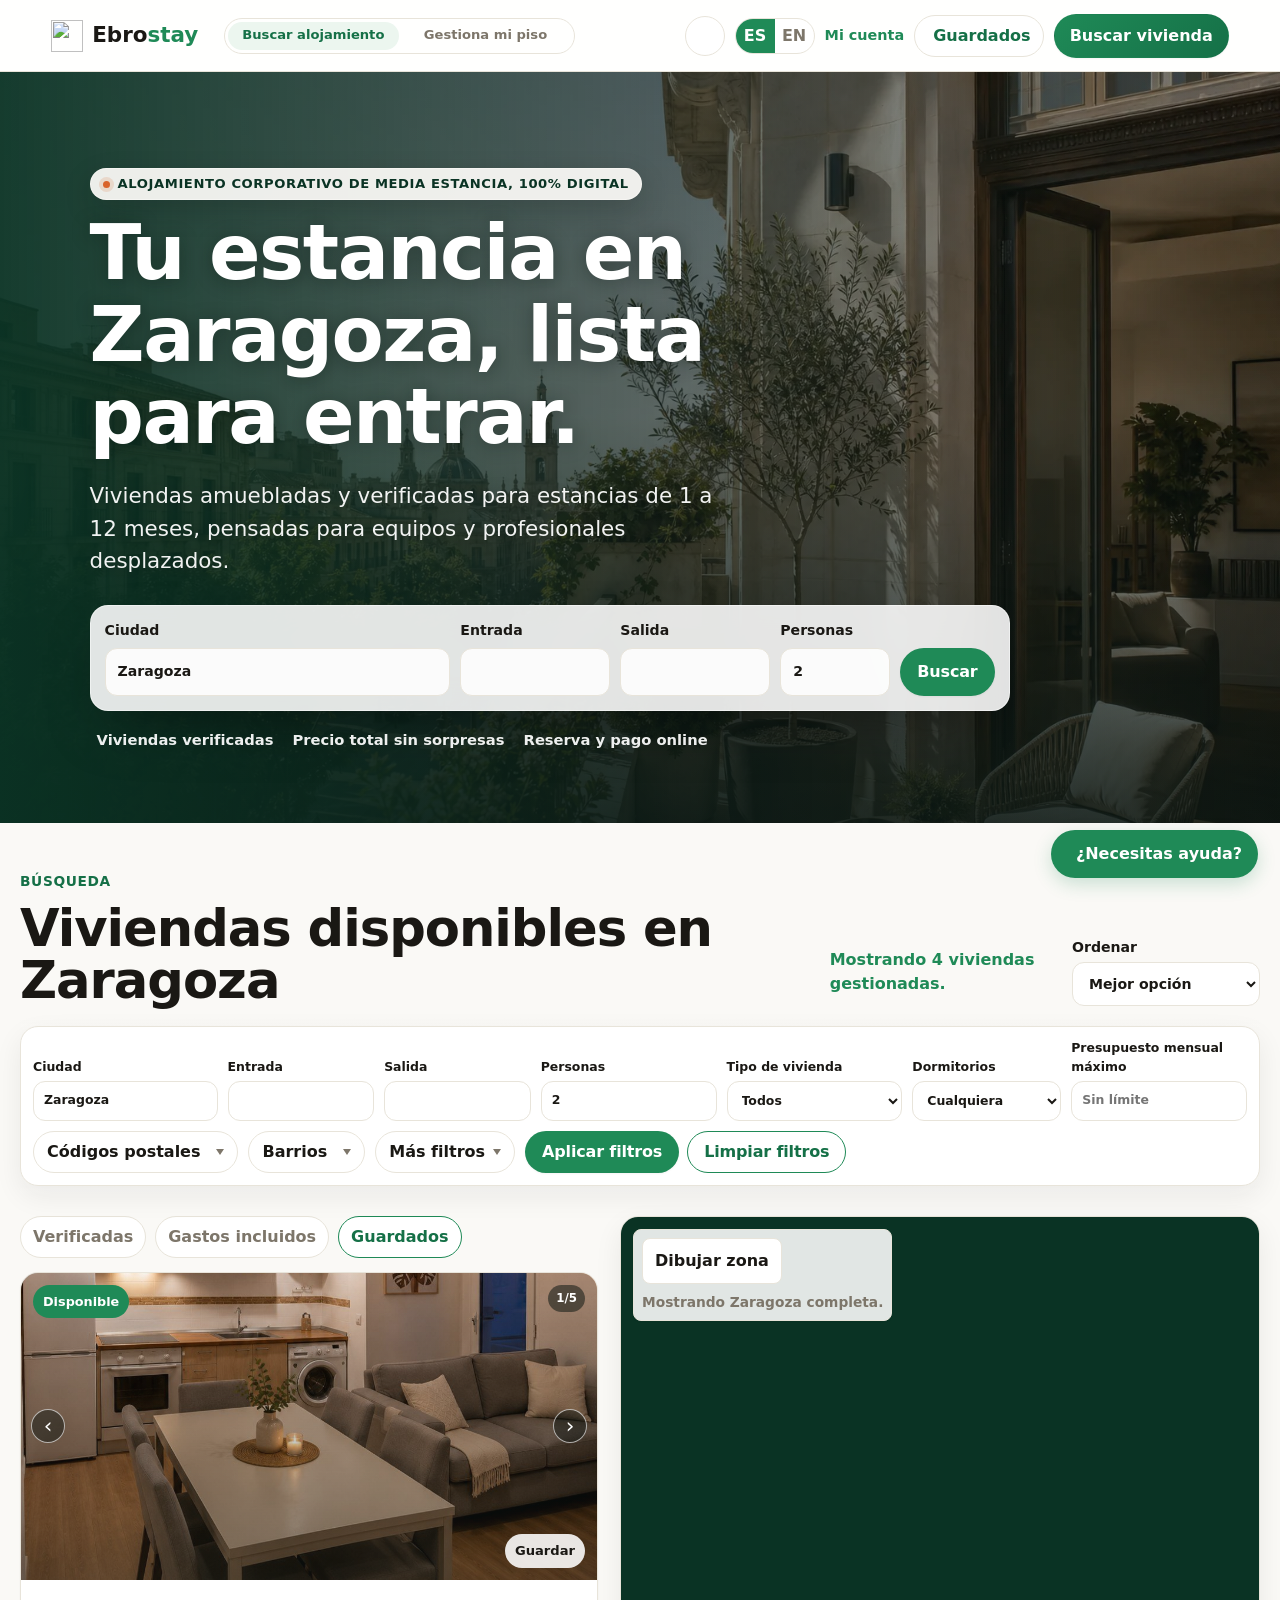
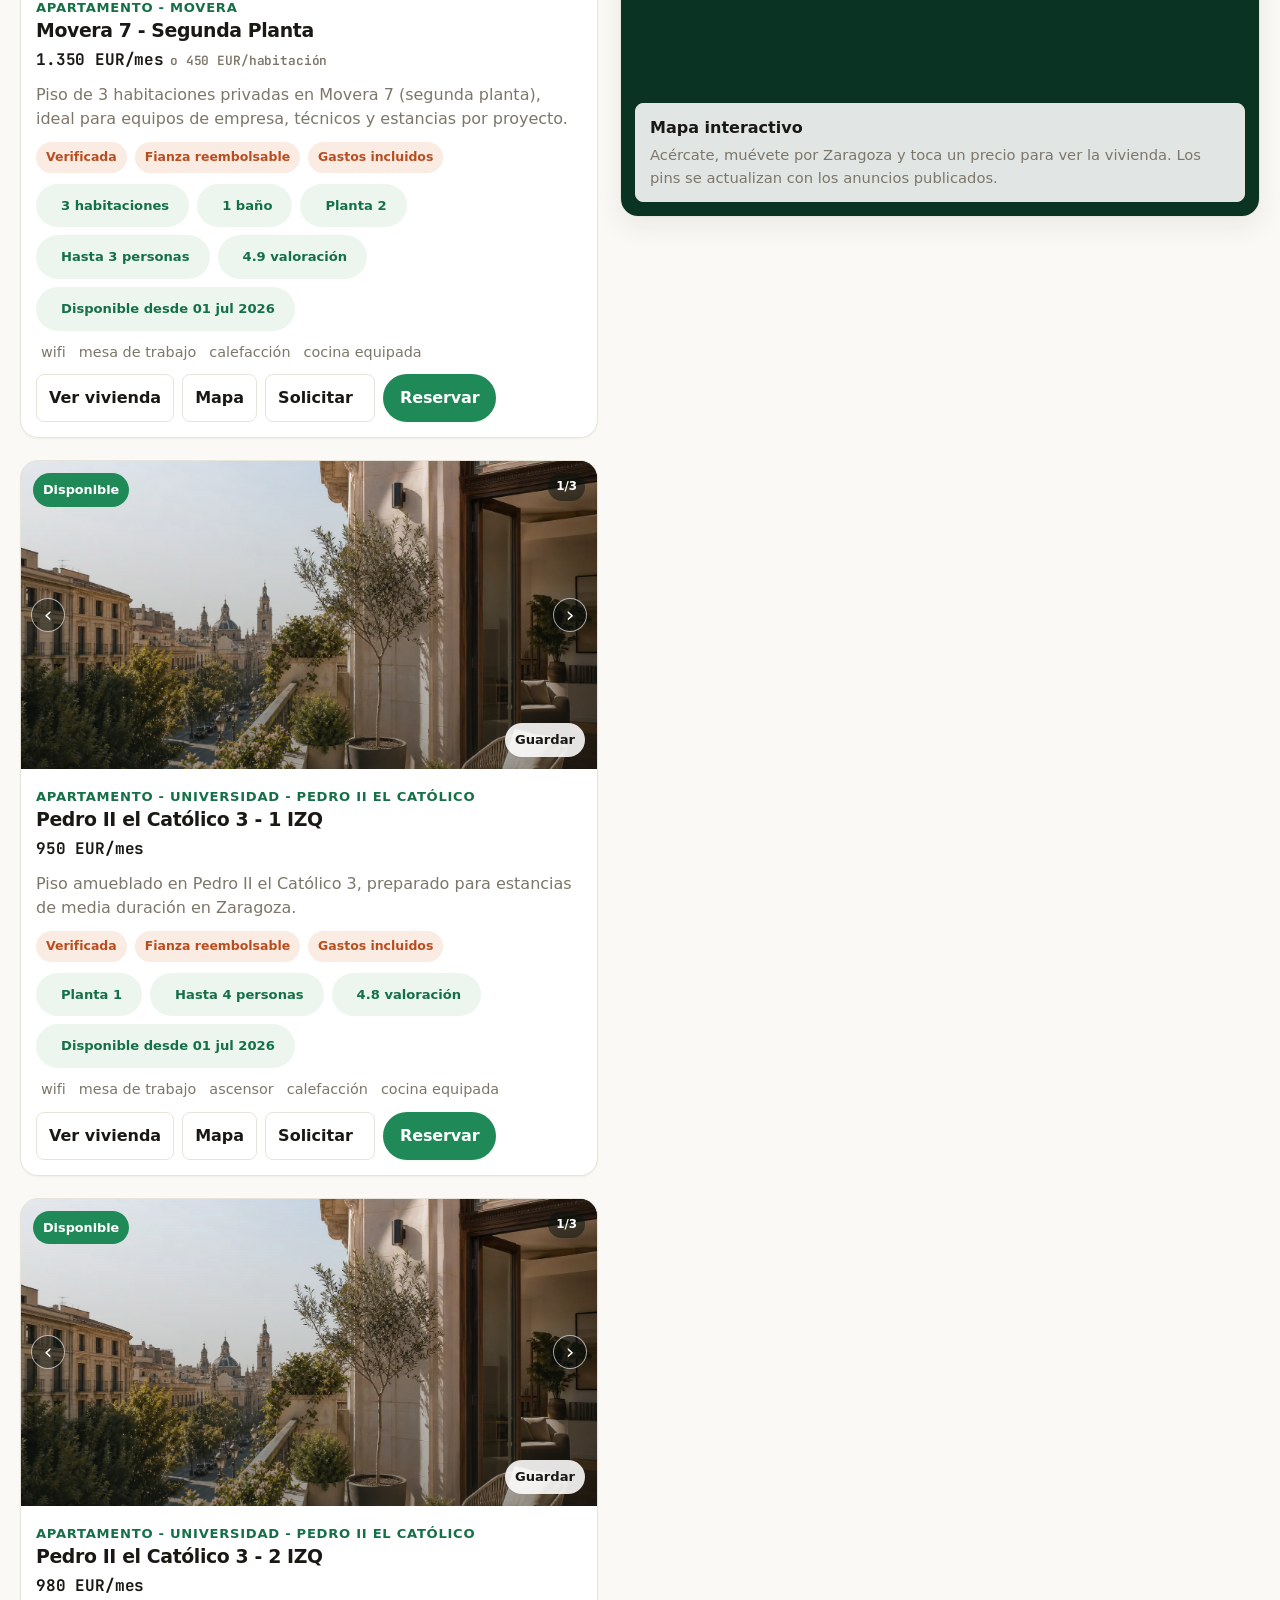
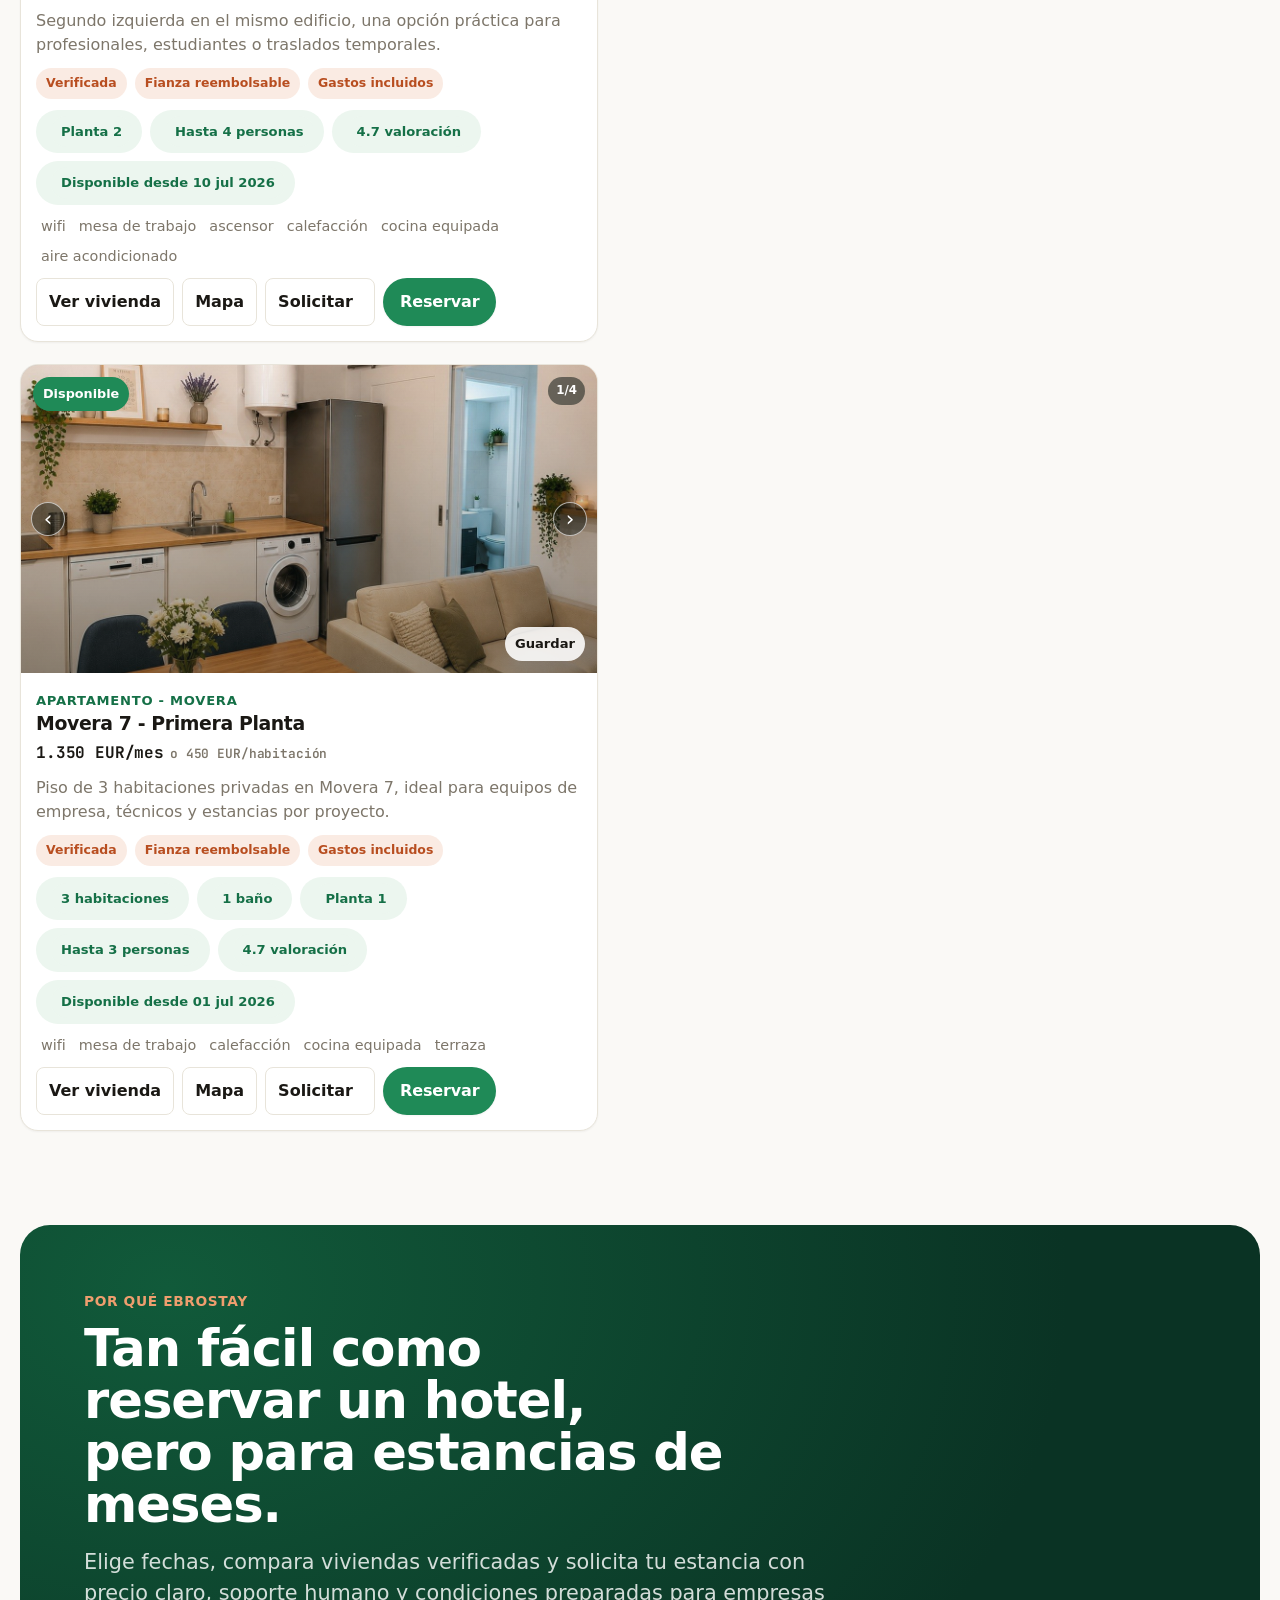
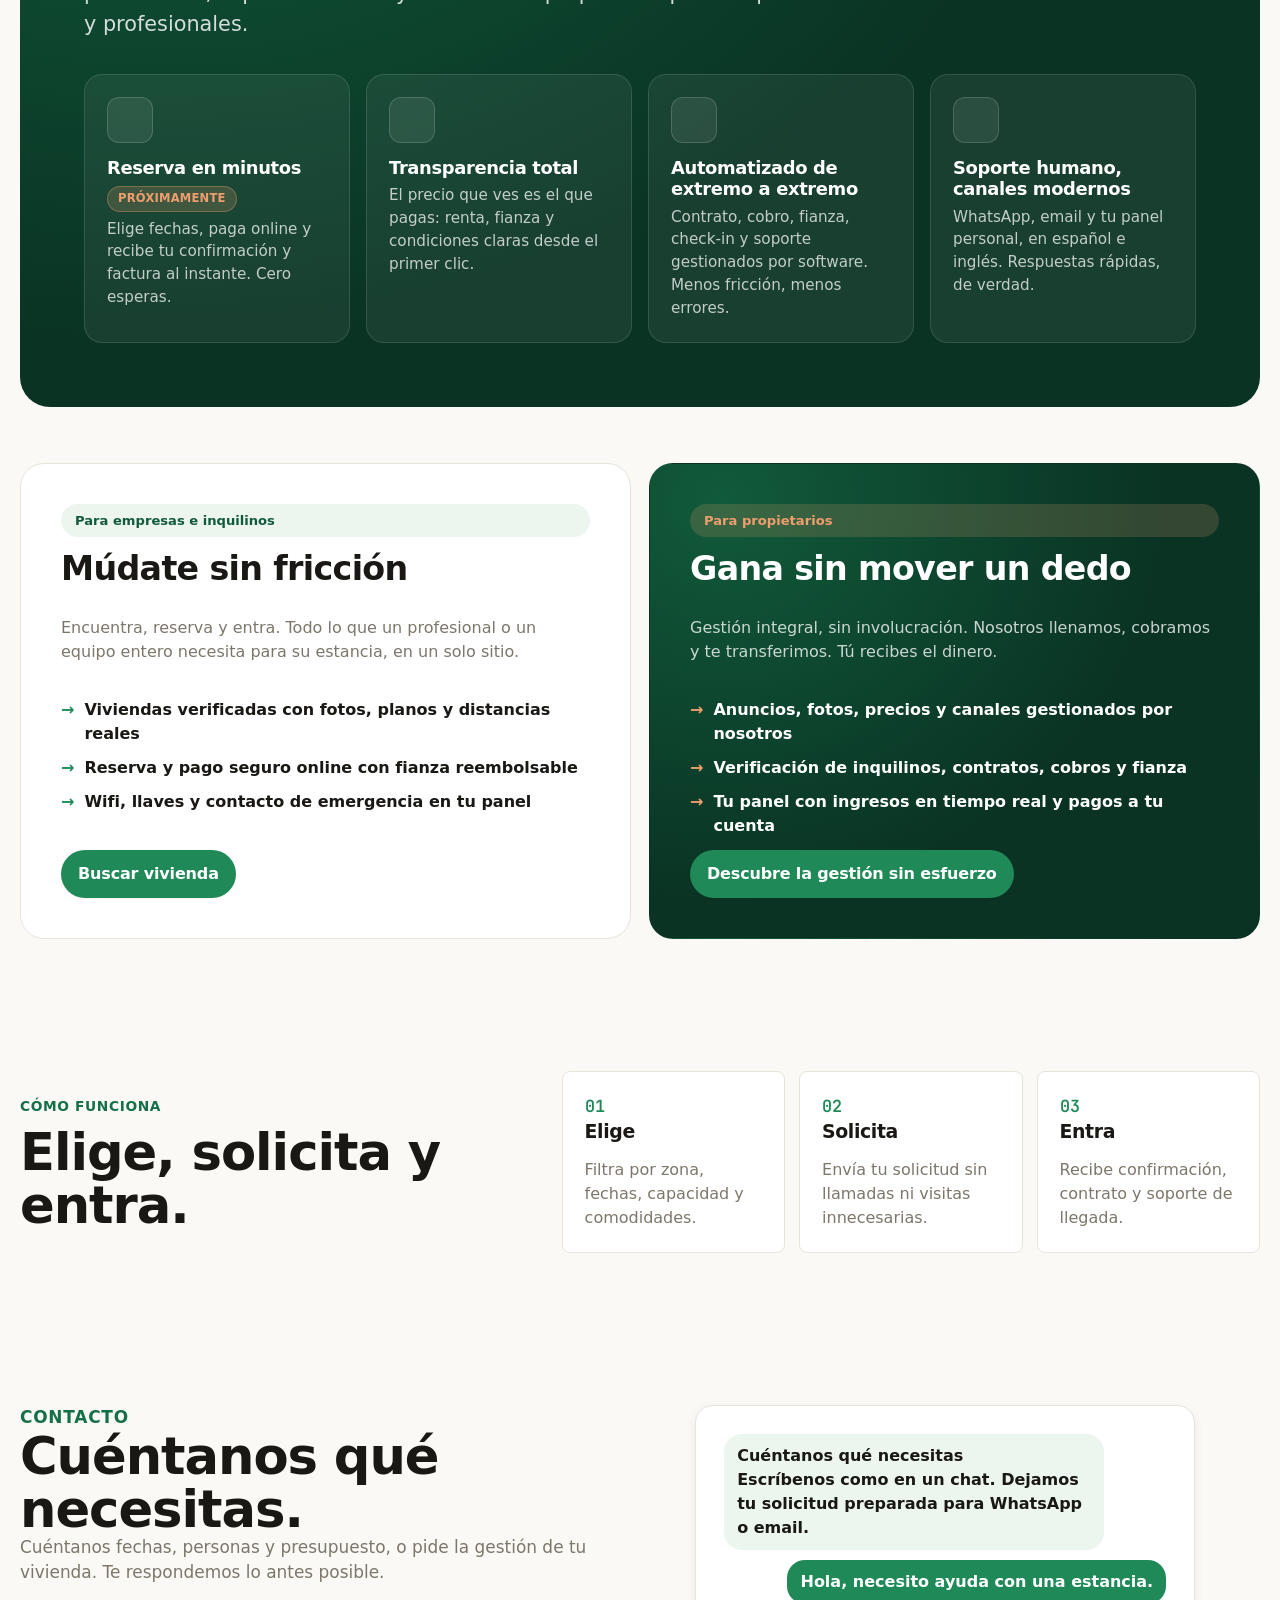
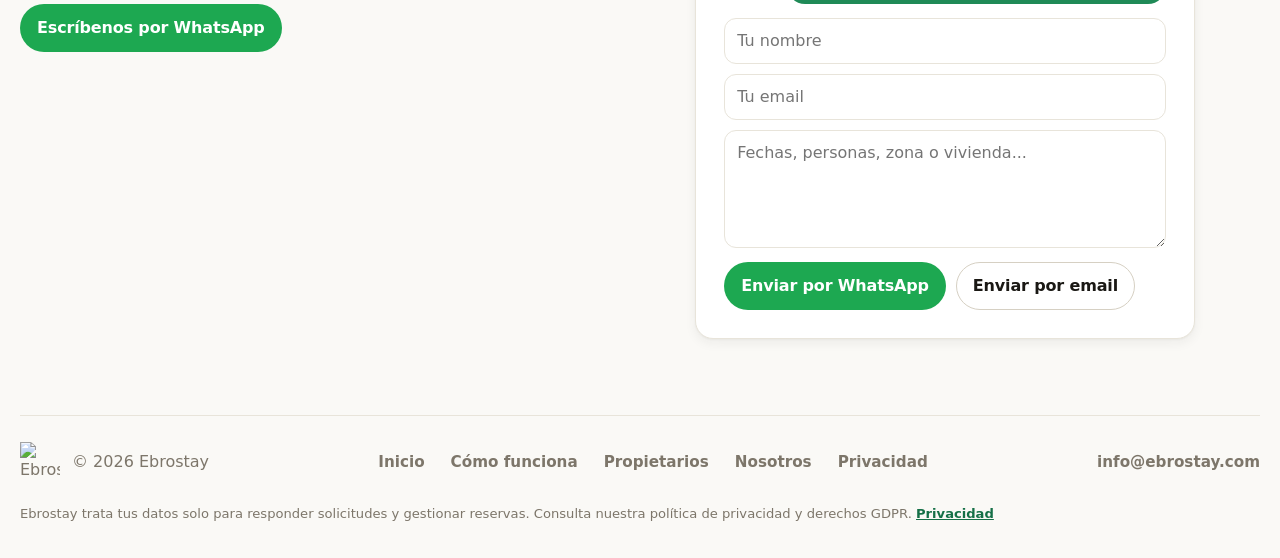
==== commit b942d431: "Apply homepage and property UX feedback" ====
--- a/index.html
+++ b/index.html
@@ -48,7 +48,7 @@
     <link rel="preconnect" href="https://fonts.googleapis.com">
     <link rel="preconnect" href="https://fonts.gstatic.com" crossorigin>
     <link href="https://fonts.googleapis.com/css2?family=Bricolage+Grotesque:opsz,wght@12..96,400..700&family=Hanken+Grotesque:wght@400;500;600;700&family=JetBrains+Mono:wght@400;500;600&display=swap" rel="stylesheet">
-    <link rel="stylesheet" href="styles.css?v=owner-publish-5">
+    <link rel="stylesheet" href="styles.css?v=airbnb-map-1">
     <script defer src="https://cloud.umami.is/script.js" data-website-id="bbc35688-d574-4fed-af9b-a03f37ed9429"></script>
       <script>(function(){try{if(localStorage.getItem("ebrostay-theme")==="dark"){document.documentElement.setAttribute("data-theme","dark");}}catch(e){}})();</script>
   </head>
@@ -123,16 +123,14 @@
           </div>
         </div>
 
-        <button class="button ghost filter-toggle" id="filterToggle" type="button" aria-controls="availabilityFilter" data-i18n="filters.show">Filtros</button>
-
         <div class="marketplace-layout">
           <aside class="filter-panel" aria-label="Search filters">
             <form class="availability-filter" id="availabilityFilter">
-              <label>
+              <label class="filter-field city-filter-field">
                 <span data-i18n="filters.city">Ciudad</span>
                 <input id="cityFilter" name="city" value="Zaragoza" placeholder="Zaragoza" data-i18n-attr="placeholder:search.cityPlaceholder">
               </label>
-              <div class="date-pair">
+              <div class="date-pair filter-field">
                 <label>
                   <span data-i18n="filters.checkIn">Entrada</span>
                   <input id="checkIn" name="checkIn" type="text">
@@ -142,11 +140,11 @@
                   <input id="checkOut" name="checkOut" type="text">
                 </label>
               </div>
-              <label>
+              <label class="filter-field">
                 <span data-i18n="filters.guests">Personas</span>
                 <input id="guestCount" name="guestCount" type="number" min="1" max="8" value="2">
               </label>
-              <label>
+              <label class="filter-field">
                 <span data-i18n="filters.type">Tipo de vivienda</span>
                 <select id="propertyType" name="propertyType">
                   <option value="all" data-i18n="filters.typeAll">Todos</option>
@@ -155,10 +153,44 @@
                   <option value="home" data-i18n="filters.typeHome">Casa</option>
                 </select>
               </label>
-              <label>
+              <label class="filter-field compact-filter-field">
+                <span data-i18n="filters.bedrooms">Dormitorios</span>
+                <select id="minBedrooms" name="minBedrooms">
+                  <option value="0" data-i18n="filters.any">Cualquiera</option>
+                  <option value="1">1+</option>
+                  <option value="2">2+</option>
+                  <option value="3">3+</option>
+                  <option value="4">4+</option>
+                </select>
+              </label>
+              <label class="filter-field">
                 <span data-i18n="filters.budget">Presupuesto mensual máximo</span>
                 <input id="maxBudget" name="maxBudget" type="number" min="0" step="1" placeholder="Sin límite" data-i18n-attr="placeholder:filters.anyBudget">
               </label>
+              <details class="area-filter-dropdown">
+                <summary><span data-i18n="mapFilters.postcodes">Códigos postales</span><b data-postcode-count></b></summary>
+                <div class="map-filter-options" id="postcodeFilters"></div>
+              </details>
+              <details class="area-filter-dropdown">
+                <summary><span data-i18n="mapFilters.neighborhoods">Barrios</span><b data-neighborhood-count></b></summary>
+                <div class="map-filter-options" id="neighborhoodFilters"></div>
+              </details>
+              <details class="more-filter-dropdown">
+                <summary data-i18n="filters.more">Más filtros</summary>
+                <div class="more-filter-content">
+                  <label>
+                    <span data-i18n="filters.address">Zona o dirección</span>
+                    <input id="addressQuery" name="addressQuery" type="search" placeholder="Movera, Universidad, Pedro II..." data-i18n-attr="placeholder:filters.addressPlaceholder">
+                  </label>
+                  <label>
+                    <span data-i18n="filters.bathrooms">Baños</span>
+                    <select id="minBathrooms" name="minBathrooms">
+                      <option value="0" data-i18n="filters.any">Cualquiera</option>
+                      <option value="1">1+</option>
+                      <option value="2">2+</option>
+                      <option value="3">3+</option>
+                    </select>
+                  </label>
               <fieldset class="checkbox-group">
                 <legend data-i18n="filters.mustHave">Imprescindible</legend>
                 <label><input type="checkbox" name="amenities" value="wifi"> <span data-i18n="amenity.wifi">wifi</span></label>
@@ -168,8 +200,12 @@
                 <label><input type="checkbox" name="amenities" value="washer"> <span data-i18n="amenity.washer">lavadora</span></label>
                 <label><input type="checkbox" name="amenities" value="parking"> <span data-i18n="amenity.parking">parking</span></label>
               </fieldset>
-              <button class="button primary" type="submit" data-i18n="filters.apply">Aplicar filtros</button>
-              <button class="button ghost" id="resetAvailability" type="button" data-i18n="filters.reset">Reiniciar</button>
+                </div>
+              </details>
+              <div class="filter-actions">
+                <button class="button primary" type="submit" data-i18n="filters.apply">Aplicar filtros</button>
+                <button class="button ghost" id="resetAvailability" type="button" data-i18n="filters.reset">Reiniciar</button>
+              </div>
             </form>
           </aside>
 
@@ -193,21 +229,6 @@
                   referrerpolicy="no-referrer-when-downgrade"
                   hidden
                 ></iframe>
-              </div>
-              <div class="map-filter-drawer" aria-label="Map location filters">
-                <div class="map-filter-head">
-                  <strong data-i18n="mapFilters.title">Filtros del mapa</strong>
-                  <button class="map-filter-clear" type="button" data-location-clear data-i18n="mapFilters.clear">Limpiar zona</button>
-                </div>
-                <details class="map-filter-group" open>
-                  <summary><span data-i18n="mapFilters.postcodes">Codigos postales</span></summary>
-                  <div class="map-filter-options" id="postcodeFilters"></div>
-                </details>
-                <details class="map-filter-group" open>
-                  <summary><span data-i18n="mapFilters.neighborhoods">Barrios</span></summary>
-                  <div class="map-filter-options" id="neighborhoodFilters"></div>
-                </details>
-                <p data-i18n="mapFilters.hint">Puedes combinar codigo postal, barrio y dibujo en el mapa.</p>
               </div>
               <div class="map-copy">
                 <strong data-i18n="map.title">Mapa de viviendas</strong>
@@ -649,12 +670,12 @@
     <script src="https://cdn.jsdelivr.net/npm/flatpickr@4.6.13/dist/l10n/es.js"></script>
     <script src="https://cdn.jsdelivr.net/npm/@supabase/supabase-js@2"></script>
     <script src="supabase-config.js?v=design-6"></script>
-    <script src="data.js?v=owner-publish-5"></script>
-    <script src="backend.js?v=owner-publish-5"></script>
+    <script src="data.js?v=airbnb-map-1"></script>
+    <script src="backend.js?v=airbnb-map-1"></script>
     <script src="nav.js?v=design-6"></script>
-    <script src="site.js?v=owner-publish-5"></script>
+    <script src="site.js?v=airbnb-map-1"></script>
       <script src="https://unpkg.com/lucide@0.453.0/dist/umd/lucide.min.js"></script>
-    <script src="owner-composer.js?v=owner-publish-5"></script>
-    <script src="enhance.js?v=owner-publish-5"></script>
+    <script src="owner-composer.js?v=airbnb-map-1"></script>
+    <script src="enhance.js?v=airbnb-map-1"></script>
   </body>
 </html>
--- a/styles.css
+++ b/styles.css
@@ -502,30 +502,37 @@
 
 .marketplace-layout {
   display: grid;
-  grid-template-columns: minmax(220px, 260px) minmax(0, 1fr);
-  gap: 18px;
+  grid-template-columns: minmax(0, 1fr) minmax(480px, 50vw);
+  grid-template-areas:
+    "filters filters"
+    "results map";
+  gap: 22px;
   align-items: start;
 }
 
 .filter-panel {
-  grid-column: 1;
-  grid-row: 1 / span 2;
-}
-
-.map-panel {
-  grid-column: 2;
-  grid-row: 1;
-}
-
-.results-column {
-  grid-column: 2;
-  grid-row: 2;
-}
-
-.filter-panel,
+  position: sticky;
+  top: var(--filter-sticky-top, 72px);
+  z-index: 45;
+  grid-area: filters;
+  margin-top: -8px;
+  padding: 8px 0;
+  background: linear-gradient(180deg, var(--paper) 0%, rgba(250, 249, 246, 0.94) 100%);
+  backdrop-filter: blur(14px);
+}
+
 .map-panel {
   position: sticky;
-  top: 92px;
+  top: var(--map-sticky-top, 152px);
+  grid-area: map;
+  height: calc(100vh - var(--map-sticky-top, 152px) - 18px);
+  min-height: 480px;
+  min-width: 0;
+}
+
+.results-column {
+  grid-area: results;
+  min-width: 0;
 }
 
 .availability-filter,
@@ -538,15 +545,151 @@
 }
 
 .availability-filter {
-  display: grid;
-  gap: 14px;
-  padding: 18px;
+  display: flex;
+  flex-wrap: wrap;
+  align-items: end;
+  gap: 10px;
+  padding: 12px;
+}
+
+.availability-filter > label,
+.availability-filter .date-pair label {
+  gap: 4px;
+  font-size: 0.78rem;
+}
+
+.availability-filter input,
+.availability-filter select {
+  min-height: 40px;
+  padding: 8px 10px;
 }
 
 .date-pair {
   display: grid;
   grid-template-columns: 1fr 1fr;
   gap: 10px;
+}
+
+.filter-field {
+  flex: 1 1 148px;
+  min-width: 138px;
+}
+
+.city-filter-field {
+  flex: 1.1 1 154px;
+}
+
+.compact-filter-field {
+  flex: 0.75 1 128px;
+}
+
+.date-pair.filter-field {
+  flex: 1.55 1 260px;
+  min-width: min(100%, 236px);
+}
+
+.filter-actions {
+  display: flex;
+  flex: 0 0 auto;
+  gap: 8px;
+}
+
+.area-filter-dropdown,
+.more-filter-dropdown {
+  position: relative;
+  flex: 0 0 auto;
+}
+
+.area-filter-dropdown summary,
+.more-filter-dropdown summary {
+  display: inline-flex;
+  align-items: center;
+  justify-content: center;
+  gap: 8px;
+  min-height: 44px;
+  border: 1px solid var(--line);
+  border-radius: var(--radius-pill);
+  padding: 10px 13px;
+  color: var(--ink);
+  background: var(--surface);
+  font-weight: 600;
+  cursor: pointer;
+  list-style: none;
+  white-space: nowrap;
+}
+
+.filter-actions .button,
+.area-filter-dropdown summary,
+.more-filter-dropdown summary {
+  min-height: 40px;
+  padding-top: 8px;
+  padding-bottom: 8px;
+}
+
+.area-filter-dropdown summary::-webkit-details-marker,
+.more-filter-dropdown summary::-webkit-details-marker {
+  display: none;
+}
+
+.area-filter-dropdown summary::after,
+.more-filter-dropdown summary::after {
+  content: "";
+  width: 0;
+  height: 0;
+  border-left: 4px solid transparent;
+  border-right: 4px solid transparent;
+  border-top: 6px solid var(--muted);
+  transition: transform 160ms var(--ease-out);
+}
+
+.area-filter-dropdown[open] summary,
+.more-filter-dropdown[open] summary {
+  border-color: var(--green);
+  color: var(--text-brand);
+  background: var(--mist);
+}
+
+.area-filter-dropdown[open] summary::after,
+.more-filter-dropdown[open] summary::after {
+  transform: rotate(180deg);
+}
+
+.area-filter-dropdown .map-filter-options,
+.more-filter-content {
+  position: absolute;
+  top: calc(100% + 8px);
+  left: 0;
+  z-index: 70;
+  border: 1px solid var(--line);
+  border-radius: var(--radius-sm);
+  background: var(--surface);
+  box-shadow: var(--shadow-md);
+}
+
+.area-filter-dropdown .map-filter-options {
+  width: min(360px, calc(100vw - 38px));
+  max-height: 330px;
+  overflow: auto;
+  padding: 12px;
+}
+
+.more-filter-dropdown .more-filter-content {
+  right: 0;
+  left: auto;
+  width: min(520px, calc(100vw - 38px));
+  padding: 16px;
+}
+
+.more-filter-content {
+  display: grid;
+  grid-template-columns: repeat(2, minmax(0, 1fr));
+  gap: 14px;
+}
+
+.more-filter-content .checkbox-group {
+  grid-column: 1 / -1;
+  grid-template-columns: repeat(2, minmax(0, 1fr));
+  gap: 9px 12px;
 }
 
 label {
@@ -626,7 +769,8 @@
 
 .property-list {
   display: grid;
-  gap: 14px;
+  grid-template-columns: repeat(auto-fill, minmax(286px, 1fr));
+  gap: 22px;
 }
 
 .property-card {
@@ -642,7 +786,7 @@
 .property-media {
   position: relative;
   min-height: 260px;
-  height: clamp(260px, 34vw, 460px);
+  height: clamp(260px, 24vw, 360px);
   overflow: hidden;
   background:
     linear-gradient(135deg, rgba(47, 107, 85, 0.16), rgba(55, 111, 131, 0.12)),
@@ -777,26 +921,27 @@
 
 .property-body {
   display: grid;
-  gap: 13px;
-  padding: 18px;
+  gap: 11px;
+  padding: 15px;
 }
 
 .property-title-row {
   display: grid;
-  grid-template-columns: minmax(0, 1fr) auto;
-  gap: 14px;
+  grid-template-columns: minmax(0, 1fr);
+  gap: 7px;
 }
 .property-title-row > div { min-width: 0; }
 
 .property-title-row strong {
   color: var(--ink);
-  white-space: nowrap;
+  white-space: normal;
 }
 
 .property-price {
-  display: grid;
-  gap: 2px;
-  justify-items: end;
+  display: flex;
+  align-items: baseline;
+  gap: 6px;
+  justify-items: start;
 }
 
 .price-note {
@@ -880,18 +1025,18 @@
 }
 
 .map-card {
-  display: grid;
-  grid-template-columns: minmax(0, 1fr) minmax(210px, 0.38fr);
-  align-items: stretch;
+  position: relative;
+  display: block;
+  height: 100%;
+  min-height: 0;
   overflow: hidden;
 }
 
 .google-map-wrap {
   position: relative;
   width: 100%;
-  min-height: 560px;
-  grid-column: 1;
-  grid-row: 1;
+  height: 100%;
+  min-height: 0;
   background: var(--mist);
 }
 
@@ -948,9 +1093,18 @@
 
 .map-copy {
   display: grid;
-  grid-column: 1 / -1;
   gap: 4px;
-  padding: 16px;
+  position: absolute;
+  right: 14px;
+  bottom: 14px;
+  left: 14px;
+  z-index: 502;
+  border: 1px solid var(--line);
+  border-radius: var(--radius-sm);
+  padding: 12px 14px;
+  background: var(--glass-strong);
+  box-shadow: var(--shadow-sm);
+  backdrop-filter: blur(var(--glass-blur));
 }
 
 .map-filter-drawer {
@@ -1044,6 +1198,17 @@
   background: var(--green);
 }
 
+.map-filter-options button:disabled {
+  opacity: 0.45;
+  cursor: not-allowed;
+}
+
+.map-filter-options button:disabled:hover {
+  border-color: var(--line);
+  color: var(--muted);
+  background: var(--surface);
+}
+
 .map-filter-drawer p {
   margin: 0;
   color: var(--muted);
@@ -1063,8 +1228,8 @@
 .map-tools {
   position: absolute;
   left: 12px;
-  right: 12px;
-  bottom: 12px;
+  right: auto;
+  top: 12px;
   z-index: 500;
   display: grid;
   grid-template-columns: repeat(3, minmax(0, max-content));
@@ -1100,6 +1265,16 @@
   color: var(--muted);
   font-size: 0.86rem;
   font-weight: 600;
+}
+
+.map-area-label {
+  border: 1px solid rgba(31, 138, 87, 0.28);
+  border-radius: var(--radius-pill);
+  padding: 3px 8px;
+  color: var(--text-brand);
+  background: rgba(250, 249, 246, 0.92);
+  font: 700 0.74rem/1.2 var(--font-body);
+  box-shadow: 0 5px 14px rgba(24, 33, 29, 0.18);
 }
 
 .listings-map.is-drawing-area {
@@ -2488,28 +2663,19 @@
 
 @media (max-width: 1080px) {
   .marketplace-layout {
-    grid-template-columns: 240px minmax(0, 1fr);
-  }
-
-  /* Map drops to a full-width row below, so the filter panel must leave
-     sticky flow — otherwise the pinned 260px panel overlaps the wide map. */
-  .filter-panel {
-    grid-column: 1;
-    grid-row: 1 / span 2;
+    grid-template-columns: minmax(0, 1fr) minmax(430px, 48vw);
   }
 
   .map-panel {
-    grid-column: 2;
-    grid-row: 1;
-  }
-
-  .results-column {
-    grid-column: 2;
-    grid-row: 2;
+    min-height: 500px;
+  }
+
+  .property-list {
+    grid-template-columns: minmax(0, 1fr);
   }
 
   .google-map-wrap {
-    min-height: 500px;
+    min-height: 0;
   }
 }
 
@@ -2542,9 +2708,7 @@
   }
 
   .hero-search,
-  .marketplace-layout,
   .property-card,
-  .map-card,
   .how-section,
   .steps,
   .owner-band,
@@ -2564,9 +2728,7 @@
   }
 
   .filter-toggle {
-    display: inline-flex;
-    width: 100%;
-    margin-bottom: 14px;
+    display: none;
   }
 
   .filter-toggle.is-active {
@@ -2575,26 +2737,33 @@
   }
 
   .filter-panel {
-    display: none;
-  }
-
-  .filter-panel.is-open {
     display: block;
-  }
-
-  .filter-panel,
-  .map-panel,
-  .results-column {
-    grid-column: 1;
-    grid-row: auto;
+    position: sticky;
+    top: var(--filter-sticky-top, 58px);
+  }
+
+  .marketplace-layout {
+    grid-template-columns: minmax(0, 1fr);
+    grid-template-areas:
+      "filters"
+      "map"
+      "results";
   }
 
   .map-panel {
-    grid-row: 2;
-  }
-
-  .results-column {
-    grid-row: 3;
+    position: relative;
+    top: auto;
+    height: auto;
+    min-height: 0;
+  }
+
+  .map-card {
+    height: auto;
+  }
+
+  .google-map-wrap {
+    height: 430px;
+    min-height: 430px;
   }
 
   .detail-aside {
@@ -2611,8 +2780,32 @@
     flex-direction: column;
   }
 
-  .filter-panel {
+  .availability-filter {
+    max-height: min(62vh, 520px);
+    overflow: auto;
+  }
+
+  .area-filter-dropdown,
+  .more-filter-dropdown {
+    flex: 1 1 100%;
+    width: 100%;
+  }
+
+  .area-filter-dropdown summary,
+  .more-filter-dropdown summary {
+    width: 100%;
+  }
+
+  .area-filter-dropdown .map-filter-options,
+  .more-filter-dropdown .more-filter-content {
     position: static;
+    width: 100%;
+    max-width: 100%;
+    margin-top: 8px;
+  }
+
+  .more-filter-content {
+    grid-template-columns: 1fr;
   }
 
   .property-media {
@@ -2622,29 +2815,17 @@
     aspect-ratio: 16 / 10;
   }
 
-  .google-map-wrap {
-    grid-column: 1;
-    grid-row: 1;
-    min-height: 420px;
-  }
-
-  .map-filter-drawer {
-    grid-column: 1;
-    grid-row: 2;
-    max-height: none;
-    overflow: visible;
+  .map-copy {
+    position: static;
+    border-right: 0;
+    border-bottom: 0;
     border-left: 0;
-    border-top: 1px solid var(--line);
-  }
-
-  .map-copy {
-    grid-column: 1;
-    grid-row: 3;
+    border-radius: 0;
+    box-shadow: none;
+    backdrop-filter: none;
   }
 
   .map-addresses {
-    grid-column: 1;
-    grid-row: 4;
     grid-template-columns: 1fr;
   }
 
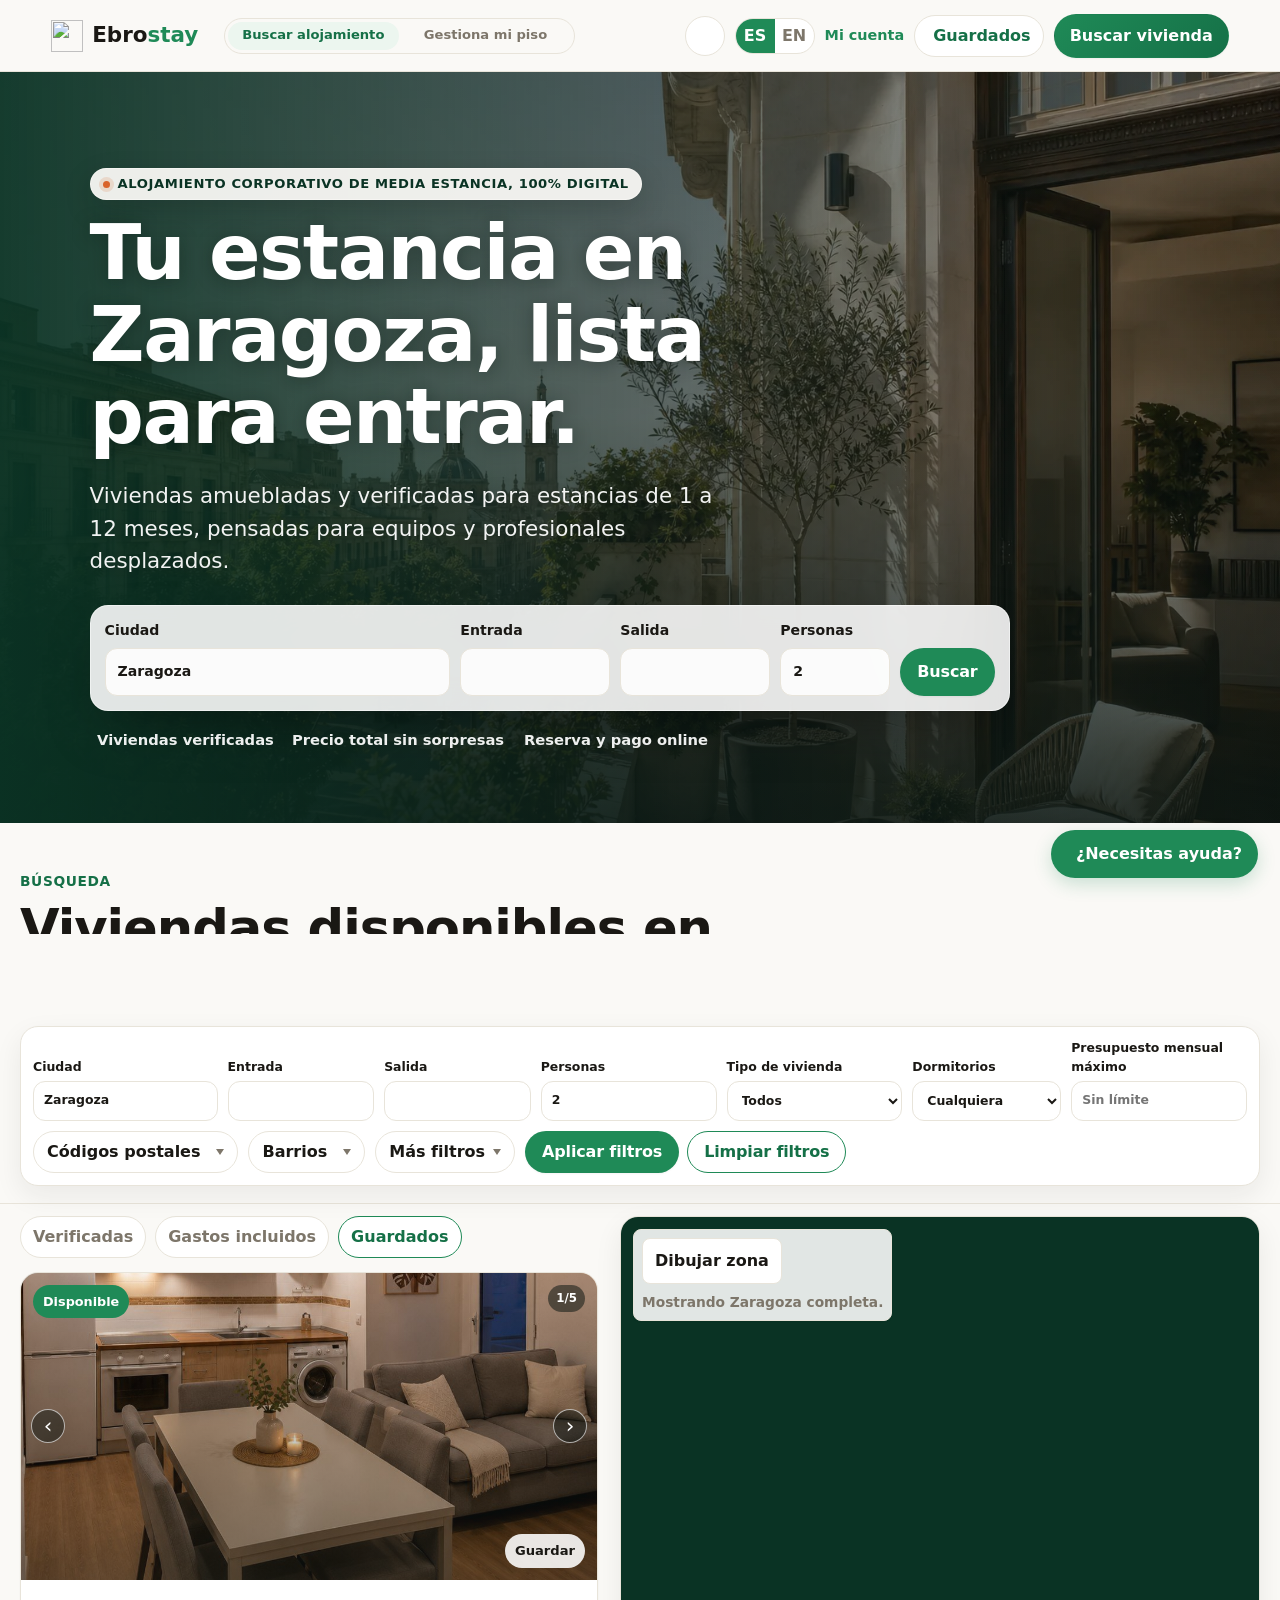
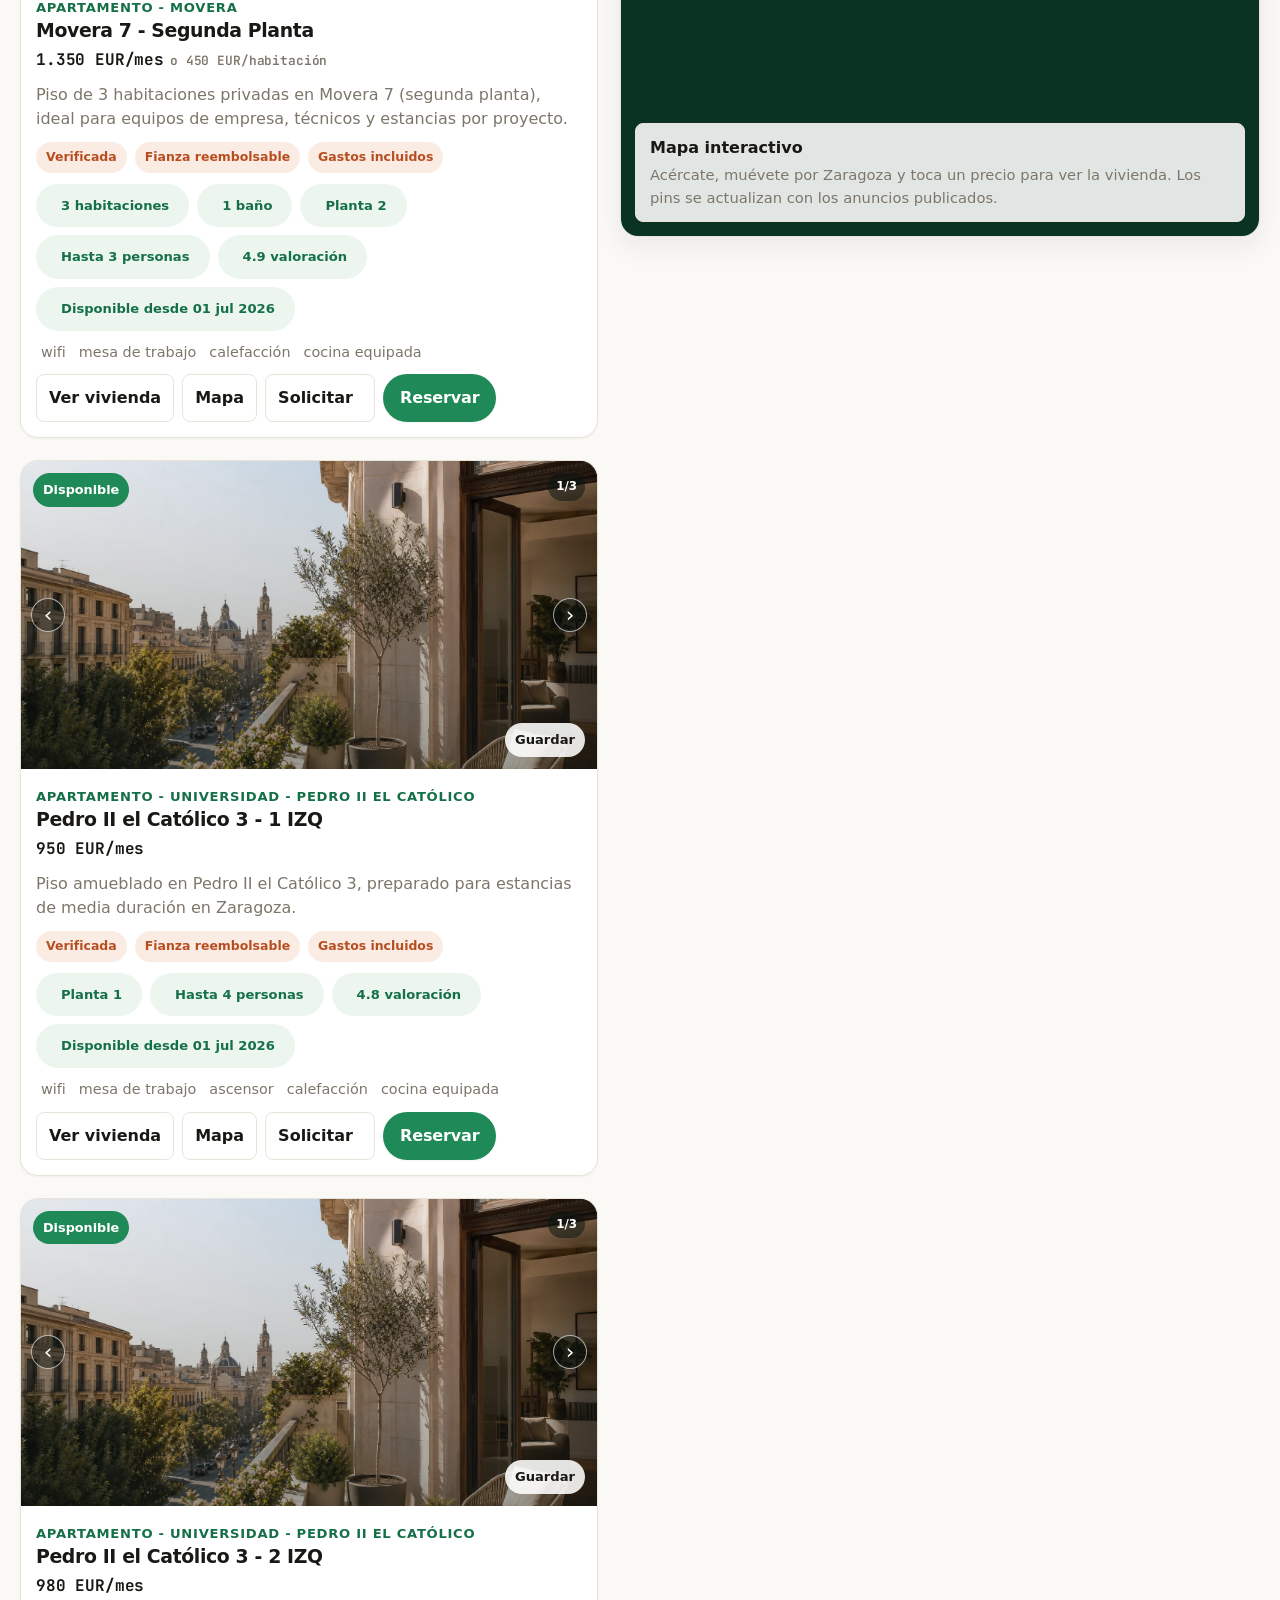
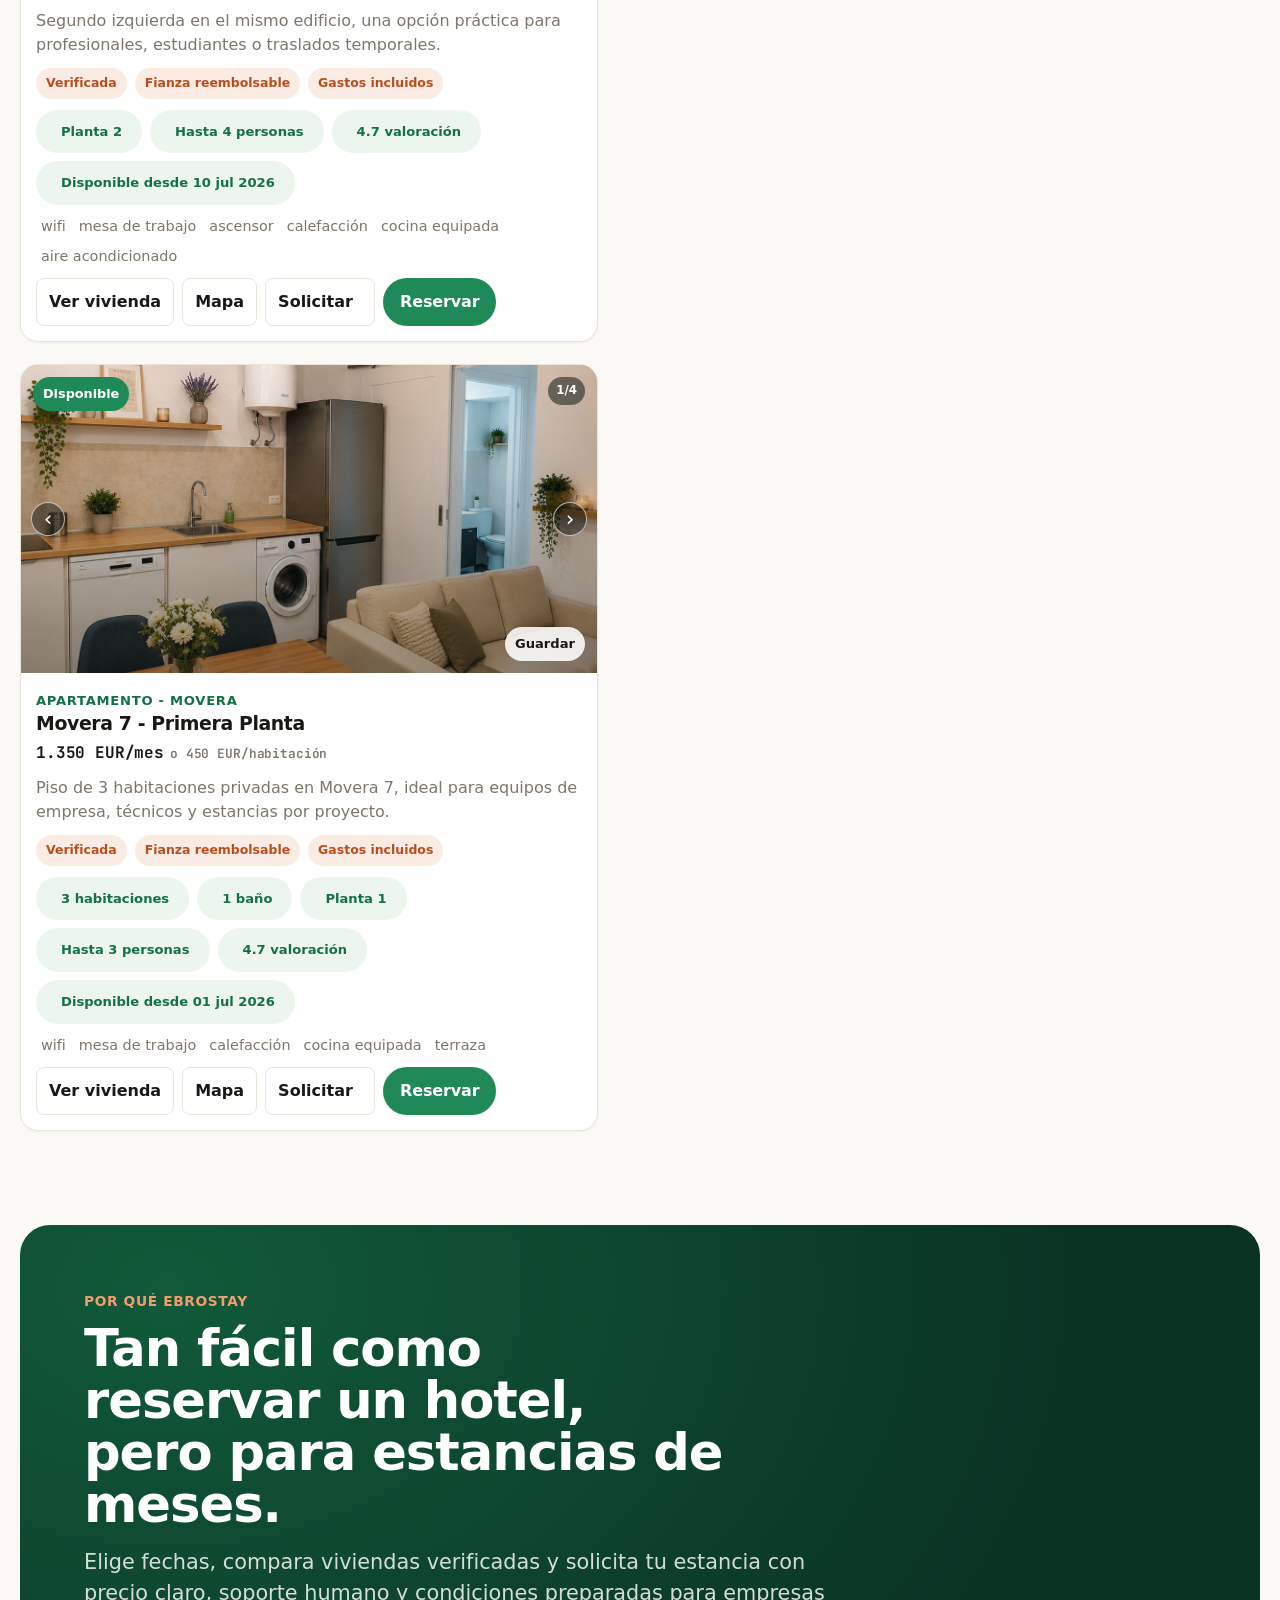
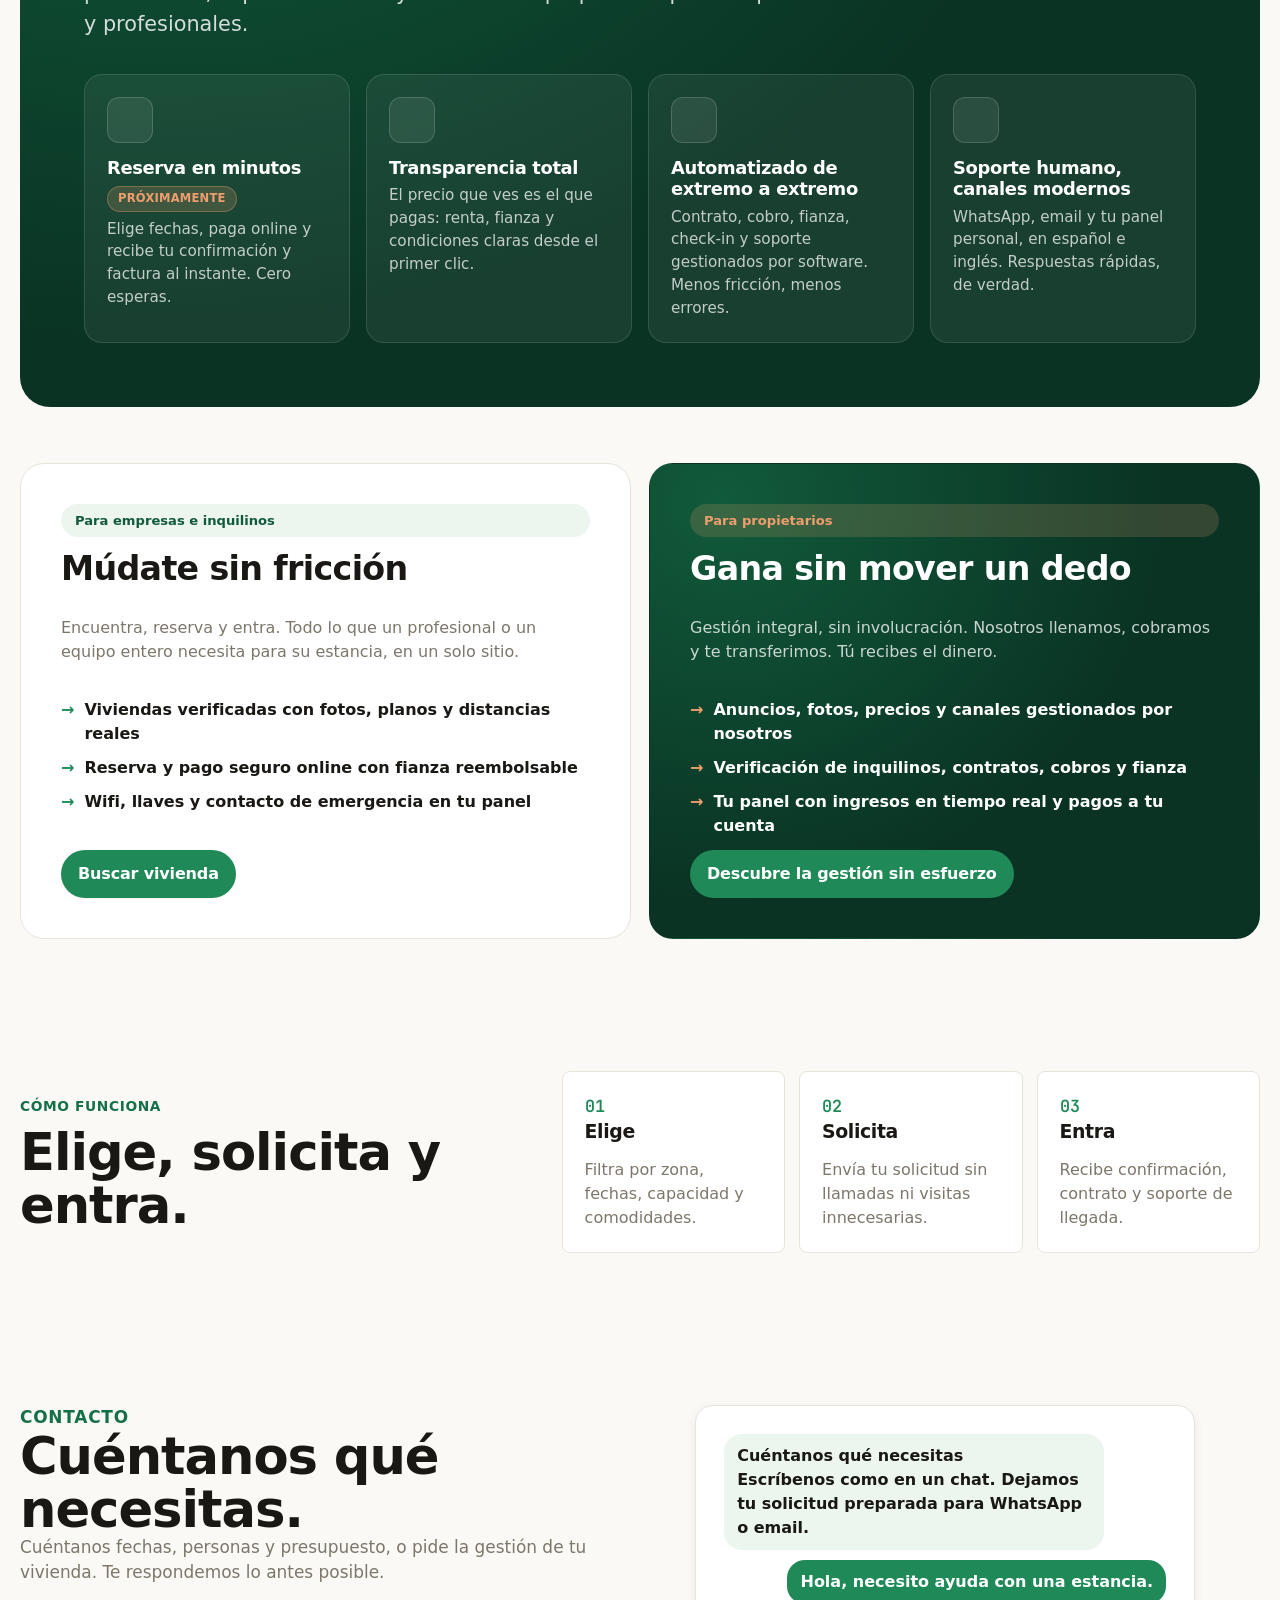
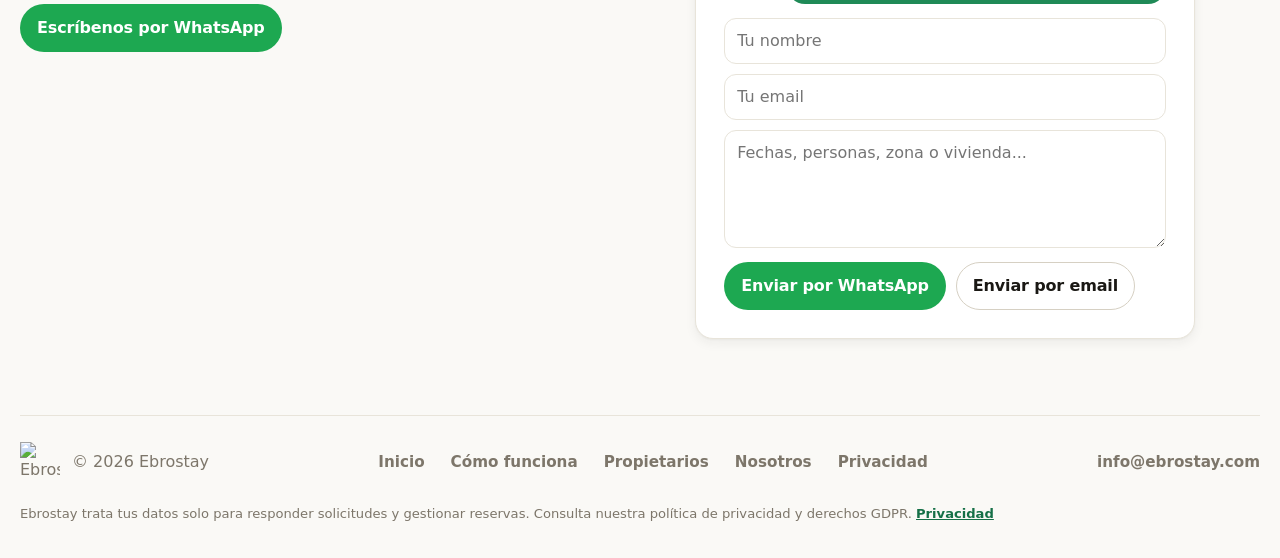
==== commit b39e6d07: "Apply homepage and property UX feedback" ====
--- a/index.html
+++ b/index.html
@@ -48,7 +48,7 @@
     <link rel="preconnect" href="https://fonts.googleapis.com">
     <link rel="preconnect" href="https://fonts.gstatic.com" crossorigin>
     <link href="https://fonts.googleapis.com/css2?family=Bricolage+Grotesque:opsz,wght@12..96,400..700&family=Hanken+Grotesque:wght@400;500;600;700&family=JetBrains+Mono:wght@400;500;600&display=swap" rel="stylesheet">
-    <link rel="stylesheet" href="styles.css?v=airbnb-map-1">
+    <link rel="stylesheet" href="styles.css?v=airbnb-map-2">
     <script defer src="https://cloud.umami.is/script.js" data-website-id="bbc35688-d574-4fed-af9b-a03f37ed9429"></script>
       <script>(function(){try{if(localStorage.getItem("ebrostay-theme")==="dark"){document.documentElement.setAttribute("data-theme","dark");}}catch(e){}})();</script>
   </head>
@@ -670,12 +670,12 @@
     <script src="https://cdn.jsdelivr.net/npm/flatpickr@4.6.13/dist/l10n/es.js"></script>
     <script src="https://cdn.jsdelivr.net/npm/@supabase/supabase-js@2"></script>
     <script src="supabase-config.js?v=design-6"></script>
-    <script src="data.js?v=airbnb-map-1"></script>
-    <script src="backend.js?v=airbnb-map-1"></script>
+    <script src="data.js?v=airbnb-map-2"></script>
+    <script src="backend.js?v=airbnb-map-2"></script>
     <script src="nav.js?v=design-6"></script>
-    <script src="site.js?v=airbnb-map-1"></script>
+    <script src="site.js?v=airbnb-map-2"></script>
       <script src="https://unpkg.com/lucide@0.453.0/dist/umd/lucide.min.js"></script>
-    <script src="owner-composer.js?v=airbnb-map-1"></script>
-    <script src="enhance.js?v=airbnb-map-1"></script>
+    <script src="owner-composer.js?v=airbnb-map-2"></script>
+    <script src="enhance.js?v=airbnb-map-2"></script>
   </body>
 </html>
--- a/styles.css
+++ b/styles.css
@@ -236,7 +236,7 @@
 .site-header {
   position: sticky;
   top: 0;
-  z-index: 30;
+  z-index: 90;
   display: flex;
   align-items: center;
   justify-content: space-between;
@@ -245,7 +245,7 @@
   min-height: 72px;
   padding: 10px clamp(18px, 4vw, 54px);
   border-bottom: 1px solid var(--line);
-  background: var(--glass-strong);
+  background: var(--paper);
   backdrop-filter: blur(var(--glass-blur));
 }
 
@@ -513,17 +513,32 @@
 .filter-panel {
   position: sticky;
   top: var(--filter-sticky-top, 72px);
-  z-index: 45;
+  z-index: 80;
   grid-area: filters;
   margin-top: -8px;
   padding: 8px 0;
-  background: linear-gradient(180deg, var(--paper) 0%, rgba(250, 249, 246, 0.94) 100%);
+  background: var(--paper);
   backdrop-filter: blur(14px);
+}
+
+.filter-panel::before {
+  content: "";
+  position: absolute;
+  left: 50%;
+  width: 100vw;
+  top: calc(-1 * var(--filter-sticky-top, 72px) - 12px);
+  bottom: -10px;
+  z-index: -1;
+  transform: translateX(-50%);
+  border-bottom: 1px solid var(--line);
+  background: var(--paper);
+  pointer-events: none;
 }
 
 .map-panel {
   position: sticky;
   top: var(--map-sticky-top, 152px);
+  z-index: 1;
   grid-area: map;
   height: calc(100vh - var(--map-sticky-top, 152px) - 18px);
   min-height: 480px;
@@ -531,6 +546,8 @@
 }
 
 .results-column {
+  position: relative;
+  z-index: 0;
   grid-area: results;
   min-width: 0;
 }
@@ -3427,7 +3444,7 @@
 }
 
 /* Header: crisper */
-.site-header { background: var(--glass-strong); }
+.site-header { background: var(--paper); }
 .nav-links a:hover { color: var(--green-700); }
 
 /* Hero: punchier headline, refined search card */
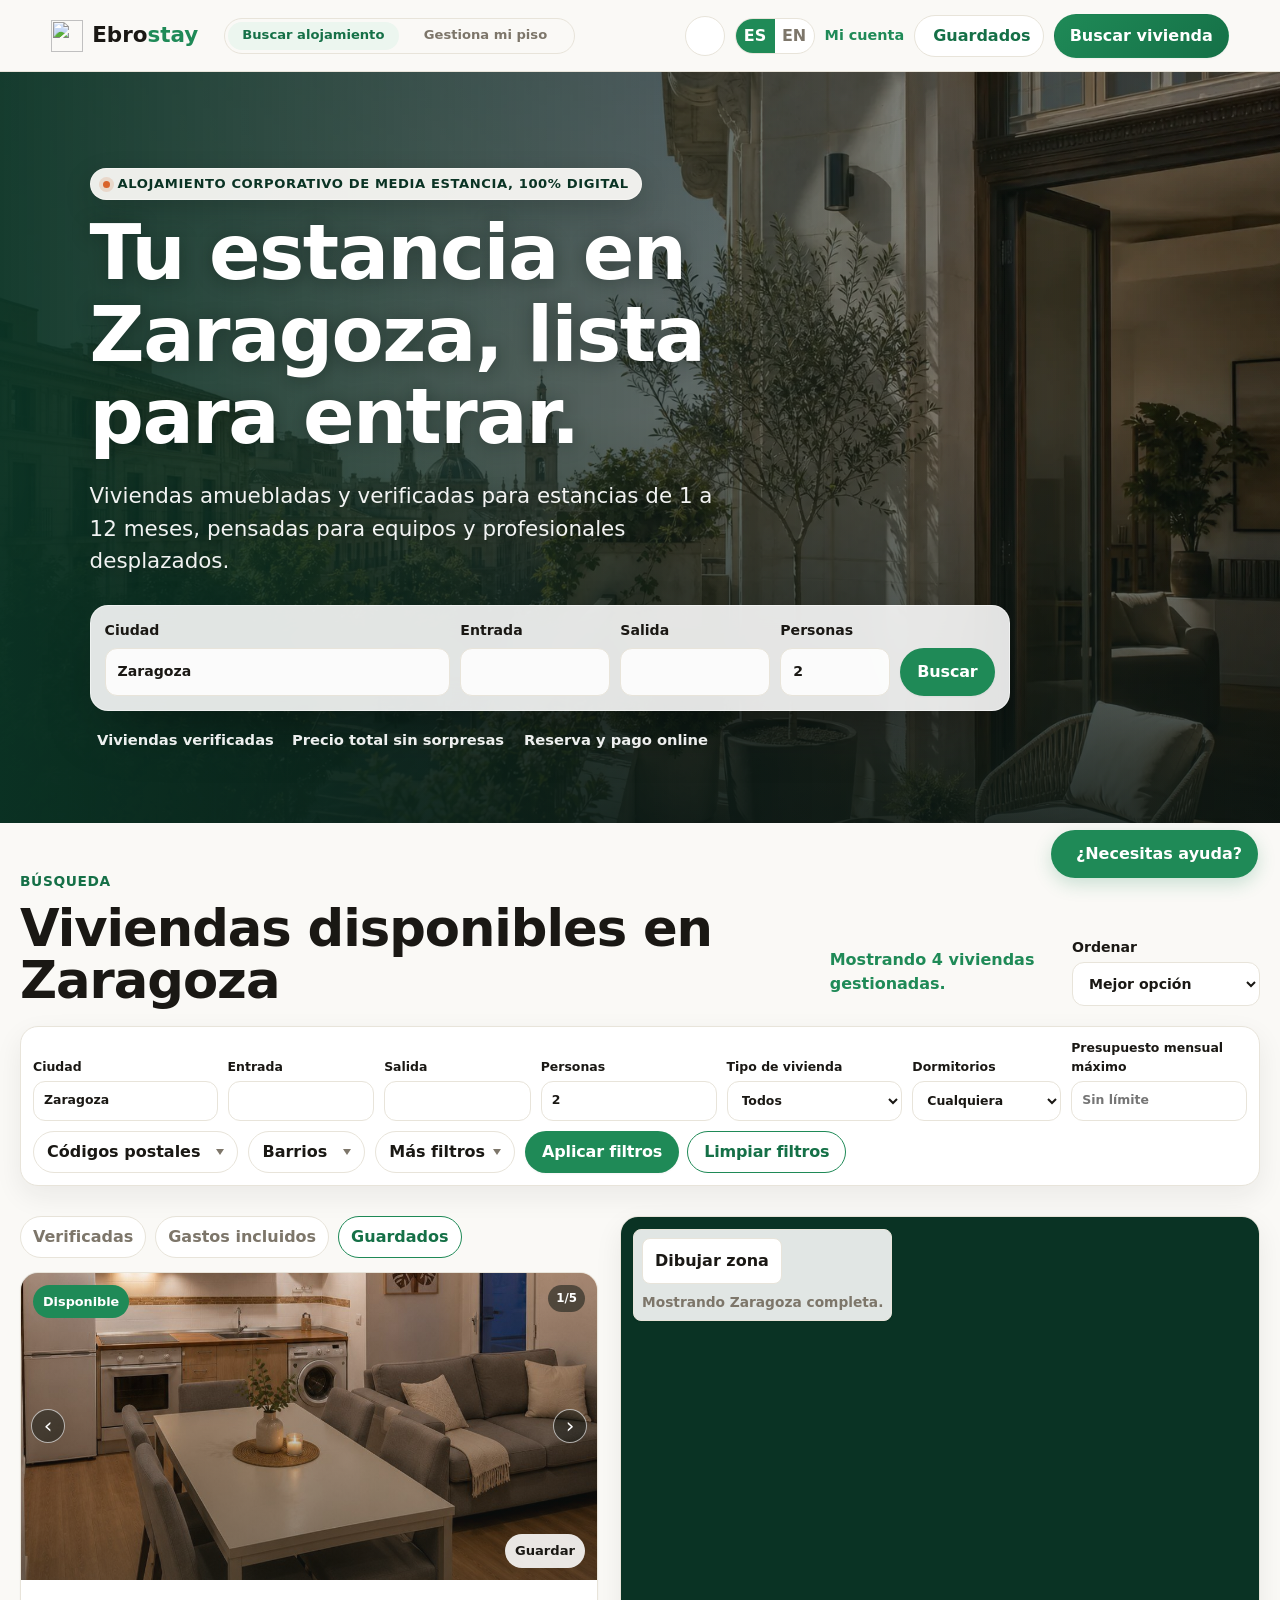
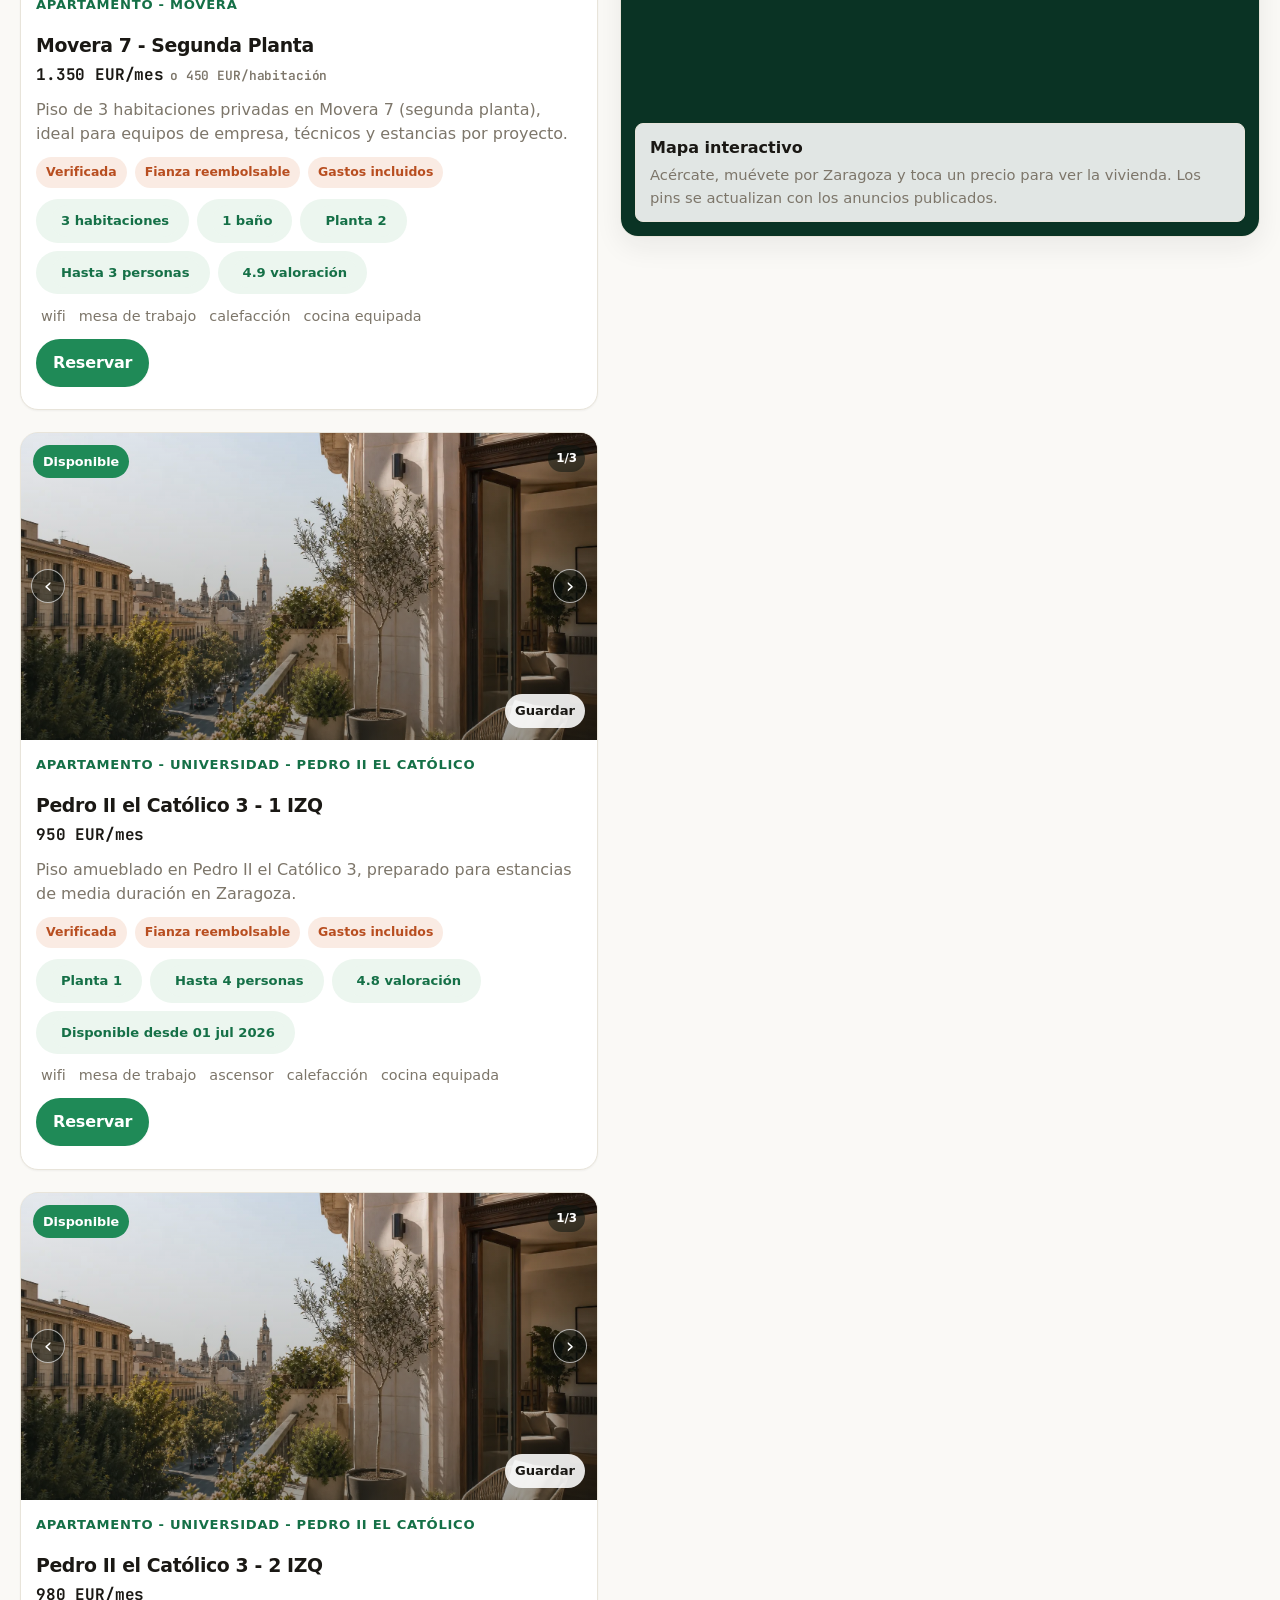
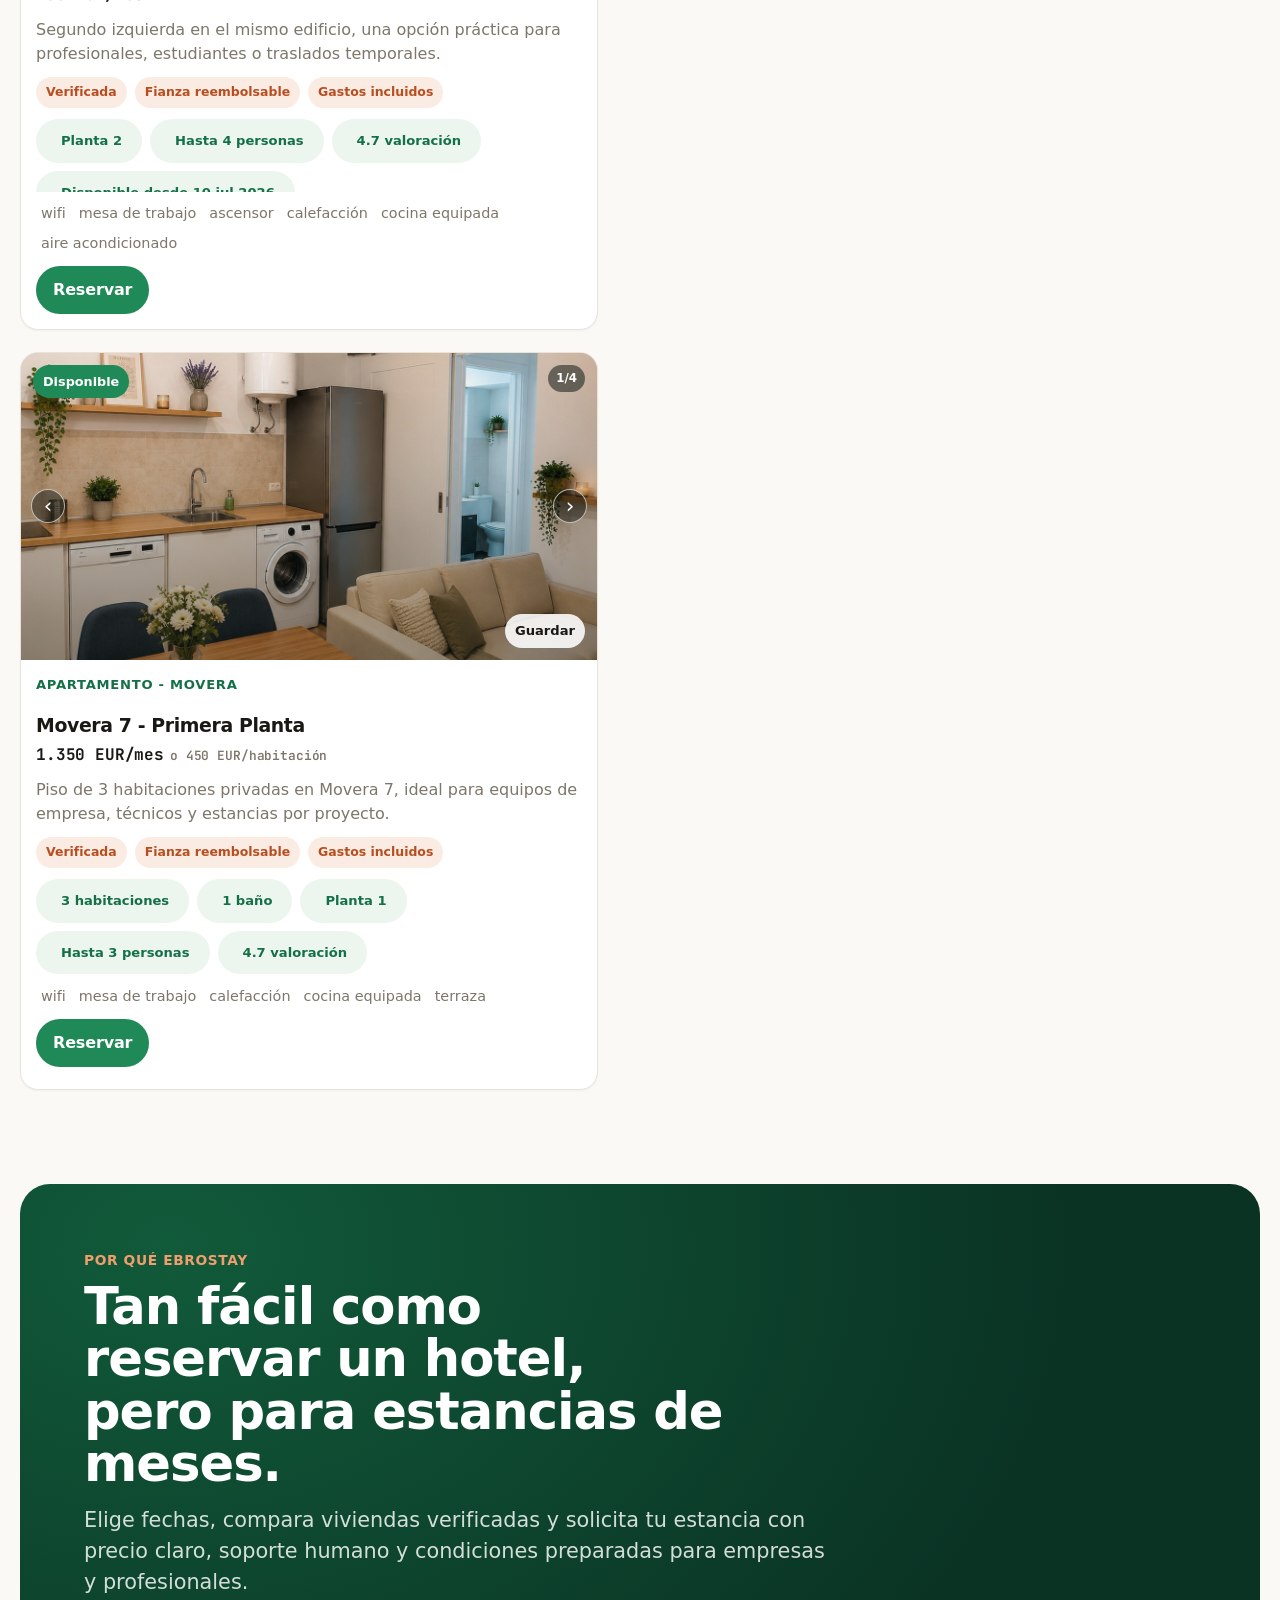
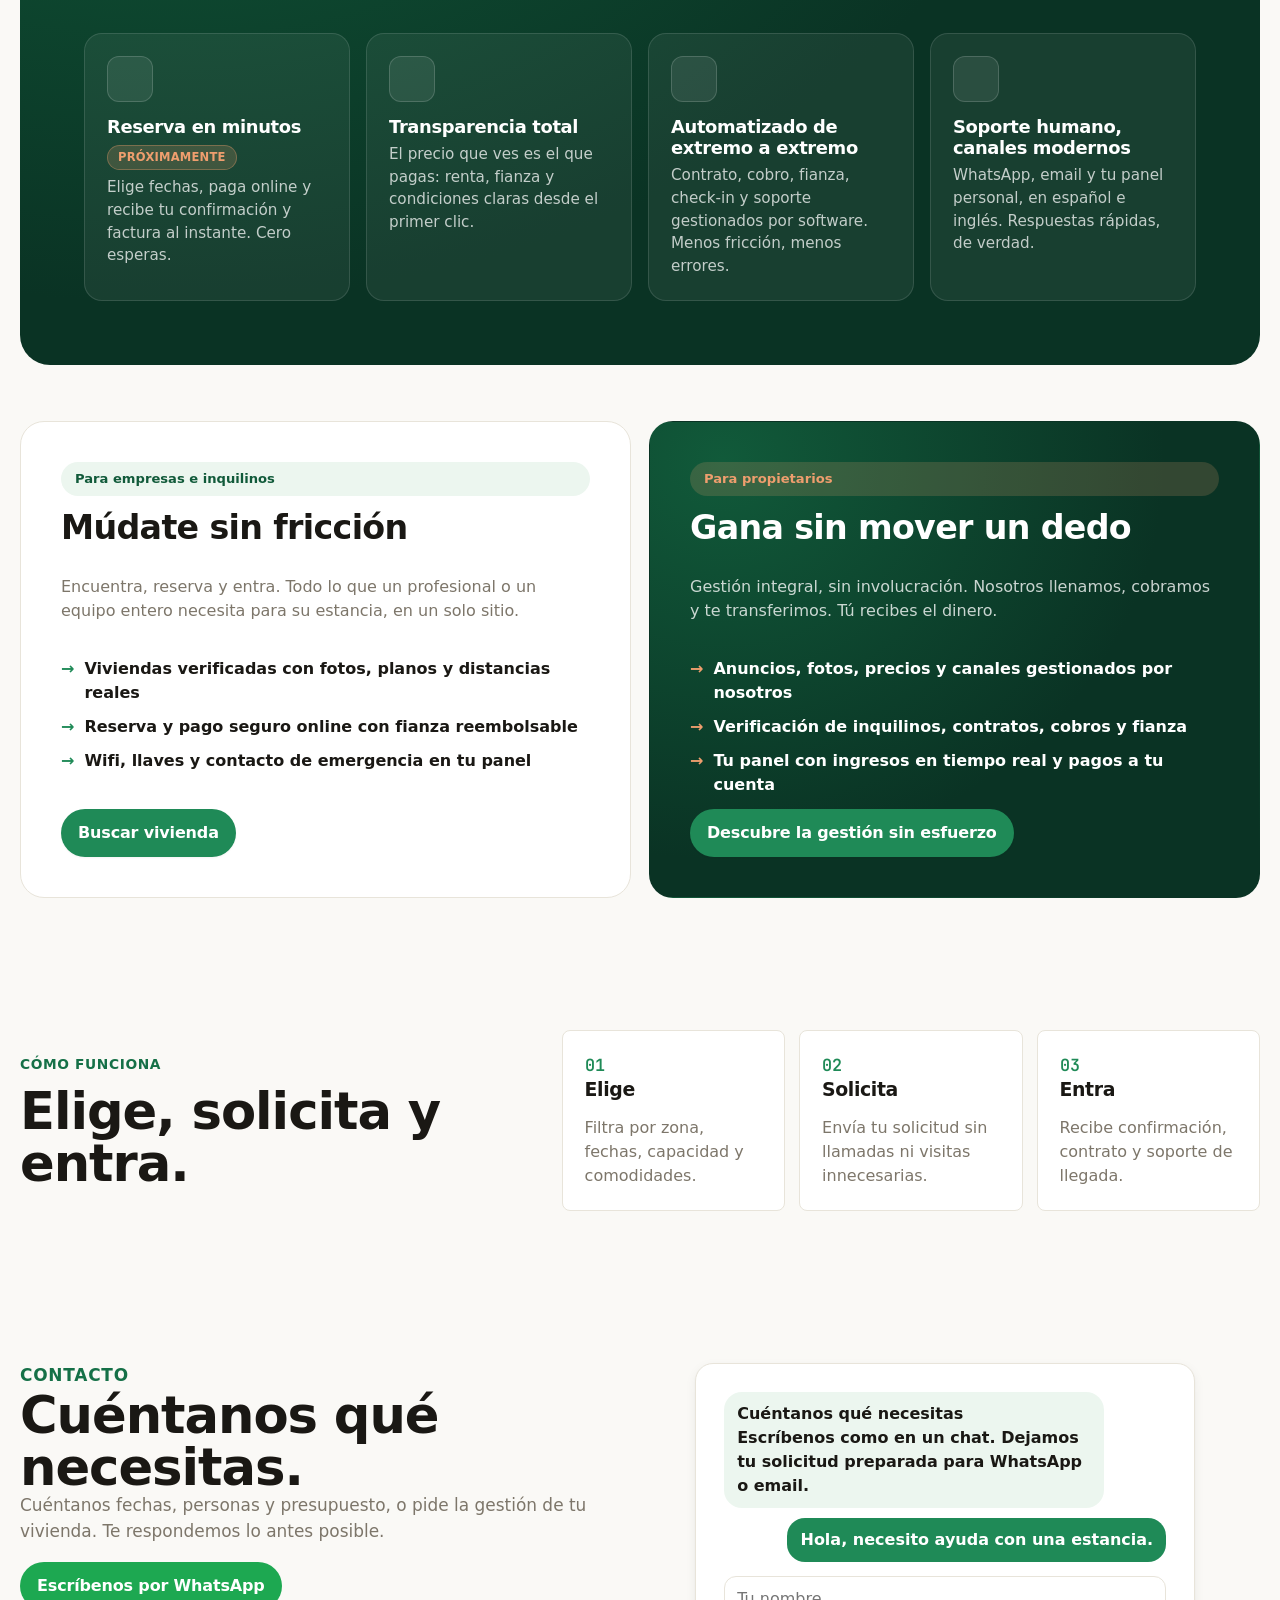
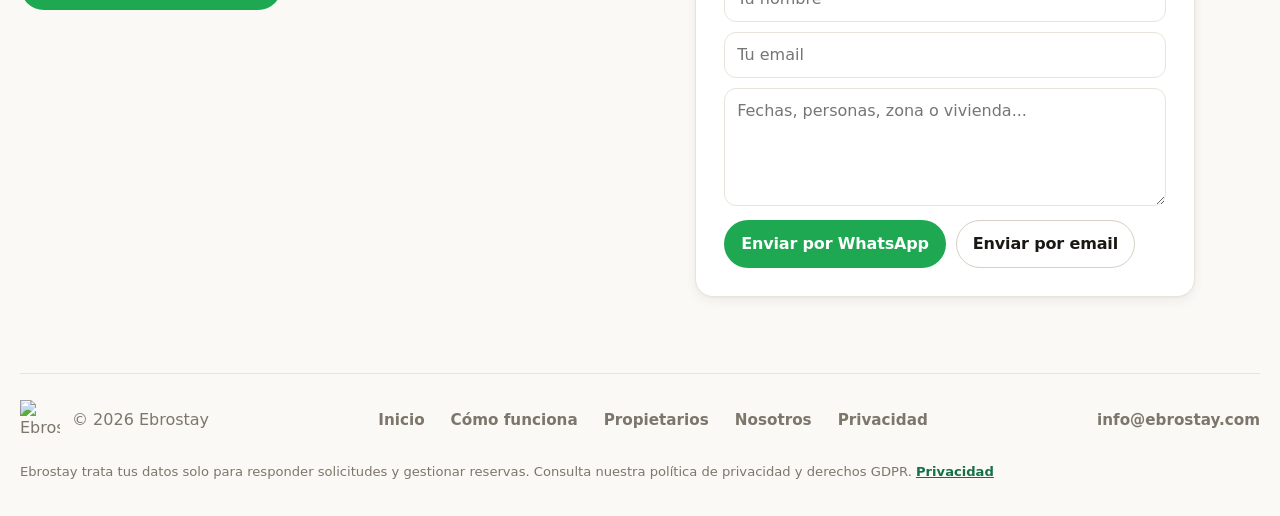
==== commit 433be52f: "Apply homepage and property UX feedback" ====
--- a/index.html
+++ b/index.html
@@ -48,7 +48,7 @@
     <link rel="preconnect" href="https://fonts.googleapis.com">
     <link rel="preconnect" href="https://fonts.gstatic.com" crossorigin>
     <link href="https://fonts.googleapis.com/css2?family=Bricolage+Grotesque:opsz,wght@12..96,400..700&family=Hanken+Grotesque:wght@400;500;600;700&family=JetBrains+Mono:wght@400;500;600&display=swap" rel="stylesheet">
-    <link rel="stylesheet" href="styles.css?v=airbnb-map-2">
+    <link rel="stylesheet" href="styles.css?v=airbnb-map-4">
     <script defer src="https://cloud.umami.is/script.js" data-website-id="bbc35688-d574-4fed-af9b-a03f37ed9429"></script>
       <script>(function(){try{if(localStorage.getItem("ebrostay-theme")==="dark"){document.documentElement.setAttribute("data-theme","dark");}}catch(e){}})();</script>
   </head>
@@ -670,12 +670,12 @@
     <script src="https://cdn.jsdelivr.net/npm/flatpickr@4.6.13/dist/l10n/es.js"></script>
     <script src="https://cdn.jsdelivr.net/npm/@supabase/supabase-js@2"></script>
     <script src="supabase-config.js?v=design-6"></script>
-    <script src="data.js?v=airbnb-map-2"></script>
-    <script src="backend.js?v=airbnb-map-2"></script>
+    <script src="data.js?v=airbnb-map-4"></script>
+    <script src="backend.js?v=airbnb-map-4"></script>
     <script src="nav.js?v=design-6"></script>
-    <script src="site.js?v=airbnb-map-2"></script>
+    <script src="site.js?v=airbnb-map-4"></script>
       <script src="https://unpkg.com/lucide@0.453.0/dist/umd/lucide.min.js"></script>
-    <script src="owner-composer.js?v=airbnb-map-2"></script>
-    <script src="enhance.js?v=airbnb-map-2"></script>
+    <script src="owner-composer.js?v=airbnb-map-4"></script>
+    <script src="enhance.js?v=airbnb-map-4"></script>
   </body>
 </html>
--- a/styles.css
+++ b/styles.css
@@ -451,6 +451,7 @@
 
 .marketplace {
   padding: 46px 0 76px;
+  scroll-margin-top: calc(var(--filter-sticky-top, 72px) + 22px);
 }
 
 .marketplace-toolbar {
@@ -521,20 +522,6 @@
   backdrop-filter: blur(14px);
 }
 
-.filter-panel::before {
-  content: "";
-  position: absolute;
-  left: 50%;
-  width: 100vw;
-  top: calc(-1 * var(--filter-sticky-top, 72px) - 12px);
-  bottom: -10px;
-  z-index: -1;
-  transform: translateX(-50%);
-  border-bottom: 1px solid var(--line);
-  background: var(--paper);
-  pointer-events: none;
-}
-
 .map-panel {
   position: sticky;
   top: var(--map-sticky-top, 152px);
@@ -793,6 +780,9 @@
 .property-card {
   display: grid;
   grid-template-columns: minmax(0, 1fr);
+  grid-template-rows: auto minmax(0, 1fr);
+  height: clamp(720px, 82vh, 780px);
+  min-height: 0;
   overflow: hidden;
   border: 1px solid var(--line);
   border-radius: var(--radius-sm);
@@ -938,7 +928,10 @@
 
 .property-body {
   display: grid;
+  align-content: start;
   gap: 11px;
+  min-height: 0;
+  overflow: hidden;
   padding: 15px;
 }
 
@@ -975,6 +968,11 @@
 
 .property-body p {
   margin: 0;
+  min-height: 3em;
+  display: -webkit-box;
+  overflow: hidden;
+  -webkit-box-orient: vertical;
+  -webkit-line-clamp: 2;
 }
 
 .property-badges,
@@ -984,6 +982,30 @@
   display: flex;
   flex-wrap: wrap;
   gap: 8px;
+}
+
+.property-badges,
+.property-meta,
+.amenity-list,
+.property-actions {
+  overflow: hidden;
+}
+
+.property-badges {
+  max-height: 72px;
+}
+
+.property-meta {
+  max-height: 96px;
+}
+
+.amenity-list {
+  max-height: 54px;
+}
+
+.property-actions {
+  align-self: end;
+  max-height: 112px;
 }
 
 .property-badges span {
@@ -1071,6 +1093,10 @@
   width: 100%;
   height: 100%;
   z-index: 0;
+}
+
+.listings-map .leaflet-control-zoom {
+  z-index: 520;
 }
 
 .map-price-pin-wrap {
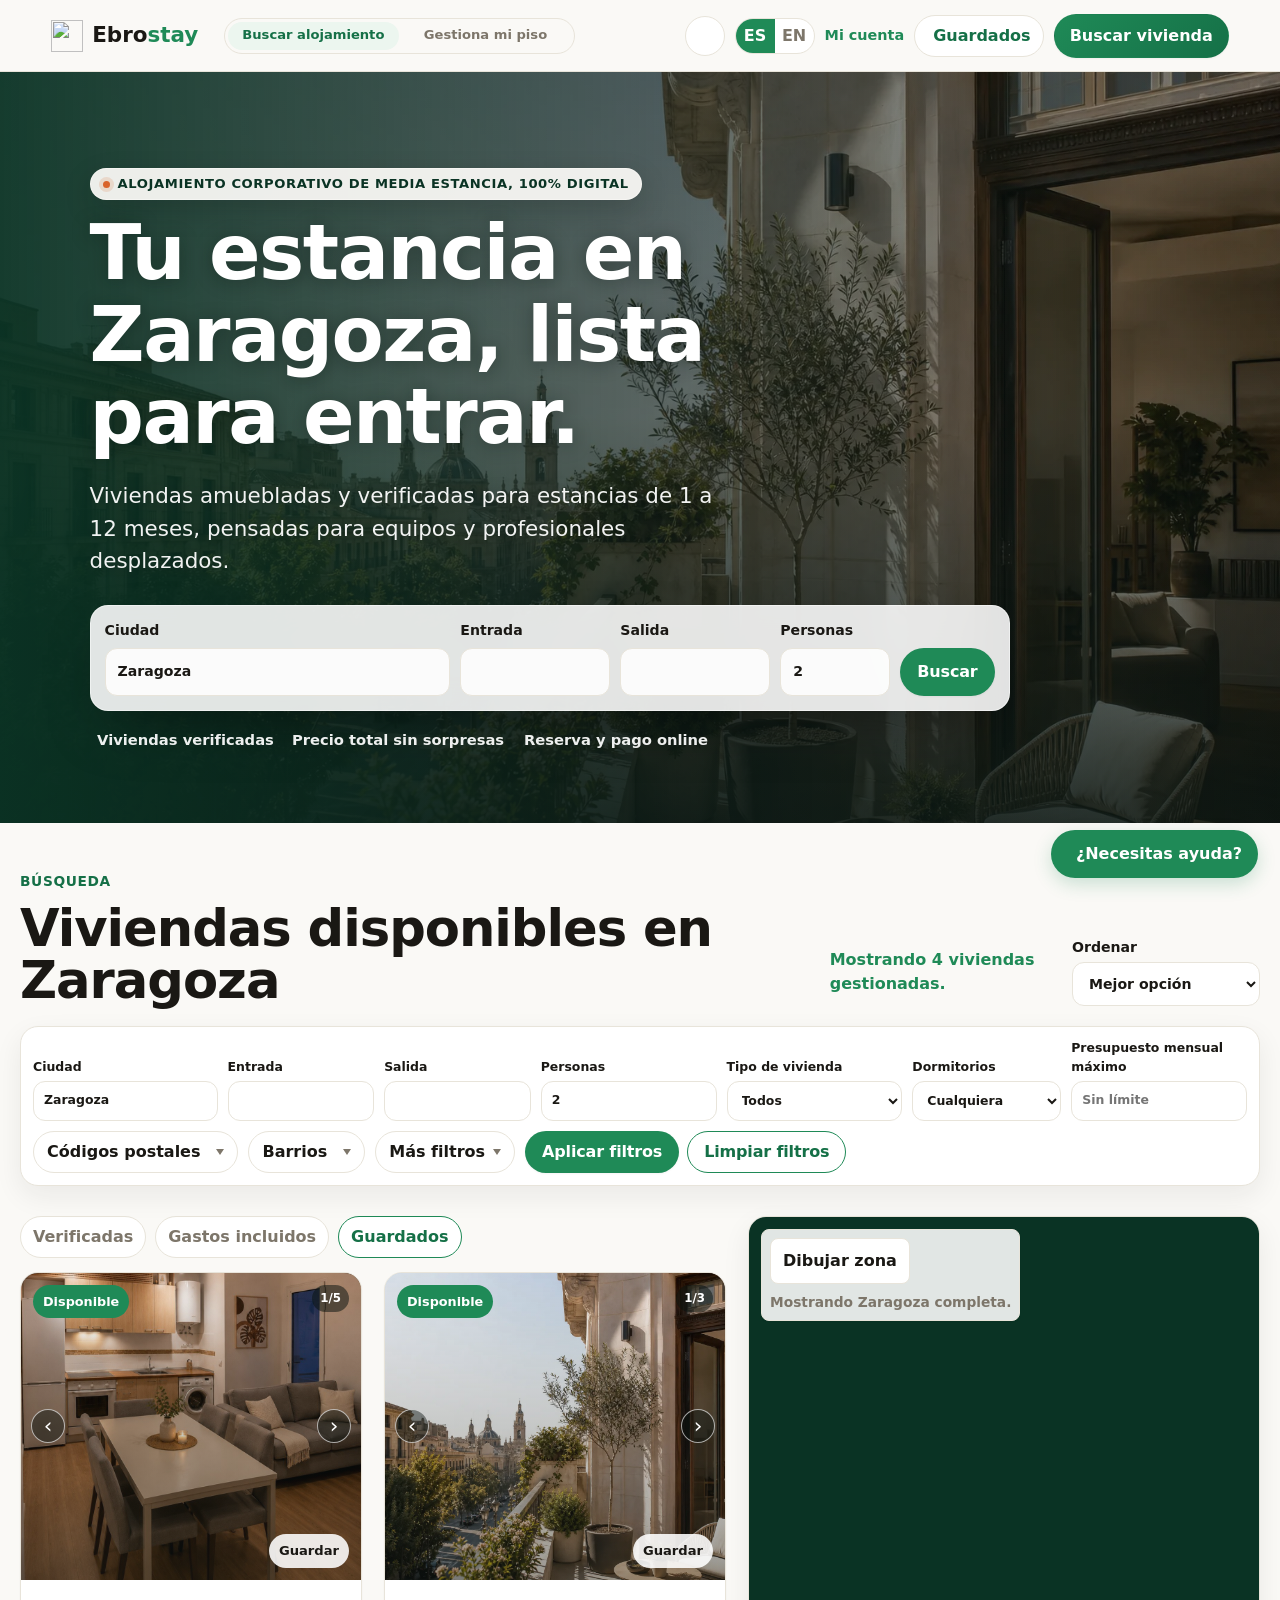
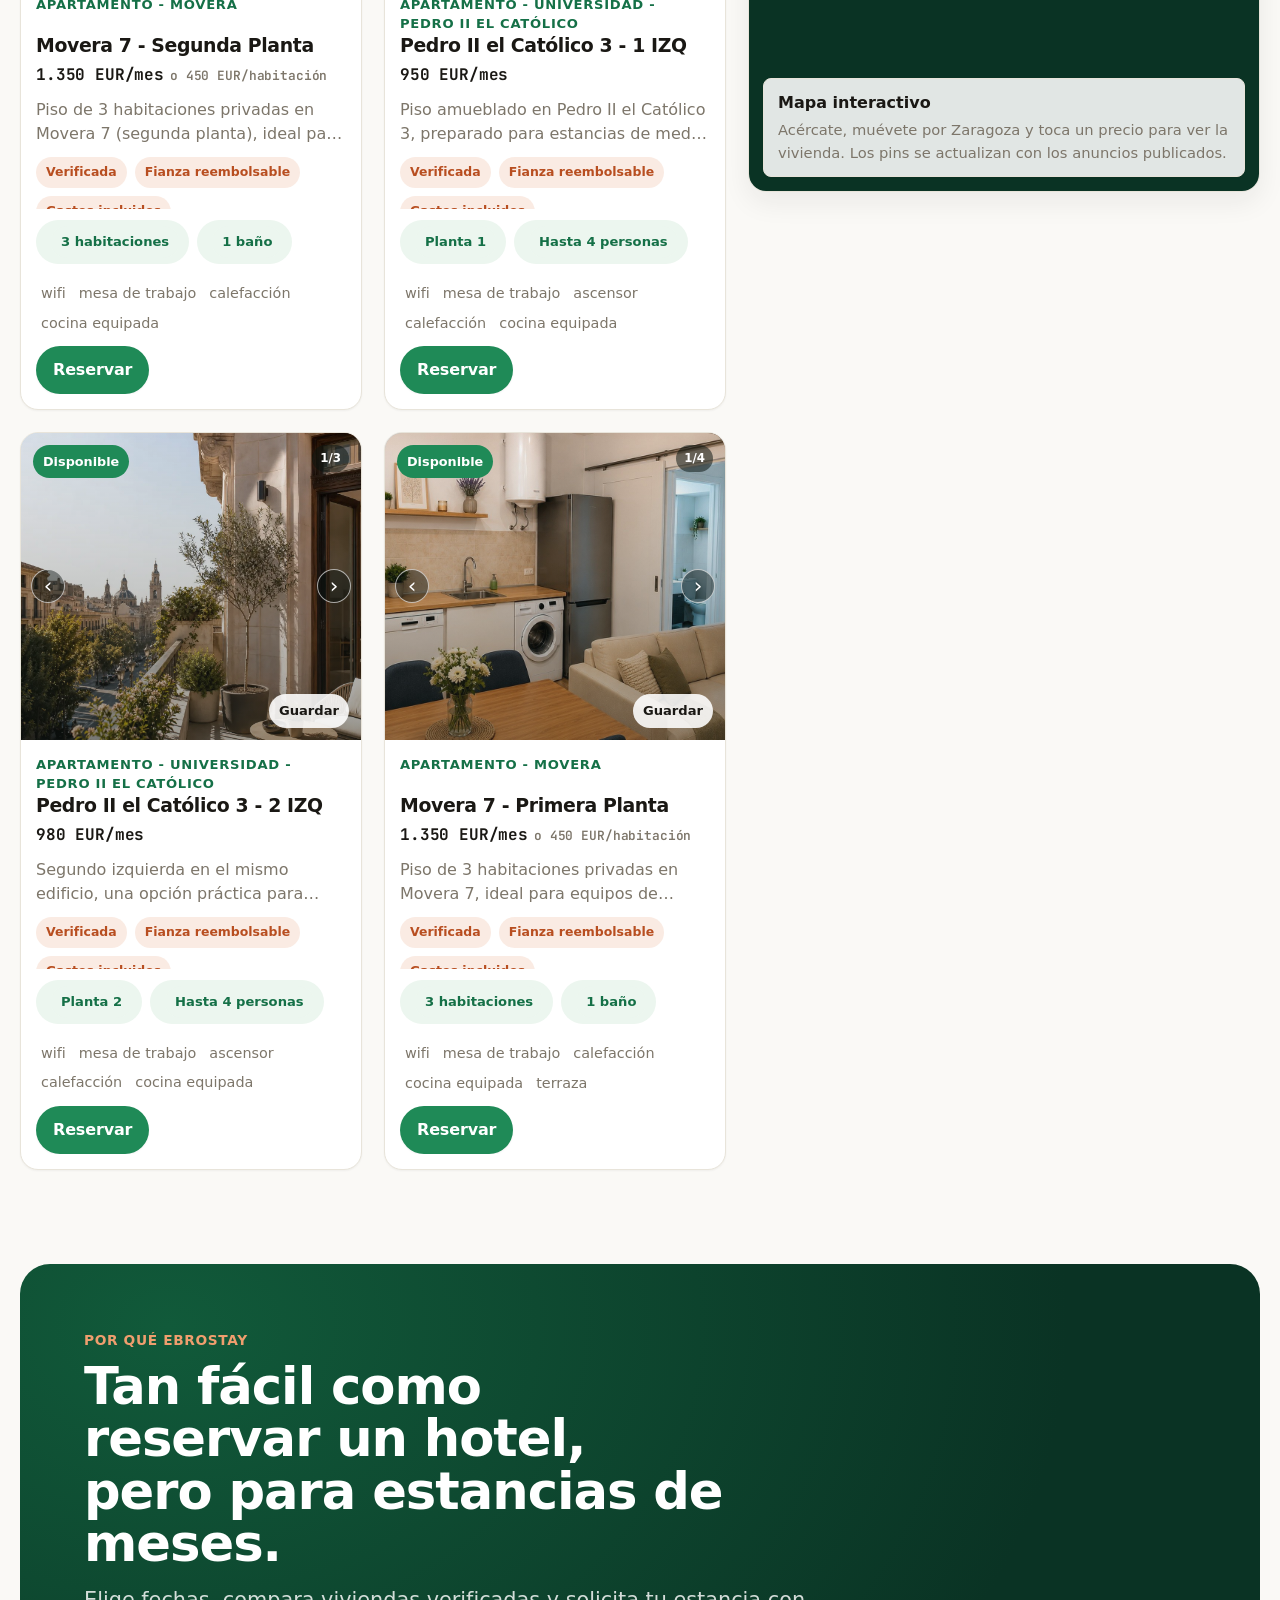
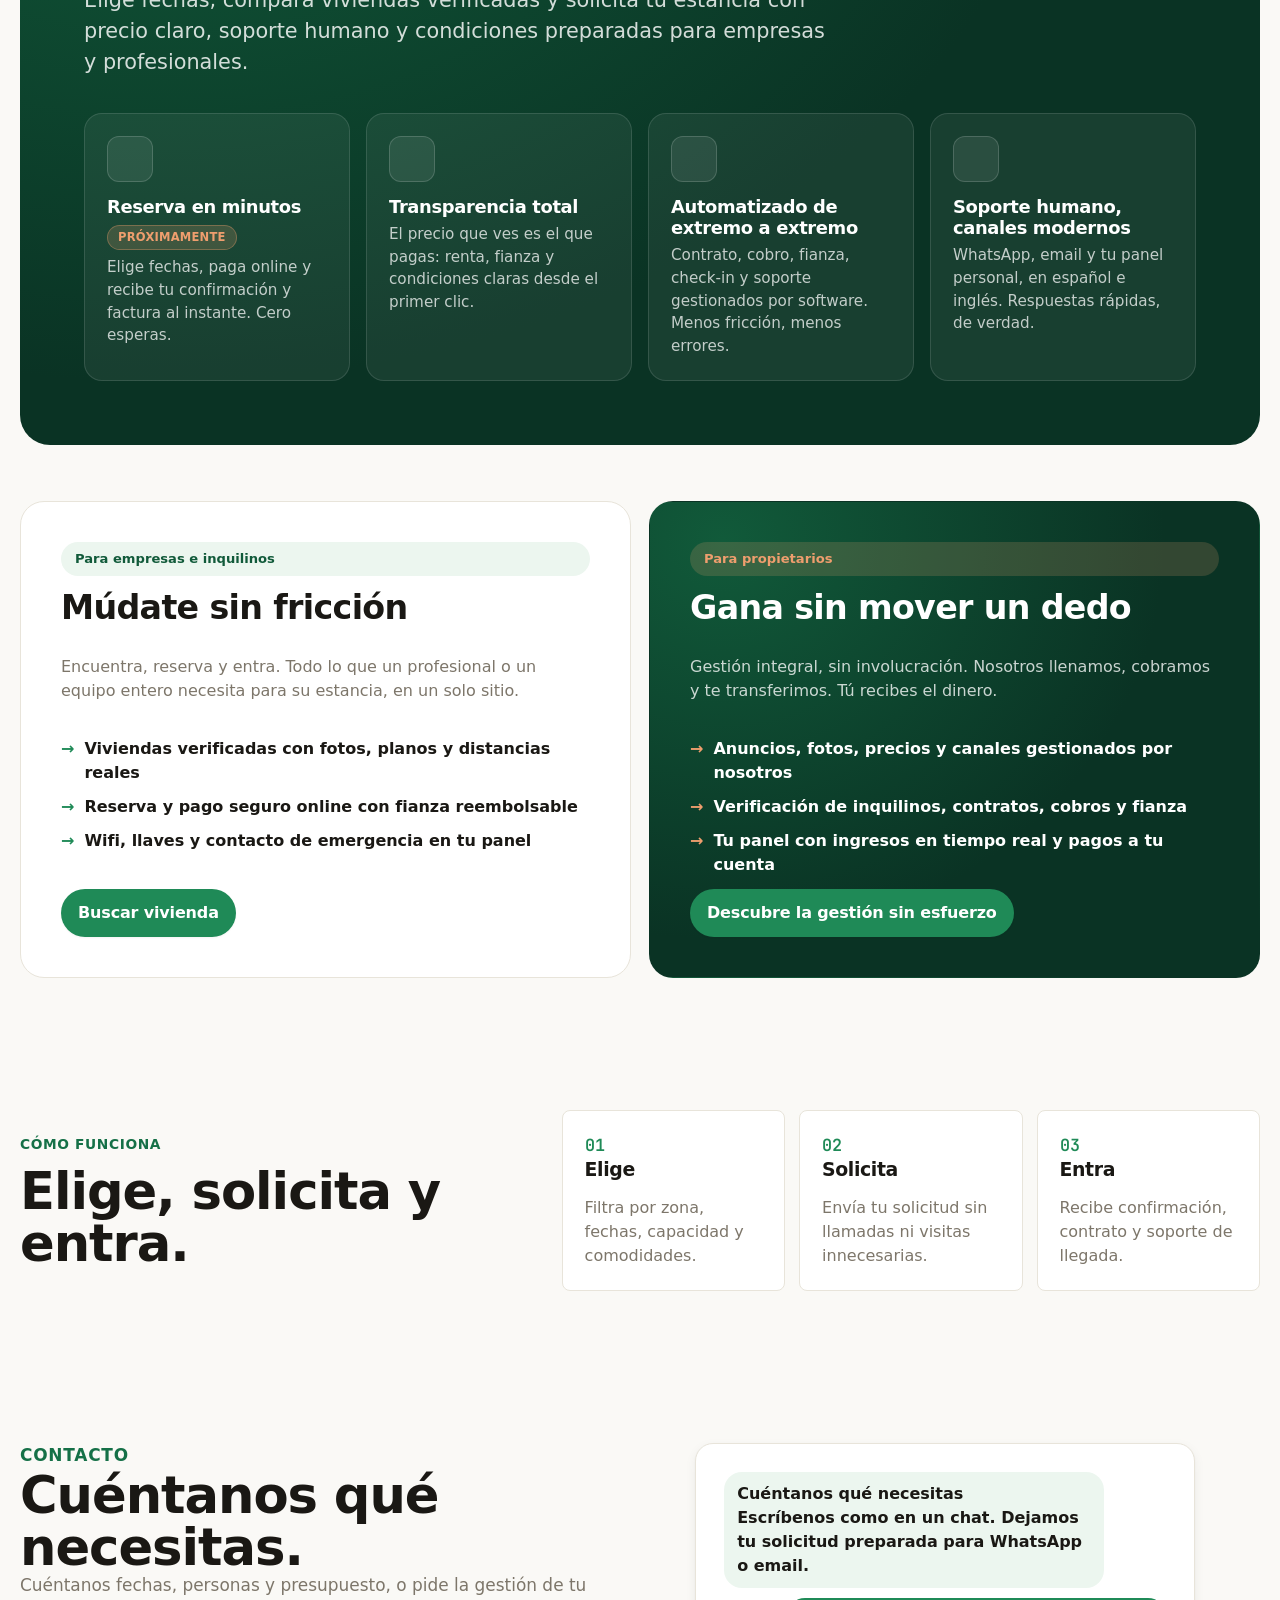
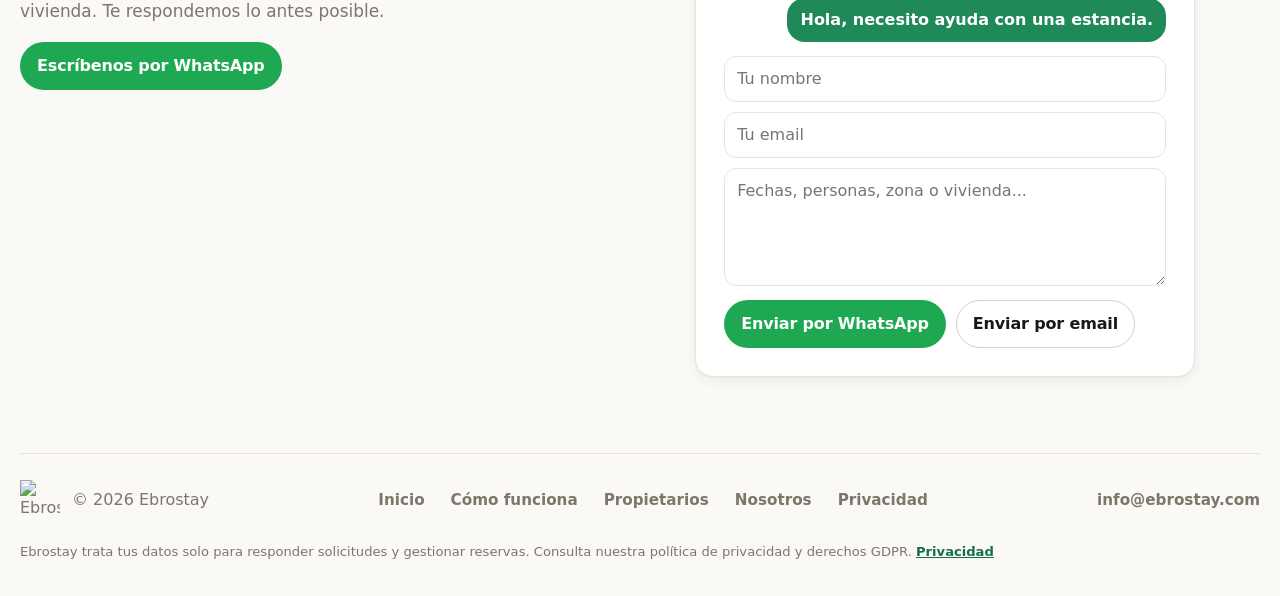
==== commit 8c390387: "Apply homepage and property UX feedback" ====
--- a/index.html
+++ b/index.html
@@ -48,7 +48,7 @@
     <link rel="preconnect" href="https://fonts.googleapis.com">
     <link rel="preconnect" href="https://fonts.gstatic.com" crossorigin>
     <link href="https://fonts.googleapis.com/css2?family=Bricolage+Grotesque:opsz,wght@12..96,400..700&family=Hanken+Grotesque:wght@400;500;600;700&family=JetBrains+Mono:wght@400;500;600&display=swap" rel="stylesheet">
-    <link rel="stylesheet" href="styles.css?v=airbnb-map-4">
+    <link rel="stylesheet" href="styles.css?v=airbnb-map-5">
     <script defer src="https://cloud.umami.is/script.js" data-website-id="bbc35688-d574-4fed-af9b-a03f37ed9429"></script>
       <script>(function(){try{if(localStorage.getItem("ebrostay-theme")==="dark"){document.documentElement.setAttribute("data-theme","dark");}}catch(e){}})();</script>
   </head>
@@ -670,12 +670,12 @@
     <script src="https://cdn.jsdelivr.net/npm/flatpickr@4.6.13/dist/l10n/es.js"></script>
     <script src="https://cdn.jsdelivr.net/npm/@supabase/supabase-js@2"></script>
     <script src="supabase-config.js?v=design-6"></script>
-    <script src="data.js?v=airbnb-map-4"></script>
-    <script src="backend.js?v=airbnb-map-4"></script>
+    <script src="data.js?v=airbnb-map-5"></script>
+    <script src="backend.js?v=airbnb-map-5"></script>
     <script src="nav.js?v=design-6"></script>
-    <script src="site.js?v=airbnb-map-4"></script>
+    <script src="site.js?v=airbnb-map-5"></script>
       <script src="https://unpkg.com/lucide@0.453.0/dist/umd/lucide.min.js"></script>
-    <script src="owner-composer.js?v=airbnb-map-4"></script>
-    <script src="enhance.js?v=airbnb-map-4"></script>
+    <script src="owner-composer.js?v=airbnb-map-5"></script>
+    <script src="enhance.js?v=airbnb-map-5"></script>
   </body>
 </html>
--- a/styles.css
+++ b/styles.css
@@ -503,7 +503,7 @@
 
 .marketplace-layout {
   display: grid;
-  grid-template-columns: minmax(0, 1fr) minmax(480px, 50vw);
+  grid-template-columns: minmax(0, 1fr) minmax(384px, 40vw);
   grid-template-areas:
     "filters filters"
     "results map";
@@ -527,8 +527,8 @@
   top: var(--map-sticky-top, 152px);
   z-index: 1;
   grid-area: map;
-  height: calc(100vh - var(--map-sticky-top, 152px) - 18px);
-  min-height: 480px;
+  height: clamp(384px, 64vh, calc(100vh - var(--map-sticky-top, 152px) - 18px));
+  min-height: 384px;
   min-width: 0;
 }
 
@@ -2706,11 +2706,11 @@
 
 @media (max-width: 1080px) {
   .marketplace-layout {
-    grid-template-columns: minmax(0, 1fr) minmax(430px, 48vw);
+    grid-template-columns: minmax(0, 1fr) minmax(344px, 38vw);
   }
 
   .map-panel {
-    min-height: 500px;
+    min-height: 400px;
   }
 
   .property-list {
@@ -2805,8 +2805,8 @@
   }
 
   .google-map-wrap {
-    height: 430px;
-    min-height: 430px;
+    height: 344px;
+    min-height: 344px;
   }
 
   .detail-aside {
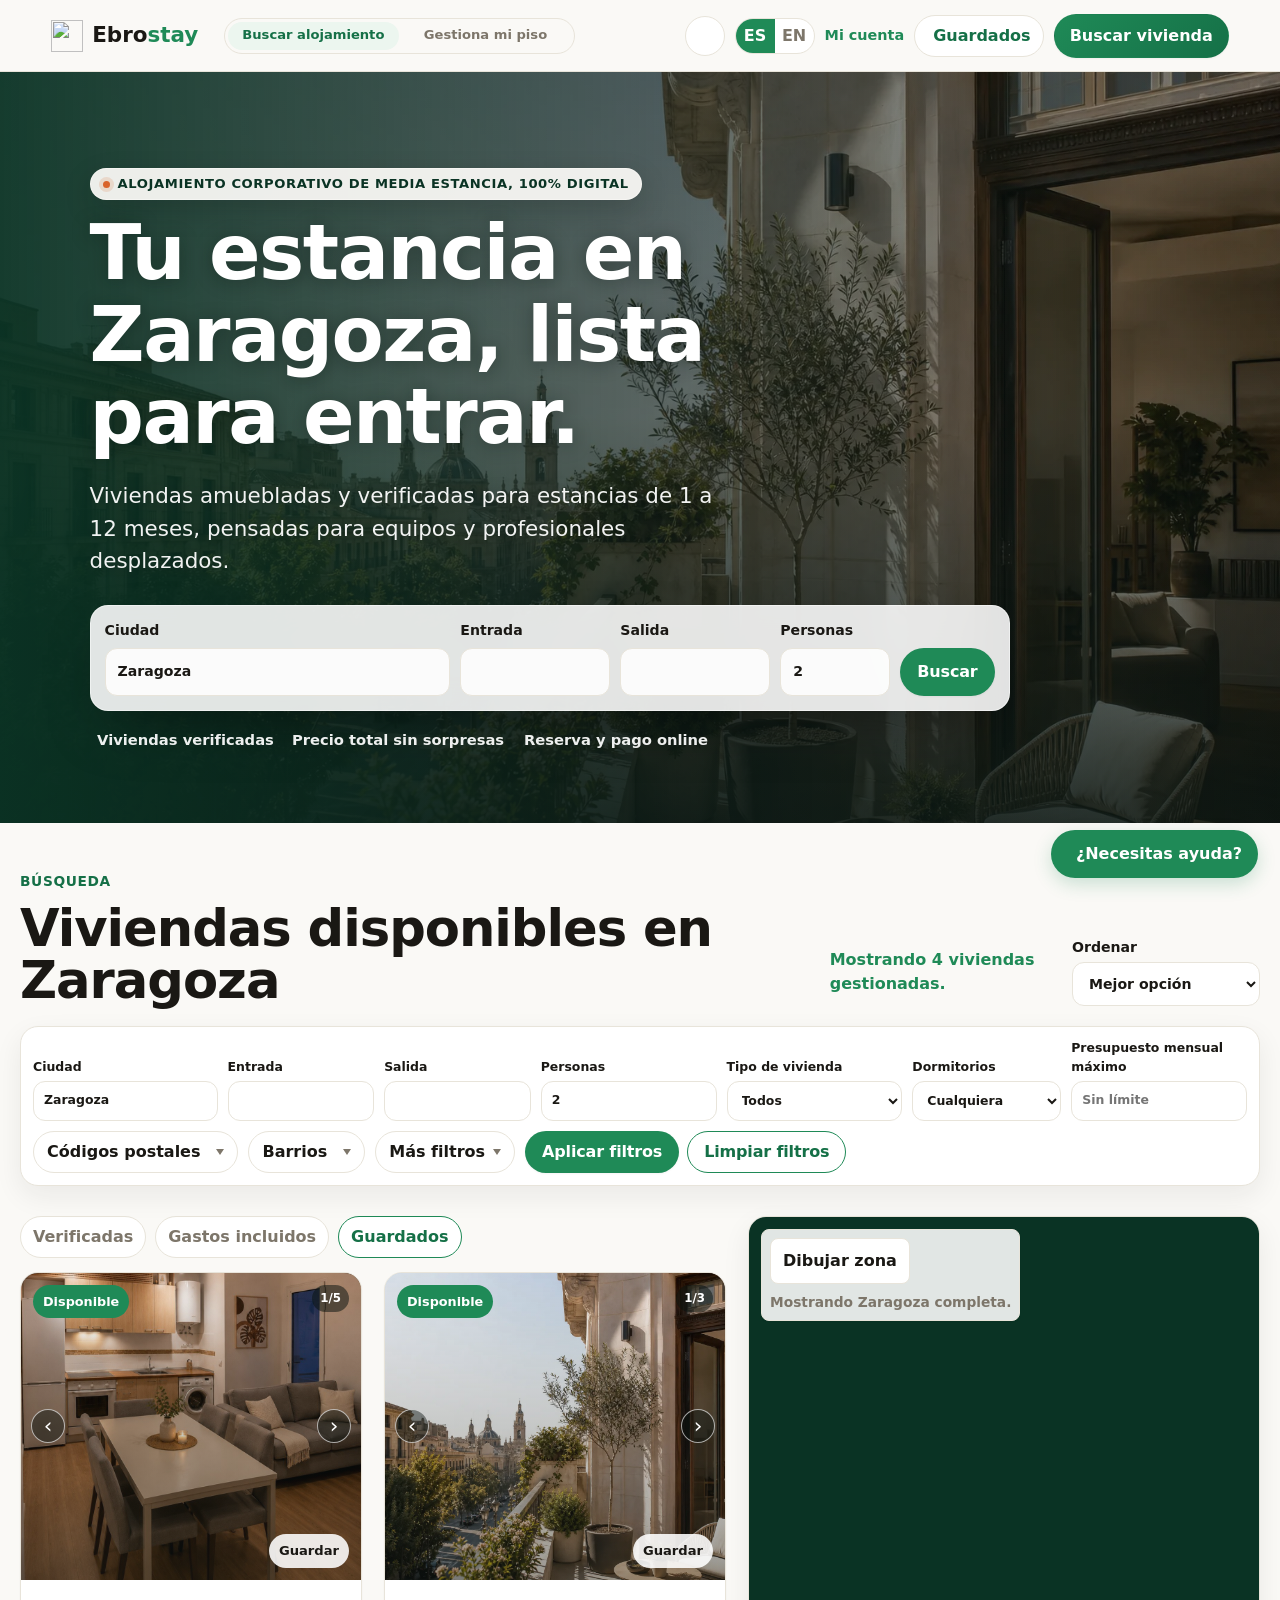
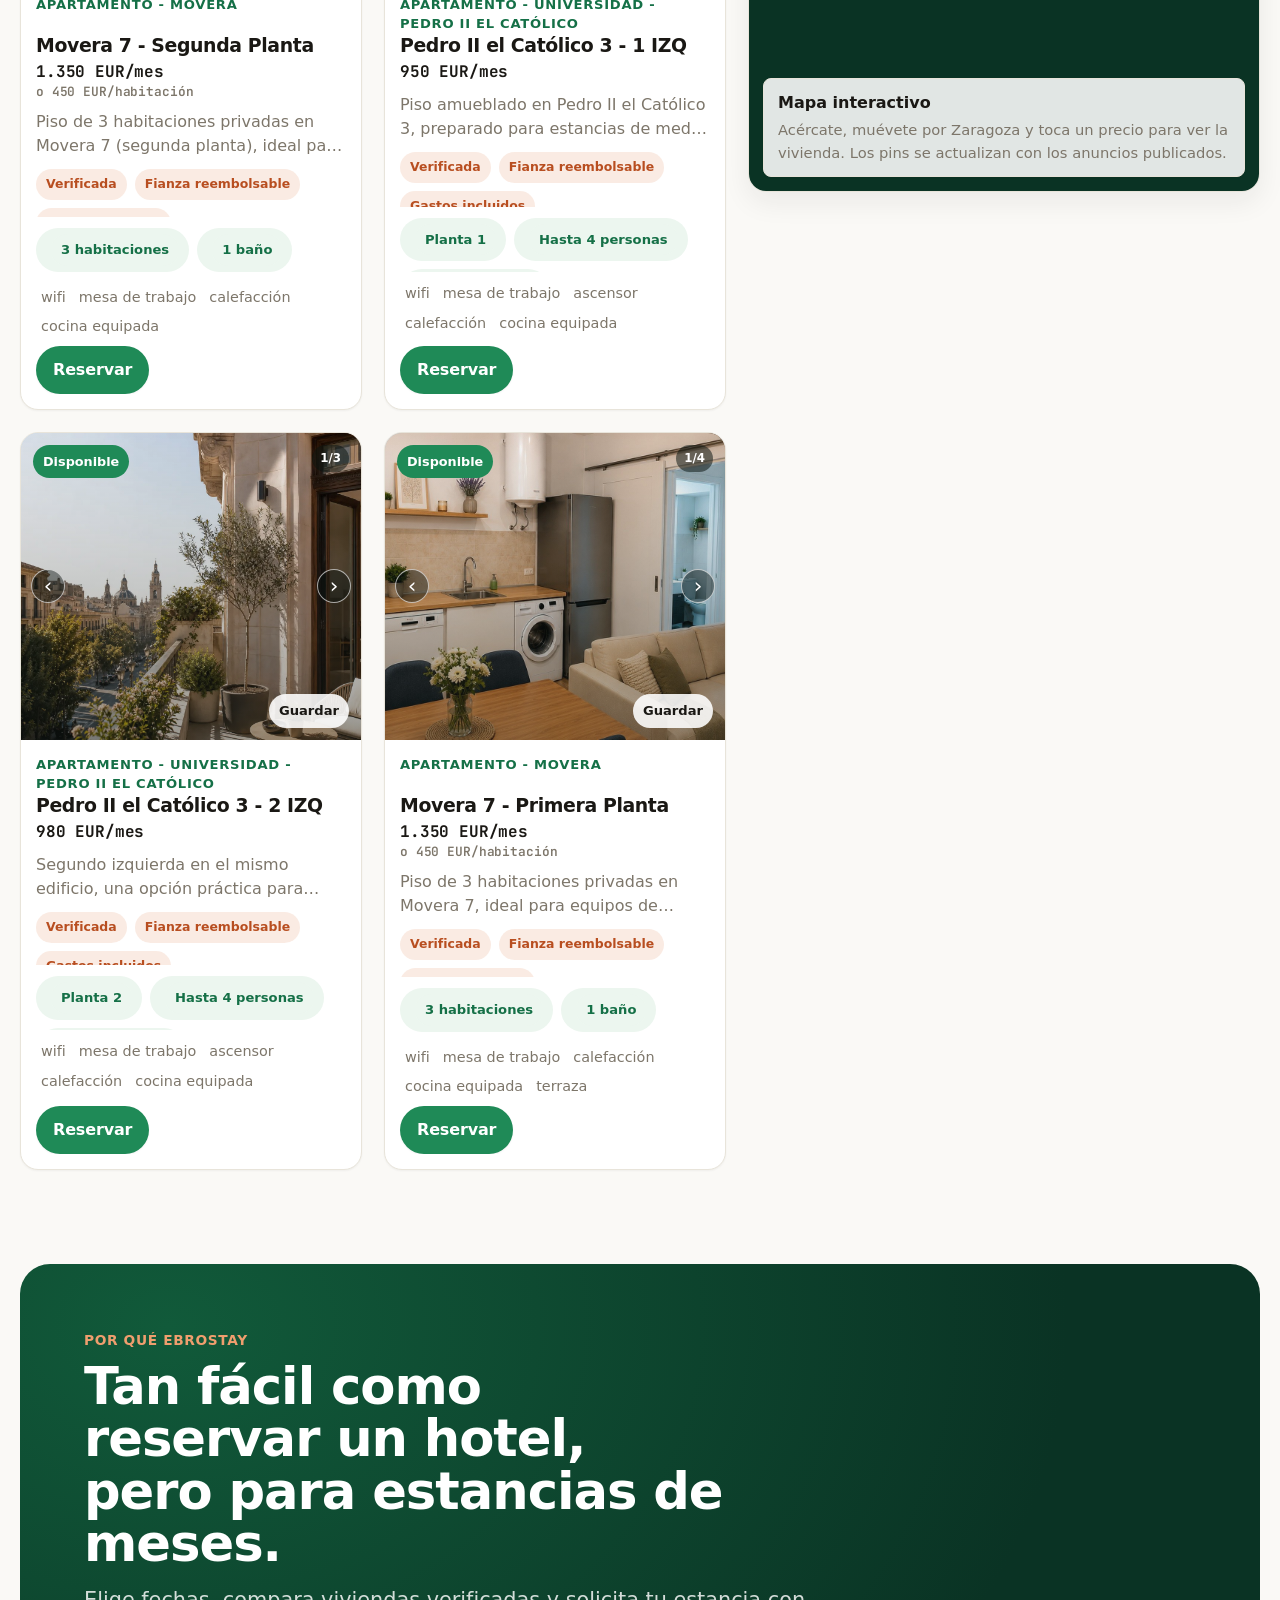
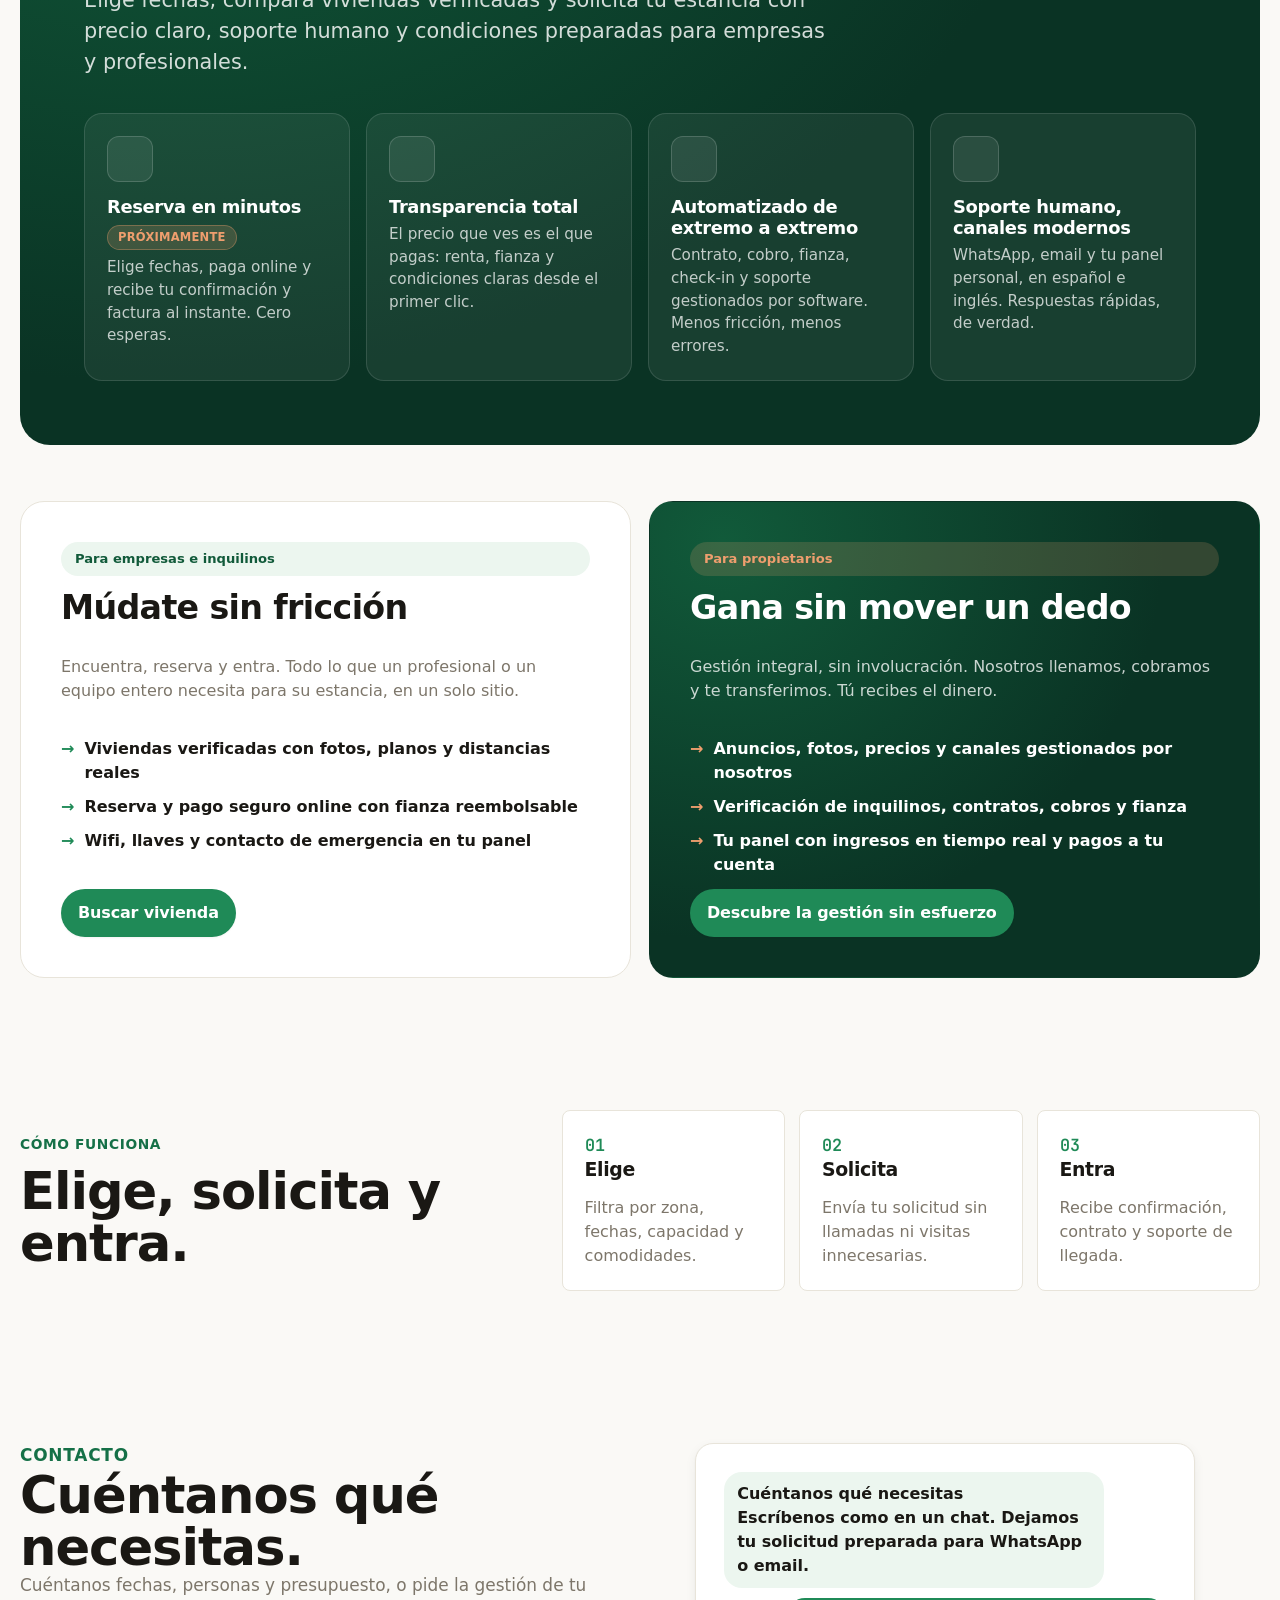
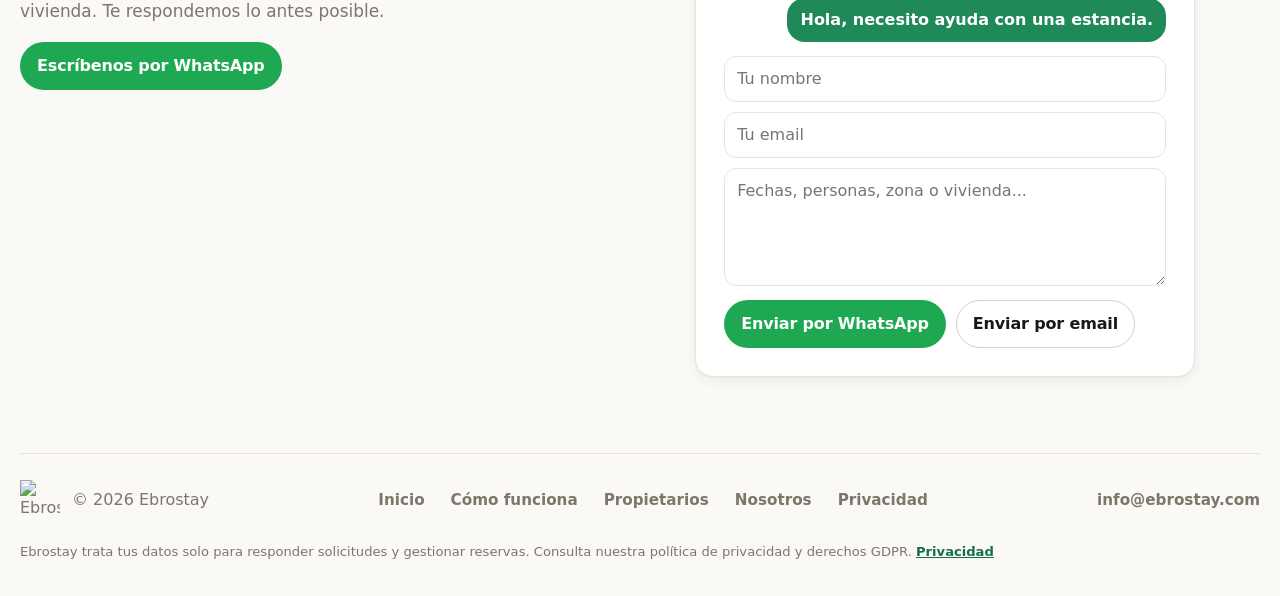
==== commit 77c1572c: "Apply homepage and property UX feedback" ====
--- a/index.html
+++ b/index.html
@@ -48,7 +48,7 @@
     <link rel="preconnect" href="https://fonts.googleapis.com">
     <link rel="preconnect" href="https://fonts.gstatic.com" crossorigin>
     <link href="https://fonts.googleapis.com/css2?family=Bricolage+Grotesque:opsz,wght@12..96,400..700&family=Hanken+Grotesque:wght@400;500;600;700&family=JetBrains+Mono:wght@400;500;600&display=swap" rel="stylesheet">
-    <link rel="stylesheet" href="styles.css?v=airbnb-map-5">
+    <link rel="stylesheet" href="styles.css?v=airbnb-map-9">
     <script defer src="https://cloud.umami.is/script.js" data-website-id="bbc35688-d574-4fed-af9b-a03f37ed9429"></script>
       <script>(function(){try{if(localStorage.getItem("ebrostay-theme")==="dark"){document.documentElement.setAttribute("data-theme","dark");}}catch(e){}})();</script>
   </head>
@@ -670,12 +670,12 @@
     <script src="https://cdn.jsdelivr.net/npm/flatpickr@4.6.13/dist/l10n/es.js"></script>
     <script src="https://cdn.jsdelivr.net/npm/@supabase/supabase-js@2"></script>
     <script src="supabase-config.js?v=design-6"></script>
-    <script src="data.js?v=airbnb-map-5"></script>
-    <script src="backend.js?v=airbnb-map-5"></script>
+    <script src="data.js?v=airbnb-map-9"></script>
+    <script src="backend.js?v=airbnb-map-9"></script>
     <script src="nav.js?v=design-6"></script>
-    <script src="site.js?v=airbnb-map-5"></script>
+    <script src="site.js?v=airbnb-map-9"></script>
       <script src="https://unpkg.com/lucide@0.453.0/dist/umd/lucide.min.js"></script>
-    <script src="owner-composer.js?v=airbnb-map-5"></script>
-    <script src="enhance.js?v=airbnb-map-5"></script>
+    <script src="owner-composer.js?v=airbnb-map-9"></script>
+    <script src="enhance.js?v=airbnb-map-9"></script>
   </body>
 </html>
--- a/styles.css
+++ b/styles.css
@@ -950,15 +950,27 @@
 .property-price {
   display: flex;
   align-items: baseline;
-  gap: 6px;
+  flex-wrap: wrap;
+  column-gap: 8px;
+  row-gap: 2px;
   justify-items: start;
+  line-height: 1.15;
 }
 
 .price-note {
   color: var(--muted);
   font-size: 0.8rem;
   font-weight: 600;
-  white-space: nowrap;
+  line-height: 1.2;
+  white-space: normal;
+}
+
+.property-card .price-note {
+  flex-basis: 100%;
+}
+
+[data-theme="dark"] .price-note {
+  color: var(--text-body);
 }
 
 .property-card.is-map-highlight {
@@ -3865,16 +3877,30 @@
   display: inline-flex;
   align-items: center;
   gap: 8px;
+  border: 1px solid transparent;
   border-radius: var(--radius-pill);
   padding: 8px 11px;
   color: var(--green-700);
   background: var(--surface-brand-soft);
+  font-weight: 600;
 }
 
 .owner-service-fieldset input {
   width: auto;
   min-height: auto;
   accent-color: var(--green);
+}
+
+[data-theme="dark"] .owner-service-fieldset label {
+  border-color: rgba(113, 189, 145, 0.4);
+  color: #f5f3ee;
+  background: #24362a;
+}
+
+[data-theme="dark"] .owner-service-fieldset label:has(input:checked) {
+  border-color: rgba(113, 189, 145, 0.72);
+  color: #ffffff;
+  background: #157047;
 }
 
 .owner-description-field textarea {
